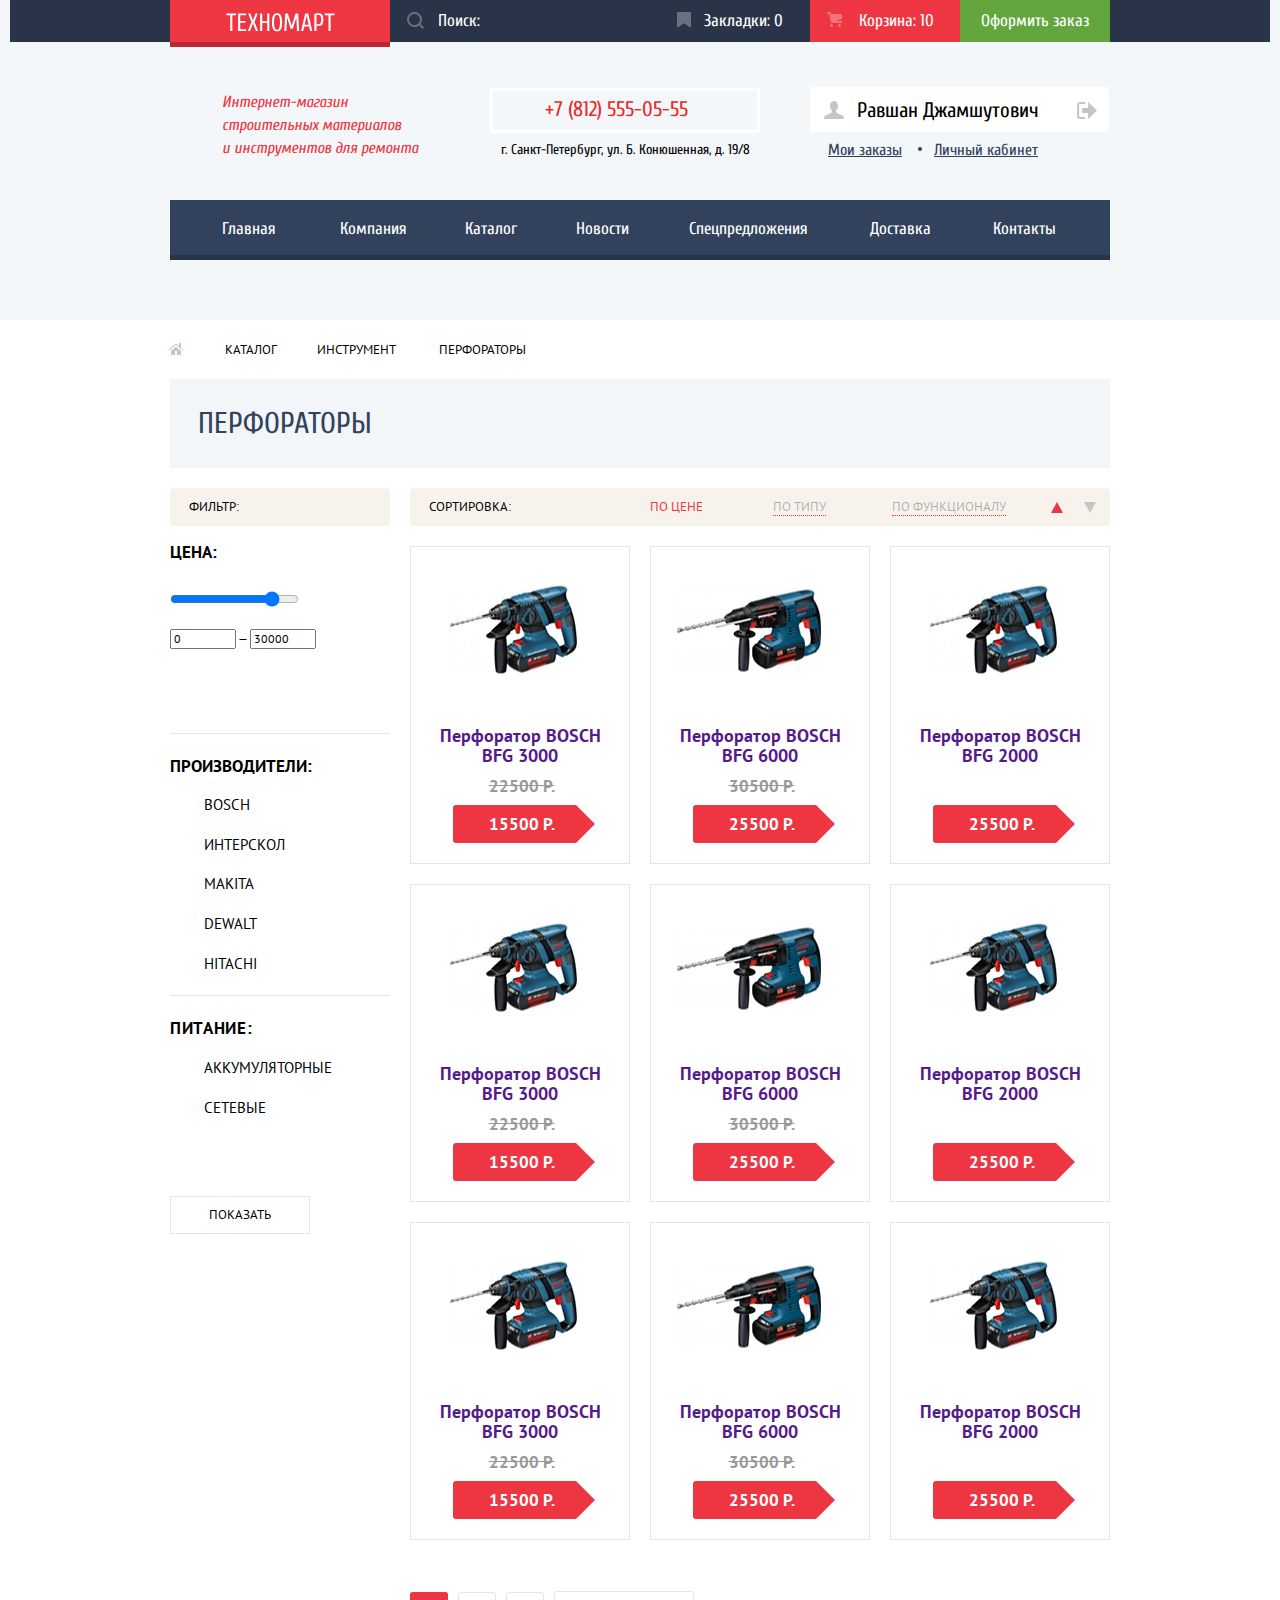
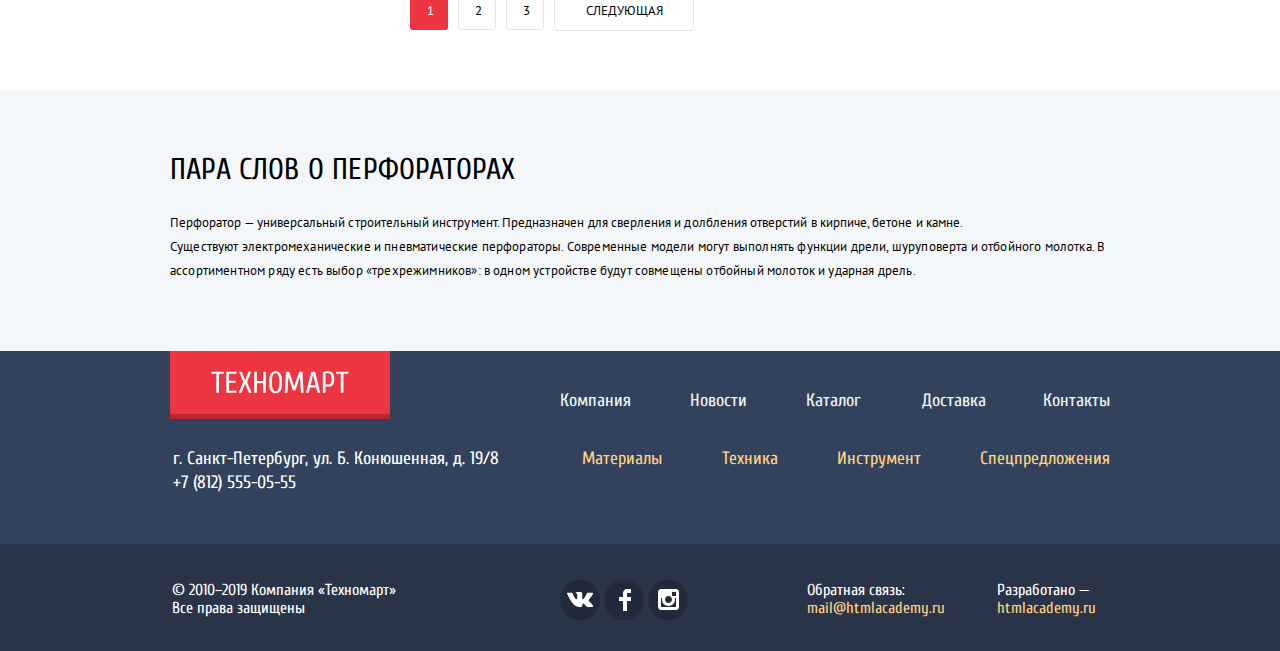
==== catalog.html @ 4f607ad4 "Оформлила большую часть каталожной страницы (без фильтра-бегунка + проблемы с svg в плане измнения ц" ====
<!DOCTYPE html>
<html lang="ru">

<head>
	<meta charset="utf-8">
	<title>Каталог — HTML Academy: Техномарт</title>
	<link href="https://fonts.googleapis.com/css?family=Cuprum:400,400i,700|PT+Sans:400,400i,700&display=swap&subset=cyrillic" rel="stylesheet">
	<link href="./css/normalize.css" rel="stylesheet">
	<link href="./css/style.css" rel="stylesheet">
</head>

<body class="catalog-page">

	<header class="main-header">
		<div class="container-header-second-menu">
			<ul class="header-second-menu">
				<li class="header-logo">
					<a href="index.html">
						<img src="./img/logo.svg" width="109" height="19" alt="Магазин «Техномарт»">
					</a>
				</li>
				<li class="search">
					<form action="https://echo.htmlacademy.ru" method="get">
						<label for="search-field">
						</label>
						<input type="text" id="search-field" placeholder="Поиск:" aria-label="Поле ввода поисковых запросов">
						<svg xmlns="http://www.w3.org/2000/svg" width="17" height="17" viewBox="0 0 17 17">
							<path fill="#ffffff" d="M17 15.586l-3.542-3.542A7.465 7.465 0 0 0 15 7.5 7.5 7.5 0 1 0 7.5 15c1.71 0 3.282-.579 4.544-1.542L15.586 17 17 15.586zM2 7.5C2 4.467 4.467 2 7.5 2 10.532 2 13 4.467 13 7.5c0 3.032-2.468 5.5-5.5 5.5A5.506 5.506 0 0 1 2 7.5z" />
						</svg>
					</form>
				</li>
				<li class="bookmark">
					<a href="">Закладки: <span>0</span>
						<svg xmlns="http://www.w3.org/2000/svg" xmlns:xlink="http://www.w3.org/1999/xlink" x="0px" y="0px" width="14px" height="16px" viewBox="0 0 14 16" enable-background="new 0 0 14 16" xml:space="preserve">
							<path fill="#ffffff" d="M14,15c0,0.55-0.368,0.741-0.818,0.426l-5.363-3.765c-0.45-0.315-1.187-0.315-1.637,0l-5.364,3.765
	C0.368,15.741,0,15.55,0,15V1c0-0.55,0.45-1,1-1h12c0.55,0,1,0.45,1,1V15z" />
						</svg>
					</a>
				</li>
				<li class="cart">
					<a href="">Корзина: <span>10</span>
						<svg xmlns="http://www.w3.org/2000/svg" width="15" height="15" viewBox="0 0 15 15">
							<circle fill="#ffffff" cx="4.5" cy="13.5" r="1.5" />
							<circle fill="#ffffff" cx="12.5" cy="13.5" r="1.5" />
							<path fill="#ffffff" d="M15 2H4.07l-.422-2H0v2h2.031l1.985 9H15V9H9.441L15 6.951z" /></svg>
					</a>
				</li>
				<li class="order">
					<a href="">Оформить заказ</a>
				</li>
			</ul>
		</div>
		<div class="container-header-info-nav">
			<div class="header-info">
				<p class="header-description">
					Интернет-магазин <br>
					строительных материалов <br>
					и инструментов для ремонта
				</p>
				<p class="header-contacts">
					<a href="tel:78125550555">+7 (812) 555-05-55</a>
					<span class="header-contacts-adress">г. Санкт-Петербург, ул. Б. Конюшенная, д. 19/8</span>
				</p>
				<div class="user-navigation authorized">
					<p class="profile">
						<a class="user-name" href="#">Равшан Джамшутович
							<svg version="1.1" id="Layer_2" xmlns="http://www.w3.org/2000/svg" xmlns:xlink="http://www.w3.org/1999/xlink" x="0px" y="0px" width="20px" height="18px" viewBox="0 0 20 18" enable-background="new 0 0 20 18" xml:space="preserve">
								<path fill="#c5c5c5" d="M17.881,14.166c-2.144-0.735-4.256-1.666-5.207-2.39c-0.657-0.501-0.77-1.618-0.517-2.415
	c1.118-0.903,1.864-2.477,1.864-4.278C14.021,2.276,12.221,0,10,0S5.979,2.276,5.979,5.083c0,1.801,0.746,3.374,1.863,4.277
	c0.253,0.798,0.141,1.915-0.517,2.416c-0.95,0.724-3.063,1.654-5.207,2.39S0,18,0,18h20C20,18,20.025,14.901,17.881,14.166z" />
							</svg>
						</a>
						<a class="link-out" href="#">
							<svg version="1.1" id="Layer_1" xmlns="http://www.w3.org/2000/svg" xmlns:xlink="http://www.w3.org/1999/xlink" x="0px" y="0px" width="21px" height="17px" viewBox="0 0 21 17" enable-background="new 0 0 21 17" xml:space="preserve">
								<g>
									<polygon fill="#c5c5c5" points="21,8.5 12.125,0 12.125,6 6.125,6 6.125,11 12.125,11 12.125,17 	" />
									<path fill="#c5c5c5" d="M3.106,13.952V3.048c0.018-0.376,0.171-1.057,1.01-1.057h5.027V0H4.116C1.938,0,1.112,1.81,1.087,3.027
		v10.946C1.112,15.189,1.938,17,4.116,17h5.027v-1.99H4.116C3.277,15.01,3.124,14.327,3.106,13.952z" />
								</g>
							</svg>
						</a>
					</p>
					<p class="user-links">
						<a class="my-orders" href="#">Мои заказы</a>
						<a class="my-profile" href="#">Личный кабинет</a>
					</p>
				</div>
			</div>
			<nav class="navigation">
				<ul class="header-menu">
					<li><a href="">Главная</a></li>
					<li><a href="">Компания</a></li>
					<li><a href="catalog.html">Каталог</a></li>
					<li><a href="">Новости</a></li>
					<li><a href="">Спецпредложения</a></li>
					<li><a href="">Доставка</a></li>
					<li><a href="">Контакты</a></li>
				</ul>
			</nav>
		</div>
	</header>

	<main class="main-flex-container">
		<div class="container-filter-catalog">

			<ul class="breadcrumbs">
				<li>
					<a href="./index.html" aria-label="Переход на главную страницу сайта">
						<svg version="1.1" id="Layer_1" xmlns="http://www.w3.org/2000/svg" xmlns:xlink="http://www.w3.org/1999/xlink" x="0px" y="0px" width="15px" height="12px" viewBox="0 0 15 12" enable-background="new 0 0 15 12" xml:space="preserve">
							<g>
								<polygon fill="#C1C6CE" points="3,8 3,12 7,12 7,8 9,8 9,12 13,12 13,8 8,3.516 	" />
								<path fill="#C1C6CE" d="M14.831,6.365L13,4.751V0h-2v2.987L8.332,0.635c-0.02-0.017-0.043-0.023-0.064-0.037
		c-0.026-0.018-0.052-0.035-0.08-0.047C8.156,0.539,8.125,0.533,8.093,0.527C8.062,0.521,8.032,0.515,8,0.515
		c-0.031,0-0.061,0.006-0.092,0.012C7.875,0.533,7.845,0.539,7.813,0.552C7.785,0.563,7.76,0.581,7.733,0.598
		c-0.021,0.014-0.045,0.02-0.064,0.037l-6.498,5.73C0.964,6.548,0.944,6.864,1.126,7.071C1.225,7.183,1.363,7.24,1.501,7.24
		c0.118,0,0.236-0.041,0.331-0.125L8,1.677l6.169,5.438C14.265,7.199,14.383,7.24,14.5,7.24c0.139,0,0.276-0.058,0.375-0.169
		C15.058,6.864,15.038,6.548,14.831,6.365z" />
							</g>
						</svg>
					</a>
				</li>
				<li>
					<a href="./catalog.html">Каталог</a>
				</li>
				<li>
					<a href="">Инструмент</a>
				</li>
				<li>
					<a href="">Перфораторы</a>
				</li>
			</ul>

			<h1>Перфораторы</h1>
			<div class="container-filter-catalog-1">
				<section class="filter">
					<h2>Фильтр:</h2>
					<form action="https://echo.htmlacademy.ru" method="post">
						<fieldset class="set-filter-1">
							<legend class="filter-title">Цена:</legend>
							<p>
								<input type="range" aria-label="С помощью ползунка задайте цену на перфораторы" min="0" max="30000" value="25000">
							</p>
							<p>
								<input type="number" aria-label="Задайте начальное значение цены в поле" min="0" max="30000" value="0">
								<span>&mdash;</span>
								<input type="number" aria-label="Задайте конечное значение цены в поле" min="0" max="30000" value="30000">
							</p>
						</fieldset>
						<fieldset class="set-filter-2">
							<legend class="filter-title">Производители:</legend>
							<ul class="filter-manufacturers-list">
								<li class="manufacturers-list-item checkbox-on">
									<input type="checkbox" id="bosch" name="Bosch" checked="">
									<label for="bosch">Bosch</label>
								</li>
								<li class="manufacturers-list-item checkbox-off">
									<input type="checkbox" id="interskol" name="Interskol">
									<label for="interskol">Интерскол</label>
								</li>
								<li class="manufacturers-list-item checkbox-on">
									<input type="checkbox" id="makita" name="Makita" checked>
									<label for="makita">Makita</label>
								</li>
								<li class="manufacturers-list-item checkbox-off">
									<input type="checkbox" id="dewalt" name="DeWalt">
									<label for="dewalt">DeWalt</label>
								</li>
								<li class="manufacturers-list-item checkbox-off">
									<input type="checkbox" id="hitachi" name="Hitachi">
									<label for="hitachi">Hitachi</label>
								</li>
							</ul>
						</fieldset>
						<fieldset class="set-filter-3">
							<legend class="filter-title">Питание:</legend>
							<ul class="filter-energy-list">
								<li class="energy-list-item radio-on">
									<input type="radio" id="akkum" name="type-energy" value="rechargeable" checked>
									<label for="akkum">Аккумуляторные</label>
								</li>
								<li class="energy-list-item radio-off">
									<input type="radio" id="network" name="type-energy" value="networking">
									<label for="network">Сетевые</label>
								</li>
							</ul>
						</fieldset>
						<button class="button filter-button" type="submit">Показать</button>
					</form>
				</section>

				<div class="container-filter-catalog-2">
					<section class="sorting">
						<h2>Сортировка:</h2>

						<ul class="sorting-list">
							<li>
								<a class="sorting-price" href="">По цене</a>
							</li>
							<li>
								<a class="sorting-type" href="">По типу</a>
							</li>
							<li>
								<a class="sorting-function" href="">По функционалу</a>
							</li>
							<li class="">
								<a class="sorting-up" href="" aria-label="Сортировка цены по возрастанию">
									<div class="triangle-up"></div>
								</a>
							</li>
							<li class="">
								<a class="sorting-down" href="" aria-label="Сортировка цены по убыванию">
									<div class="triangle-down"></div>
								</a>
							</li>
						</ul>
					</section>

					<section class="catalog">

						<h2 class="visually-hidden">Каталог перфораторов</h2>
						<ul class="product-list">
							<li class="product-list-item">
								<p class="product-image">
									<img src="./img/perforator-2.jpg" width="218" height="168" alt="Перфоратор BOSCH BFG 3000">
								</p>
								<div class="product-action">
									<a class="to-cart" href="">Купить</a>
									<a class="to-bookmarks" href="">В закладки</a>
								</div>
								<h3 class="product-title">
									<a href="">Перфоратор BOSCH BFG 3000</a>
								</h3>
								<p class="old-price">22500 Р.</p>
								<p class="price">15500 Р.</p>
							</li>

							<li class="product-list-item">
								<p class="product-image">
									<img src="./img/perforator-3.jpg" width="218" height="168" alt="Перфоратор BOSCH BFG 6000">
								</p>
								<div class="product-action">
									<a class="to-cart" href="">Купить</a>
									<a class="to-bookmarks" href="">В закладки</a>
								</div>
								<h3 class="product-title">
									<a href="">Перфоратор BOSCH BFG 6000</a>
								</h3>
								<p class="old-price">30500 Р.</p>
								<p class="price">25500 Р.</p>
							</li>

							<li class="product-list-item">
								<span class="new-sticker flag">new</span>
								<p class="product-image">
									<img src="./img/perforator-4.jpg" width="218" height="168" alt="Перфоратор BOSCH BFG 2000">
								</p>
								<div class="product-action">
									<a class="to-cart" href="">Купить</a>
									<a class="to-bookmarks" href="">В закладки</a>
								</div>
								<h3 class="product-title">
									<a href="">Перфоратор BOSCH BFG 2000</a>
								</h3>
								<p class="old-price"></p>
								<p class="price">25500 Р.</p>
							</li>

							<li class="product-list-item">
								<p class="product-image">
									<img src="./img/perforator-2.jpg" width="218" height="168" alt="Перфоратор BOSCH BFG 3000">
								</p>
								<div class="product-action">
									<a class="to-cart" href="">Купить</a>
									<a class="to-bookmarks" href="">В закладки</a>
								</div>
								<h3 class="product-title">
									<a href="">Перфоратор BOSCH BFG 3000</a>
								</h3>
								<p class="old-price">22500 Р.</p>
								<p class="price">15500 Р.</p>
							</li>

							<li class="product-list-item">
								<p class="product-image">
									<img src="./img/perforator-3.jpg" width="218" height="168" alt="Перфоратор BOSCH BFG 6000">
								</p>
								<div class="product-action">
									<a class="to-cart" href="">Купить</a>
									<a class="to-bookmarks" href="">В закладки</a>
								</div>
								<h3 class="product-title">
									<a href="">Перфоратор BOSCH BFG 6000</a>
								</h3>
								<p class="old-price">30500 Р.</p>
								<p class="price">25500 Р.</p>
							</li>

							<li class="product-list-item">
								<p class="product-image">
									<img src="./img/perforator-4.jpg" width="218" height="168" alt="Перфоратор BOSCH BFG 2000">
								</p>
								<div class="product-action">
									<a class="to-cart" href="">Купить</a>
									<a class="to-bookmarks" href="">В закладки</a>
								</div>
								<h3 class="product-title">
									<a href="">Перфоратор BOSCH BFG 2000</a>
								</h3>
								<p class="old-price"></p>
								<p class="price">25500 Р.</p>
							</li>

							<li class="product-list-item">
								<p class="product-image">
									<img src="./img/perforator-2.jpg" width="218" height="168" alt="Перфоратор BOSCH BFG 3000">
								</p>
								<div class="product-action">
									<a class="to-cart" href="">Купить</a>
									<a class="to-bookmarks" href="">В закладки</a>
								</div>
								<h3 class="product-title">
									<a href="">Перфоратор BOSCH BFG 3000</a>
								</h3>
								<p class="old-price">22500 Р.</p>
								<p class="price">15500 Р.</p>
							</li>

							<li class="product-list-item">
								<p class="product-image">
									<img src="./img/perforator-3.jpg" width="218" height="168" alt="Перфоратор BOSCH BFG 6000">
								</p>
								<div class="product-action">
									<a class="to-cart" href="">Купить</a>
									<a class="to-bookmarks" href="">В закладки</a>
								</div>
								<h3 class="product-title">
									<a href="">Перфоратор BOSCH BFG 6000</a>
								</h3>
								<p class="old-price">30500 Р.</p>
								<p class="price">25500 Р.</p>
							</li>

							<li class="product-list-item">
								<p class="product-image">
									<img src="./img/perforator-4.jpg" width="218" height="168" alt="Перфоратор BOSCH BFG 2000">
								</p>
								<div class="product-action">
									<a class="to-cart" href="">Купить</a>
									<a class="to-bookmarks" href="">В закладки</a>
								</div>
								<h3 class="product-title">
									<a href="">Перфоратор BOSCH BFG 2000</a>
								</h3>
								<p class="old-price"></p>
								<p class="price">25500 Р.</p>
							</li>

						</ul>
					</section>

					<section class="pagination">
						<h2 class="visually-hidden">Пагинация</h2>
						<ul class="page-list">
							<li class="page-number page-current">
								<a href="" aria-label="Первая страница отсортированных товаров">1</a>
							</li>
							<li class="page-number">
								<a href="" aria-label="Вторая страница отсортированных товаров">2</a>
							</li>
							<li class="page-number">
								<a href="" aria-label="Третья страница отсортированных товаров">3</a>
							</li>
							<li class="page-number page-next">
								<a href="" aria-label="Переход на последующие страницы списка отсортированных товаров">Следующая</a>
							</li>
						</ul>
					</section>
				</div>
			</div>
		</div>
		<div class="container-about-product">
			<section class="about-products">
				<h2 class="visually-hidden">Описание вида товаров</h2>
				<h3>Пара слов о перфораторах</h3>
				<p>
					Перфоратор — универсальный строительный инструмент. Предназначен для сверления и долбления отверстий в кирпиче, бетоне и камне.
				</p>
				<p class="wide-letterspacing">
				Существуют электромеханические и пневматические перфораторы. Современные модели могут выполнять функции дрели, шуруповерта и отбойного молотка. В ассортиментном ряду есть выбор «трехрежимников»: в одном устройстве будут совмещены отбойный молоток и ударная дрель.
				</p>
			</section>
		</div>
	</main>

	<footer class="main-footer">
		<div class="container-footer-logo-menu">
			<a class="footer-logo" href="">
				<img src="./img/logo.svg" width="138" height="23" alt="Магазин «Техномарт»">
			</a>
			<ul class="footer-first-menu">
				<li><a href="">Компания</a></li>
				<li><a href="">Новости</a></li>
				<li><a href="catalog.html">Каталог</a></li>
				<li><a href="">Доставка</a></li>
				<li><a href="">Контакты</a></li>
			</ul>
		</div>
		<div class="container-footer-contacts-menu">
			<p class="footer-contacts">
				г. Санкт-Петербург, ул. Б. Конюшенная, д. 19/8 <br>
				+7 (812) 555-05-55
			</p>

			<ul class="footer-second-menu">
				<li><a href="">Материалы</a></li>
				<li><a href="">Техника</a></li>
				<li><a href="">Инструмент</a></li>
				<li><a href="">Спецпредложения</a></li>
			</ul>
		</div>
		<div class="container-footer-other-info">
			<div class="footer-other-info">
				<p class="copyright">
					&copy; 2010&ndash;2019 Компания «Техномарт» <br>
					Все права защищены
				</p>
				<ul class="socail-list">
					<li class="socail-vk">
						<a href="" aria-label="Магазин «Техномарт» во Вконтакте">
							<svg version="1.1" id="Layer_1" xmlns="http://www.w3.org/2000/svg" xmlns:xlink="http://www.w3.org/1999/xlink" x="0px" y="0px" width="26px" height="15px" viewBox="0 0 26 15" enable-background="new 0 0 26 15" xml:space="preserve">
								<path fill="#FFFFFF" d="M16.138,11.51c0.956-0.309,2.18,2.04,3.483,2.939c0.978,0.681,1.727,0.534,1.727,0.534l3.473-0.05
	c0,0,1.815-0.112,0.957-1.554c-0.071-0.12-0.503-1.069-2.585-3.022c-2.177-2.043-1.882-1.712,0.739-5.244
	c1.597-2.153,2.236-3.468,2.036-4.028c-0.192-0.539-1.365-0.399-1.365-0.399L20.69,0.713c-0.381,0.001-0.704,0.119-0.851,0.515
	c-0.003,0.004-0.621,1.666-1.445,3.079c-1.741,2.989-2.436,3.148-2.724,2.961c-0.661-0.433-0.494-1.737-0.494-2.664
	c0-2.897,0.432-4.105-0.846-4.417c-0.427-0.104-0.739-0.172-1.828-0.182c-1.392-0.021-2.574,0-3.244,0.329
	c-0.445,0.223-0.786,0.712-0.579,0.74c0.26,0.035,0.843,0.16,1.155,0.586c0.401,0.552,0.389,1.789,0.389,1.789
	s0.229,3.411-0.54,3.834c-0.528,0.29-1.25-0.302-2.803-3.016C6.087,2.879,5.488,1.345,5.488,1.345S5.372,1.06,5.162,0.904
	C4.912,0.719,4.562,0.66,4.562,0.66L0.848,0.684c0,0-0.558,0.016-0.763,0.262C-0.097,1.164,0.07,1.614,0.07,1.614
	s2.909,6.881,6.203,10.347c3.02,3.182,6.452,2.971,6.452,2.971h1.555c0,0,0.469-0.054,0.709-0.312
	c0.224-0.24,0.214-0.691,0.214-0.691S15.172,11.82,16.138,11.51z" />
							</svg>

						</a>
					</li>
					<li class="socail-fb">
						<a href="" aria-label="Магазин «Техномарт» на Facebook">
							<svg version="1.1" id="Layer_2" xmlns="http://www.w3.org/2000/svg" xmlns:xlink="http://www.w3.org/1999/xlink" x="0px" y="0px" width="12px" height="22px" viewBox="0 0 12 22" enable-background="new 0 0 12 22" xml:space="preserve">
								<path fill="#FFFFFF" d="M12,4V0H8C5.791,0,4,1.791,4,4v4H0v4h4v10h4V12h4V8H8V4H12z" />
							</svg>
						</a>
					</li>
					<li class="socail-instagram">
						<a href="" aria-label="Магазин «Техномарт» в Instagram">
							<svg version="1.1" id="Layer_1" xmlns="http://www.w3.org/2000/svg" xmlns:xlink="http://www.w3.org/1999/xlink" x="0px" y="0px" width="21px" height="21px" viewBox="0 0 21 21" enable-background="new 0 0 21 21" xml:space="preserve">
								<path fill="#FFFFFF" d="M18,0H3C1.35,0,0,1.35,0,3v15c0,1.65,1.35,3,3,3h15c1.65,0,3-1.35,3-3V3C21,1.35,19.65,0,18,0z M10.5,7
	c1.93,0,3.5,1.57,3.5,3.5S12.43,14,10.5,14S7,12.43,7,10.5S8.57,7,10.5,7z M18,18H3V9h1.181C4.067,9.482,4,9.983,4,10.5
	c0,3.59,2.91,6.5,6.5,6.5s6.5-2.91,6.5-6.5c0-0.517-0.066-1.018-0.181-1.5H18V18z M18,7h-4V3h4V7z" />
							</svg>
						</a>
					</li>
				</ul>
				<p class="feedback">
					Обратная связь: <br>
					<a href="mailto:mail@htmlacademy.ru" aria-label="Адрес электронной почты магазина «Техномарт»">mail@htmlacademy.ru</a>
				</p>
				<p class="developer">
					Разработано &mdash; <br>
					<a href="https://htmlacademy.ru/intensive/htmlcss" aria-label="HTMLAcademy - разработчики сайта магазина «Техномарт»">htmlacademy.ru</a>
				</p>
			</div>
		</div>
	</footer>

	<section class="modal-to-cart">
		<h2 class="visually-hidden">Модальное окно добавления в корзину</h2>
		<p class="modal-info">Товар успешно добавлен в корзину!</p>
		<p class="button-group">
			<a class="button modal-button" href="">Оформить заказ</a>
			<a class="button modal-button сontinue-shopping" href="">Продолжить покупки</a>
		</p>
		<button class="button close-button" type="button" aria-label="Закрыть модальное окно"></button>
	</section>

</body>

</html>
---- css/style.css ----
/* Порядок групп свойств:
1. Позиционирование
2. Блочная модель
3. Типографика
4. Оформление
5. Анимация
6. Разное 
*/

html {
	box-sizing: border-box;
}

*,
*::before,
*::after {
	box-sizing: inherit;
}

body {
	min-width: 960px;
	margin: 0 auto;
	padding: 0;
	font-family: "Cuprum", "PT Sans", Arial, sans-serif;
	font-size: 17px;
	line-height: 18px;
	font-weight: 400;
	text-align: left;
	color: #000000;
	background-color: #ffffff;
}

a {
	text-decoration: none;
}

img {
	max-width: 100%
}

ul {
	list-style: none;
}

h1 {
	padding: 30px 28px 32px;
	margin: 0px;
	font-size: 30px;
	line-height: 30px;
	font-weight: 400;
	text-transform: uppercase;
	text-align: left;
	color: #32425c;
	background-color: #f2f6f8;
}

h2 {
	font-size: 30px;
	line-height: 30px;
	font-weight: 400;

	text-transform: uppercase;
	text-align: left;
}

p {
	font-size: 12px;
	line-height: 24px;
}

fieldset {
	margin: 0px;
	padding: 0px;
	border: none;
}

.visually-hidden:not(:focus):not(:active),
input[type="checkbox"].visually-hidden,
input[type="radio"].visually-hidden {
	position: absolute;

	width: 1px;
	height: 1px;
	margin: -1px;
	border: 0;
	padding: 0;

	white-space: nowrap;

	clip-path: inset(100%);
	clip: rect(0 0 0 0);
	overflow: hidden;
}

.container-filter-catalog h1 {
	height: 89px;
	margin-bottom: 20px;
}

/*Хедер*/
.header-logo,
.footer-logo {
	width: 220px;
	height: 47px;

	text-align: center;

	background-color: #ee3643;
	border-bottom: 5px solid #ba2732;
}

.header-logo:hover,
.footer-logo:hover,
.header-logo:active,
.footer-logo:active {
	background-color: #ca2c37;
}

.header-description {
	margin-bottom: 0px;
	margin-left: 52px;
	margin-top: 9px;
	font-size: 16px;
	line-height: 23px;
	font-style: italic;
	color: #ee3643;
}

.header-contacts {
	width: 270px;
	margin-bottom: 0px;
	margin-top: 8px;
	margin-left: 72px;
	font-size: 14px;
	line-height: 24px;
}

.header-contacts-adress {
	display: block;
	text-align: center;
}

.header-contacts a {
	display: block;
	height: 45px;
	margin-bottom: 5px;
	padding-top: 8px;
	padding-bottom: 8px;
	padding-right: 0px;
	padding-left: 52px;
	font-size: 21px;
	line-height: 21px;
	color: #e9292a;
	border: 3px solid #ffffff;
}

.header-contacts a::before {
	content: url("./img/icon-phone.svg");
	position: relative;
	top: 3px;
	right: 40px;
}

.navigation a {
	font-size: 17px;
	line-height: 17px;
	color: #ffffff;
}

.header-menu,
.user-navigation,
.header-second-menu {
	margin: 0;
	padding: 0;
}

.header-menu li {
	padding-top: 20px;
}

.header-menu a {
	height: 60px;
	padding-left: 30px;
	padding-right: 31px;
	padding-top: 19px;
	padding-bottom: 21px;
}

.header-menu li:first-child a {
	padding-left: 52px;
}

.header-menu li:nth-child(2) a {
	padding-left: 32px;
	padding-right: 27px;
}

.header-menu li:nth-child(4) a {
	padding-left: 28px;
	padding-right: 29px;
}

.header-menu li:last-child a {
	padding-right: 54px;
}

.header-menu a:hover {
	background-color: #293449;
}

.header-menu a:active {
	color: rgba(255, 255, 255, 0.5);
	background-color: #1d2739;
}

/*Второе меню в состоянии покоя*/

.header-second-menu a,
.header-second-menu input::placeholder {
	display: block;
	color: #ffffff;
}

.header-second-menu input::-ms-input-placeholder,
.header-second-menu input:-ms-input-placeholder {
	color: #ffffff;
}

.search form {
	position: relative;
}

.search input {
	width: 270px;
	height: 42px;
	padding-left: 48px;
	padding-top: 0px;
	font-family: inherit;
	font-size: inherit;
	background-color: #293449;
	border: none;
}

.search svg {
	position: absolute;
	top: 12px;
	left: 17px;
}

.search path,
.bookmark path,
.cart path,
.cart circle {
	opacity: 0.3;
}

.bookmark a,
.cart a,
.order a {
	position: relative;
	width: 150px;
	padding: 12px 0px 11px 44px;
}

.bookmark svg {
	position: absolute;
	width: 14px;
	height: 16px;
	top: 12px;
	left: 17px;
}

.order a {
	height: 42px;
	padding: 12px 0px 11px;
	text-align: center;
	background-color: #63a63e;
}

.cart a {
	padding-left: 49px;
}

.cart svg {
	position: absolute;
	width: 15px;
	height: 15px;
	top: 12px;
	left: 17px;
}

.catalog-page .cart a {
	height: 42px;
	background-color: #ee3643;
}

/*Второе меню при наведении*/
.header-second-menu a:hover,
.search input:hover,
.search label:hover {
	background-color: #212a3a;
}

.search input:hover + svg > path {
	opacity: 1;
}

.header-logo a:hover,
.header-logo a:active {
	background-color: #ca2c37;
}

.header-logo a {
	padding: 13px 55px 11px 56px;
}

.bookmark:hover path {
	opacity: 1;
}

.cart:hover path,
.cart:hover circle {
	opacity: 1;
}

.order a:hover {
	background-color: #5fbb2d;
}

/*Второе меню при клике*/
.header-second-menu a:active {
	color: color: rgba(255, 255, 255, 0.6);

	background-color: #161d29;
}

.bookmark:active path {
	opacity: 0.5;
}

.cart:active path,
.cart:active circle {
	opacity: 0.5;
}

.order a:active {
	color: rgba(255, 255, 255, 0.5);

	background-color: #518534;
}

/*Поле поиска при фокусе*/
.search input:focus {
	color: #000000;
	background-color: #ffffff;
	outline-color: #ffffff;
}

.search input:focus + svg > path {
	fill: #ee3643;
	opacity: 1;
}

/*Блок с кнопками авторизации и личного кабинета*/
.user-navigation a {
	display: block;
	vertical-align: top;
	height: 45px;
	font-size: 21px;
	line-height: 21px;
	color: inherit;
	background-color: #ffffff;
}

.login-link {
	position: relative;
	width: 121px;
	padding: 11px 5px 14px 48px;
	margin-right: 10px;
}

.login-link svg {
	position: absolute;
	bottom: 16px;
	left: 15px;
	width: 20px;
	height: 17px;
}

.sign-up {
	width: 150px;
	padding: 11px 24px 12px 25px;
}

.login-link:hover path,
.login-link:hover polygon {
	fill: #32425C;
}

.user-navigation a:hover {
	color: #ee3643;
}

.user-navigation a:active {
	height: 45px;
	color: rgba(0, 0, 0, 0.3);
	background-color: #ffffff;
}

.authorized .profile {
	width: 299px;
	height: 45px;
	margin: 0px;
	font-size: 21px;
	line-height: 21px;
	color: #000000;
	background-color: #ffffff;
}

.authorized a {
	display: inline-block;
	vertical-align: top;
}

.user-links {
	margin: 0px;
}

.user-links a {
	height: 15px;
	margin: 6px 11px 0px 18px;
	font-size: 16px;
	line-height: 24px;
	color: #32425c;
	background-color: transparent;
	text-decoration: underline;
	text-decoration-color: #32425c;
}

.user-links a:hover {
	background-color: transparent;
	color: #ee3643;
	text-decoration-color: #ee3643;
}

.user-links a:active {
	background-color: transparent;
	color: rgba(50, 66, 92, 0.3);
	text-decoration-color: rgba(50, 66, 92, 0.3);
}

.user-name {
	position: relative;
	padding: 13px 15px 13px 47px;
}

.user-name svg {
	position: absolute;
	top: 14px;
	left: 14px;
	width: 20px;
	height: 18px;
}

.link-out {
	position: relative;
}

.link-out svg {
	position: absolute;
	top: 15px;
	left: 17px;
	width: 21px;
	height: 17px;
}

.user-name:hover path,
.link-out:hover path,
.link-out:hover polygon {
	fill: #32425C;
}

.user-name:active {
	color: rgba(0, 0, 0, 0.3);
}

.user-name:active path,
.link-out:active path,
.link-out:active polygon {
	fill: #c5c5c5;
}

.my-profile {
	position: relative;
}

.my-profile::before {
	content: "";
	position: absolute;
	top: 9px;
	left: -16px;
	width: 4px;
	height: 4px;
	border-radius: 50%;
	background-color: #32425c;
}

/*О компании и контакты*/
.company-description h2 {
    margin-bottom: 26px;
}
.company-description p {
    margin: 0;
    margin-bottom: 24px;
	
	font-family: "PT Sans", "Arial", sans-serif;
    font-size: 13px;
    letter-spacing: 0.135px;   
}

.company-description .normal-letterspacing {
    letter-spacing: 0.05px;
    margin-bottom: 20px;
}
.company-description .no-margin-bottom {
	margin-bottom: 0px;
}

.delievery-list {
    min-height: 100px;
	margin: 0;
    margin-bottom: 37px;
    padding: 0px;    
}

.delievery-list li {
    font-size: 18px;
    line-height: 20px;
    padding-left: 36px;
    margin-bottom: 20px;
	
    background-image: url("./img/red-think-line.png");
    background-repeat: no-repeat;
    background-position: 0% 50%;
    background-size: 25px 2px;
}
.company-description .small-map {
    margin: 30px 0px 33px;
}
.company-description .about-button {
	display: block;

	width: 220px;
	height: 38px;
	padding: 11px 34px 12px 36px;

	font-size: 14px;
	line-height: 18px;
	text-align: center;
	text-transform: uppercase;

	color: #ffffff;
	background-color: #ee3643;
	border-radius: 3px;
}

.company-description .modal-button {
    display: block;
    width: 300px;
    height: 38px;
    padding: 11px 55px 11px 61px;
	
    font-size: 14px;
    line-height: 18px;
    text-align: center;
    text-transform: uppercase;
    color: #ffffff;
	
    background-color: #ee3643;
    border-radius: 3px;
}

a.button:hover {
	background-color: #ca2c37;
}

a.button:active {
	background-color: #ba2732;
}

/*Футер*/

.main-footer .container-footer-logo-menu {
	/* height: 100px; */
}

.main-footer .container-footer-contacts-menu {
	/* height: 125px; */
}

.footer-contacts {
	margin-right: 0px;
	margin-top: 28px;
	margin-left: 3px;
	margin-bottom: 49px;

	font-family: inherit;
	font-size: 18px;
	line-height: 24px;
}

.footer-first-menu li,
.footer-second-menu li {
	font-size: 18px;
	line-height: 24px;
}

.footer-first-menu a {
	color: #f1f5f7;
	padding-left: 57px;
}

.footer-first-menu a:hover,
.footer-second-menu a:hover,
.feedback a:hover,
.developer a:hover {
	text-decoration: underline;
}

.footer-first-menu a:active {
	color: rgba(241, 245, 247, 0.5);
}

.footer-second-menu a {
	color: #ffd180;
	padding-left: 59px;
}

.footer-second-menu li:nth-child(2) a {
	padding-left: 60px;
}

.footer-second-menu a:active {
	color: rgba(255, 209, 128, 0.5);
}

.socail-list {
	flex-grow: 1;

	margin: 0px;
	padding: 0px;
	margin-left: 44px;
	margin-top: 4px;

	text-align: center;
}

.socail-list li {
	display: inline-block;
	width: 40px;
	height: 40px;
	vertical-align: bottom;
	background-color: #212a3a;
	border-radius: 50%;
}

.socail-list li:hover,
.socail-list li:active {
	background-color: #ee3643;
}

.feedback,
.developer,
.copyright {
	margin: 0;
	font-family: inherit;
	font-size: 16px;
	line-height: 18px;
}

.developer {
	margin-top: 3px;
	margin-right: 14px;
	margin-left: 52px;
}

.feedback {
	margin-top: 3px;
}

.copyright {
	margin-left: 2px;
	margin-top: 2px;
}

.socail-vk {
	position: relative;
}

.socail-vk svg {
	position: absolute;
	top: 12px;
	left: 7px;
	width: 26px;
	height: 15px;
}

.socail-fb {
	position: relative;
}

.socail-fb svg {
	position: absolute;
	top: 9px;
	left: 15px;
	width: 12px;
	height: 22px;
}

.socail-instagram {
	position: relative;
}

.socail-instagram svg {
	position: absolute;
	top: 9px;
	left: 10px;
	width: 21px;
	height: 21px;
}

.feedback a,
.developer a {
	color: #ffd180;
}

.feedback a:active,
.developer a:active {
	color: #ee3643;
}

.footer-logo {
	height: 68px;
	display: inline-block;
}

.footer-logo {
	display: block;
	padding: 20px 31px;
}

.footer-first-menu li {
	margin-top: 31px;
}

.footer-first-menu li:nth-child(4) a {
	padding-left: 61px;
}

.footer-first-menu li:nth-child(3) a,
.footer-first-menu li:nth-child(2) a {
	padding-left: 59px;
}

/*Хлебные крошки*/
.breadcrumbs {
	display: flex;
	align-items: center;
	justify-content: flex-start;
	height: 59px;
	padding: 0;
	margin: 0px;
	font-family: "PT Sans", "Arial", sans-serif;
	font-size: 13px;
	line-height: 18px;
	text-transform: uppercase;
}

.breadcrumbs li {}

.breadcrumbs a {
	display: block;
	padding-left: 41px;

	color: inherit;
	background-image: url("./img/icon-right-small.svg");
	background-position: 15% 51%;
	background-repeat: no-repeat;
}

.breadcrumbs li:first-child a {
	position: relative;

	width: 14px;
	height: 12px;
	padding: 0px;

	background-image: none;
}

.breadcrumbs li:first-child svg {
	position: absolute;
	bottom: 1px;
	right: 1px;
}

.breadcrumbs li:nth-child(3) a {
	padding-left: 40px;
}

.breadcrumbs li:nth-child(4) a {
	padding-left: 43px;
}

/*Фильтры*/
.filter {
	width: 220px;

	font-family: "PT Sans", "Arial", sans-serif;
}

.filter h2,
.sorting h2 {
	height: 38px;
	padding: 10px 19px;
	margin-top: 0px;

	font-family: "PT Sans", "Arial", sans-serif;
	font-size: 13px;
	line-height: 18px;
	color: inherit;
}

.filter h2 {
	width: 220px;
	border-radius: 3px;

	background-color: #f7f3ec;
}

.filter .set-filter-1,
.filter .set-filter-2,
.filter .set-filter-3 {
	width: 220px;
	margin-bottom: 17px;
	border-bottom: 1px solid #e5e5e5;
}

.set-filter-1 {
	min-height: 197px;
}

.filter .set-filter-2 {
	min-height: 240px;
	margin-bottom: 17px;
}

.filter .set-filter-3 {
	min-height: 135px;
	margin-bottom: 35px;

	border-bottom: none;
}

.set-filter-3 .filter-title {
	letter-spacing: 0.65px;
}

.filter-title {
	margin-bottom: 12px;
	font-size: 17px;
	line-height: 30px;
	font-weight: 700;
	text-transform: uppercase;
}

.filter-manufacturers-list label,
.filter-energy-list label {
	padding-left: 34px;
	font-family: inherit;
	font-size: 15px;
	line-height: 24px;
	text-transform: uppercase;
	color: inherit;
}

.filter-manufacturers-list {
	margin: 0px;
	padding: 0px;
}

.filter-energy-list label {
	line-height: 26px;
}

.manufacturers-list-item {
	height: 23px;
	margin-bottom: 16px;
}

.filter-manufacturers-list input[type="checkbox"],
.filter-energy-list input[type="radio"] {
	display: none;
}

.manufacturers-list-item:nth-child(4) {
	margin-bottom: 17px;
}

.manufacturers-list-item:last-child {
	margin-bottom: 20px;
}

.energy-list-item:last-child {
	margin-bottom: 10px;
}

.checkbox-off {
	background-image: url("./img/checkbox-off.svg");
	background-size: 23px 23px;
	background-repeat: no-repeat;
	background-position: 0% 100%;
}

.checkbox-on {
	background-image: url("./img/checkbox-on.svg");
	background-size: 27px 23px;
	background-repeat: no-repeat;
	background-position: 0% 100%;
	margin-bottom: 17px;
}

.filter-energy-list {
	margin: 0px;
	padding: 0px;
}

.energy-list-item {
	height: 25px;
	margin-bottom: 15px;
}

.radio-on {
	background-image: url("./img/radio-on.svg");
	background-size: 25px 25px;
	background-repeat: no-repeat;
	background-position: 0% 0%;
}

.radio-off {
	background-image: url("./img/radio-off.svg");
	background-size: 25px 25px;
	background-repeat: no-repeat;
	background-position: 0% 0%;
}

/*Радио-баттон и чекбоксы при наведении и блокировке ?????*/
.energy-list-item:hover path,
.manufacturers-list-item:hover path,
.energy-list-item:hover circle {
	fill: #b5b5b5;
}

.filter-button {
	width: 140px;
	height: 38px;
	margin-top: 13px;

	font-size: 13px;
	line-height: 18px;
	text-transform: uppercase;

	color: inherit;
	background-color: #ffffff;
	border: 1px solid #e5e5e5;
}

.sorting {
	display: flex;
	justify-content: space-between;
	align-items: baseline;
	width: 700px;

	height: 38px;
	margin-bottom: 20px;

	background-color: #f7f3ec;
	border-radius: 3px;
}

.sorting h2 {
	margin-bottom: 0px;
}

.sorting-list {
	display: flex;
	justify-content: flex-start;
	width: 460px;
	margin: 0px;
	padding: 0px;
}

.sorting-list li {}

.sorting-list a {
	font-family: "PT Sans", "Arial", sans-serif;
	font-size: 13px;
	line-height: 18px;
	border-bottom: 1px dotted #ee3643;
	color: rgba(0, 0, 0, 0.3);
	text-transform: uppercase;
}

.sorting-list .sorting-price {
	border-bottom: none;
	color: #ee3643;
	margin-right: 70px;
}

.sorting-list .sorting-type {
	margin-right: 66px;
}

.sorting-list .sorting-function {
	margin-right: 45px;
}

.sorting-list .sorting-up {
	margin-right: 33px;
}

.triangle-up {
	position: relative;
	top: 5px;
	width: 0px;
	height: 0px;
	border-left: 6px solid transparent;
	border-right: 6px solid transparent;
	border-bottom: 11px solid #ee3643;
}

.triangle-down {
	position: relative;
	top: 5px;
	width: 0;
	height: 0;
	border-left: 6px solid transparent;
	border-right: 6px solid transparent;
	border-top: 11px solid #c5c5c5;
}

.sorting-list a:hover {
	border-bottom: 1px solid #ee3643;
	color: #000000;
}

.triangle-up:hover {
	border-bottom-color: #000000;
}

.triangle-down:hover {
	border-top-color: #000000;
}

.triangle-up:active {
	border-bottom-color: #ee3643;
}

.triangle-down:active {
	border-top-color: #ee3643;
}

/*Каталог перфораторов*/
.catalog {
	max-width: 700px;
}

.new-sticker {
	display: block;
	position: absolute;
	top: -1px;
	right: -1px;

	width: 60px;
	height: 60px;

	text-indent: -1000px;
	overflow: hidden;
	z-index: 20;
}

.product-list-item .flag {
	background: url("./img/new-flag.png") no-repeat 0 0;
}

.product-list li {
	position: relative;
	width: 220px;
	height: 318px;

	border: 1px solid #e5e5e5;
}

.product-list-item {
	margin-bottom: 20px;
}

.product-list-item .product-action {
	position: absolute;
	top: 0px;
	left: 0px;

	width: 218px;
	height: 168px;
	padding: 43px 0px;

	background-color: rgba(255, 255, 255, 0.9);
	z-index: 10;
}

.product-list-item .product-action {
	display: none;
}

.product-list-item:hover .product-action {
	display: block;
}

.product-list-item:hover {
	display: block;
	box-shadow: 0px 10px 25px 0 rgba(41, 52, 73, 0.5);
}

.product-image {
	width: 218px;
	height: 168px;
	margin: 0px;
}

h3.product-title {
	min-height: 40px;
	padding: 0 25px;
	margin-top: 11px;
	margin-bottom: 5px;

	font-family: "PT Sans", "Arial", sans-serif;
	font-size: 18px;
	line-height: 20px;
	text-align: center;
}

.product-list-item .price,
.product-list-item .old-price {
	font-family: "PT Sans", "Arial", sans-serif;
	font-size: 17px;
	line-height: 20px;
	font-weight: 700;
}

.product-list-item .old-price {
	min-height: 20px;
	margin: 10px 0px 0px 3px;
	color: #999999;
	text-align: center;
	text-decoration: line-through;
}

.product-list-item .price {
	position: relative;
	width: 141px;
	height: 38px;
	margin: 0;
	margin-left: 42px;
	margin-top: 9px;
	padding: 9px 0px 10px 36px;
	color: #ffffff;
	background: #ee3643;
	border-radius: 3px;
}

.product-list-item .price:after {
	content: "";

	position: absolute;
	top: 0;
	right: -20px;

	width: 0;
	height: 0;

	border: 19.1px solid white;
	border-left-color: #ee3643;
}

.product-action .to-cart,
.product-action .to-bookmarks {
	display: block;
	width: 135px;
	height: 38px;
	margin: 0 auto;
	margin-bottom: 8px;
	padding: 8px 0px;
	padding-left: 45px;
	font-family: inherit;
	font-size: 14px;
	line-height: 18px;
	color: #ffffff;
	text-transform: uppercase;
	text-decoration: none;
	background-color: #63a63e;
	border: 3px solid #63a63e;
	border-bottom-color: #367315;
	border-radius: 3px;
}

.product-action .to-cart {
	position: relative;
}

.product-action .to-cart::before {
	content: url("./img/icon-cart.svg");
	position: absolute;
	top: 8px;
	left: 11px;
	width: 15px;
	height: 15px;

	color: rgba(41, 52, 73, 0.5);
}

.product-action .to-cart:hover {
	background-color: #5fbb2d;
}

.product-action .to-cart:active {
	background-color: #518534;
}

.product-action .to-bookmarks {
	padding-left: 33px;
	color: #32425c;
	background: #ffffff;
	border-bottom-color: #63a63e;
}

.product-action .to-bookmarks:hover {
	color: #32425c;
	border: 3px solid #32425c;
}

.product-action .to-bookmarks:active {
	color: rgba(50, 66, 92, 0.3);
	border: 3px solid rgba(50, 66, 92, 0.3);
}

/*О каталожном продукте*/
.about-products {
	width: 940px;
}

.about-products h3 {
	margin: 0px;
	margin-top: 65px;
	margin-bottom: 26px;

	font-family: inherit;
	font-size: 30px;
	line-height: 30px;
	font-weight: 400;
	letter-spacing: 0.18px;
	text-transform: uppercase;
	color: inherit;
}

.about-products p {
	margin: 0px;

	font-family: "PT Sans", "Arial", sans-serif;
	font-size: 13px;
	line-height: 24px;
	letter-spacing: 0.055px;
	color: inherit;
}

.about-products .wide-letterspacing {
	letter-spacing: 0.16px;
}

/*Пагинация*/
.page-list {
	display: flex;
	height: 100px;
	flex-direction: row;
	flex-wrap: wrap;
	align-items: center;
	margin: 0;
	padding: 0;
}

.page-number a {
	width: 38px;
	height: 39px;
	padding: 9px 13px 10px 16px;
	margin-right: 10px;

	font-family: "PT Sans", "Arial", sans-serif;
	font-size: 13px;
	line-height: 18px;
	color: inherit;
	text-transform: uppercase;

	border: 1px solid #e5e5e5;
	border-radius: 3px;
}

.page-current a {
	color: #ffffff;

	background-color: #ee3643;
	border: 1px solid #ee3643;
}

.page-next a {
	padding: 10px 30px 11px 31px;
}

.page-number a:hover {
	border: 1px solid #bdc6ca;
}

.page-number a:active {
	background-color: color: #ee3643;
	border: 1px solid #ee3643;
}

/*Модальное окно добавления в корзину*/
.modal-to-cart {
	display: none;
	position: absolute;
	z-index: 10;
	top: 411px;
	left: 50%;

	width: 620px;
	height: 282px;
	margin-left: -310px;

	background-color: inherit;
	border-top: 7px solid #ee3643;
	box-shadow: 0px 50px 40px 0px rgba(41, 52, 73, 0.75);
}

.modal-info {
	margin: 0px;
	padding-top: 75px;
	padding-bottom: 68px;

	font-size: 30px;
	line-height: 30px;
	text-align: center;
}

.modal-info::before {
	content: url("./img/form-1.svg");
	width: 66px;
	height: 66px;
	padding-right: 32px;
	vertical-align: middle;
}

.button-group {
	height: 112px;
	margin: 0px;

	text-align: center;

	background-color: #f1f1f1;
}

.button-group .modal-button {
	display: inline-block;
	width: 220px;
	height: 38px;
	padding: 10px 0px;
	margin-top: 37px;
	margin-bottom: 37px;
	margin-right: 20px;

	font-size: 14px;
	line-height: 18px;
	text-align: center;
}

.button-group .сontinue-shopping {
	color: #000000;
	background-color: #ffffff;
}

.modal-to-cart .close-button,
.feedback-form .close-button,
.modal-map .close-button {
	position: absolute;
	top: 5px;
	right: 5px;
	border: none;
	background-color: #ffffff;
}

.modal-to-cart .close-button::before,
.feedback-form .close-button::before,
.modal-map .close-button::before {
	content: url("./img/icon-close.svg");
	width: 21px;
	height: 21px;
}

/*Форма обратной связи*/
.feedback-form {
	display: none;
	position: absolute;
	z-index: 10;
	width: 620px;
	height: 430px;
	top: 2520px;
	left: 50%;
	margin-left: -310px;	

	background-color: inherit;
	border-top: 7px solid #ee3643;
	box-shadow: 0px 50px 40px 0 rgba(0, 0, 0, 0.75);
}

.feedback-form p {
	margin: 0px;
	padding: 0px;
}

.feedback-form label {
	display: block;
	margin-bottom: 13px;

	font-size: 18px;
	line-height: 18px;
	color: inherit;
}

.feedback-form .input-login,
.feedback-form .input-mail {
	display: inline-block;
}

.feedback-form .input-login {
	margin-right: 15px;
}

.feedback-form input,
.feedback-form textarea {
	padding: 13px 16px;
	border: 2px solid #dee3e4;
}

.feedback-form input {
	width: 220px;
}

.message label {
	margin-top: 22px;
}

.feedback-form textarea {
	width: 460px;
	min-height: 141px;
}

.feedback-form input::placeholder,
.feedback-form textarea::placeholder {
	font-family: "PT Sans", "Arial", sans-serif;
	font-size: 13px;
	line-height: 18px;
	text-align: inherit;
	color: #a9a9a9;
}

.feedback-form div:first-child {
	padding: 55px 80px 37px;
}

.feedback-form div:nth-child(2) {
	height: 112px;
	background-color: #f4f4f4;
}

.feedback-form .button-submit {
	width: 460px;
	height: 38px;
	padding: 10px 0px;
	margin: 37px 80px;

	font-family: inherit;
	font-size: 14px;
	line-height: 18px;
	text-align: center;
	text-transform: uppercase;

	color: #ffffff;
	background-color: #ee3643;
	border-radius: 5px;
	border: none;
}

/*Карта*/
.modal-map {
	display: none;
    position: absolute;
	z-index: 10;
	top: 3589px;    
    left: 50%;
	
    width: 940px;
    height: 446px;    
    margin-left: -470px;
	
    box-shadow: 0 0 14.7px 1.3px rgba(47, 42, 43, 0.5);
}

.modal-map .close-button {
	background-color: transparent;
}



/*Сетки*/
.main-header {
	display: flex;
	flex-direction: column;
	justify-content: flex-start;
	min-width: 960px;
	height: 320px;
	padding: 0px 10px;

	background-color: #f4f7f9;
}

.container-header-second-menu {
	display: flex;
	justify-content: center;
	background-color: #293449;
}

.header-second-menu {
	display: flex;
	justify-content: space-between;
	height: 42px;

	font-size: inherit;
	color: #ffffff;

}

.container-header-info-nav {
	display: flex;
	align-self: center;
	flex-direction: column;
	justify-content: flex-start;
	width: 940px;
	height: 278px;
}

.main-header .header-info {
	display: flex;
	justify-content: flex-start;
	align-items: center;
	height: 158px;
}

.header-menu {
	display: flex;
	justify-content: space-between;
	flex-wrap: wrap;
	width: 940px;
	height: 60px;
	background-color: #32425c;
	box-shadow: inset 0px -5px 0 0 #293449;
}

.user-navigation {
	display: flex;
	align-items: center;
	justify-content: flex-end;
	padding-bottom: 20px;
	margin-left: 50px;
	width: 299px;
}

.authorized {
	display: flex;
	flex-basis: 299px;
	flex-direction: row;
	justify-content: flex-start;
	flex-wrap: wrap;
	padding: 0px;
}

.main-footer {
	display: flex;
	flex-direction: column;
	align-items: center;
	align-content: stretch;
	height: 300px;
	color: #ffffff;
	background-color: #32425c;
}

.main-footer .container-footer-logo-menu,
.main-footer .container-footer-contacts-menu {
	display: flex;
	justify-content: space-between;
	width: 940px;
}

.footer-first-menu {
	display: flex;
	justify-content: flex-end;
	flex-wrap: wrap;
	align-items: center;
	padding: 0;
	margin: 0;
}

.footer-second-menu {
	display: flex;
	padding: 0px;
	margin: 0px;
	margin-top: 28px;
}

.main-footer .container-footer-other-info {
	display: flex;
	justify-content: center;
	width: 100%;
	height: 107px;
	background-color: #293449;
}

.main-footer .footer-other-info {
	display: flex;
	justify-content: space-between;
	align-items: center;

	width: 940px;
	height: 107px;
}

.product-list {
	display: flex;
	flex-wrap: wrap;
	justify-content: space-between;

	margin: 0px;
	padding: 0px;
}

.index.main-flex-container {
	display: flex;
	flex-direction: column;
	justify-content: flex-start;
	align-items: stretch;
}

.main-flex-container {
	display: flex;
	flex-direction: column;
	justify-content: flex-start;
	align-items: stretch;
}

.container-filter-catalog {
	display: flex;
	flex-direction: column;
	justify-content: space-between;
	align-self: center;
	width: 940px;
}

.container-about-product {
	display: flex;
	justify-content: center;
	height: 261px;
	margin-top: 30px;
	background-color: #f4f7f9;
}

.container-filter-catalog-1 {
	display: flex;
	flex-direction: row;
	justify-content: space-between;
}

.container-filter-catalog-2 {
	display: flex;
	width: 700px;
	flex-direction: column;
	justify-content: space-between;
}

.company-description {
	display: flex;
	align-self: center;
	align-content: flex-start;
	justify-content: space-between;

	width: 940px;
	height: 536px;
	padding-top: 55px;
}

.features {
	display: flex;
	align-self: center;
	justify-content: row;
	flex-wrap: wrap;
}

/*Блок "Приемущества"*/
.features-list {
	margin: 0;
	padding: 0;
}

.features-list-item {
	display: inline-block;
	width: 300px;
	height: 123px;
	padding: 23px 135px 75px 26px;

	font-size: 24px;
	line-height: 30px;
	font-weight: 700;
	color: #ffffff;
}

.features-list-item a {
	display: inline-block;
	width: 135px;
	height: 38px;
	padding: 10px 0px;
	margin-top: 15px;
	vertical-align: top;

	font-size: 14px;
	line-height: 18px;
	text-align: center;
	text-transform: uppercase;

	color: #ffffff;
	background-color: rgba(0, 0, 0, 0.1);
}

.features-list-item.materials {
	background-color: #ffbf47;
}

.materials a::after {
	content: url("./img/icon-1.svg");
	width: 44px;
	height: 65px;
	position: relative;
	left: 140px;
	top: -65px;
}

.features-list-item.tool {
	background-color: #3bbce3;
}

.tool a::after {
	content: url("./img/icon-2.svg");
	width: 75px;
	height: 61px;
	position: relative;
	left: 140px;
	top: -65px;
}

.features-list-item.technique {
	background-color: #dc91d8;
}

.technique a::after {
	content: url("./img/icon-3.svg");
	width: 78px;
	height: 62px;
	position: relative;
	left: 140px;
	top: -65px;
}

.features-list-item.discount {
	background-color: #8ed78f;
}

.discount a::after {
	content: url("./img/icon-4.svg");
	width: 59px;
	height: 72px;
	position: relative;
	left: 140px;
	top: -65px;
}

.features-list-item.delievery {
	background-color: #ffc047;
}

.delievery a::after {
	content: url("./img/icon-5.svg");
	width: 78px;
	height: 63px;
	position: relative;
	left: 140px;
	top: -65px;
}

/*Слайдер*/
.slider-list {
	margin: 0;
	padding: 0;
}

.slider-list-item {
	width: 620px;
	height: 266px;
	padding: 27px 24px;
}

.slider-list p {
	margin: 0;

	font-size: 36px;
	line-height: 36px;
	font-weight: 700;

	text-transform: uppercase;
	color: #ffffff;
}

.slider-list span {
	display: block;

	font-size: 18px;
	line-height: 24px;

	color: #ffffff;
}

.main-header,
.header-second-menu,
.header-info,
.header-menu,
.user-navigation,
.company-description,
.company-description div,
.main-footer div,
.main-flex-container,
.column-container,
.product-list,
.container-header-second-menu,
.container-header-info-nav,
.container-footer-logo-menu,
.container-footer-contacts-menu,
.container-footer-other-info,
.footer-other-info,
.container-filter-catalog,
.container-about-product,
.container-filter-catalog,
.container-catalog-pagination .company-description,
.index.main-flex-container,
.features {
	/* outline: 1px solid green; */
}
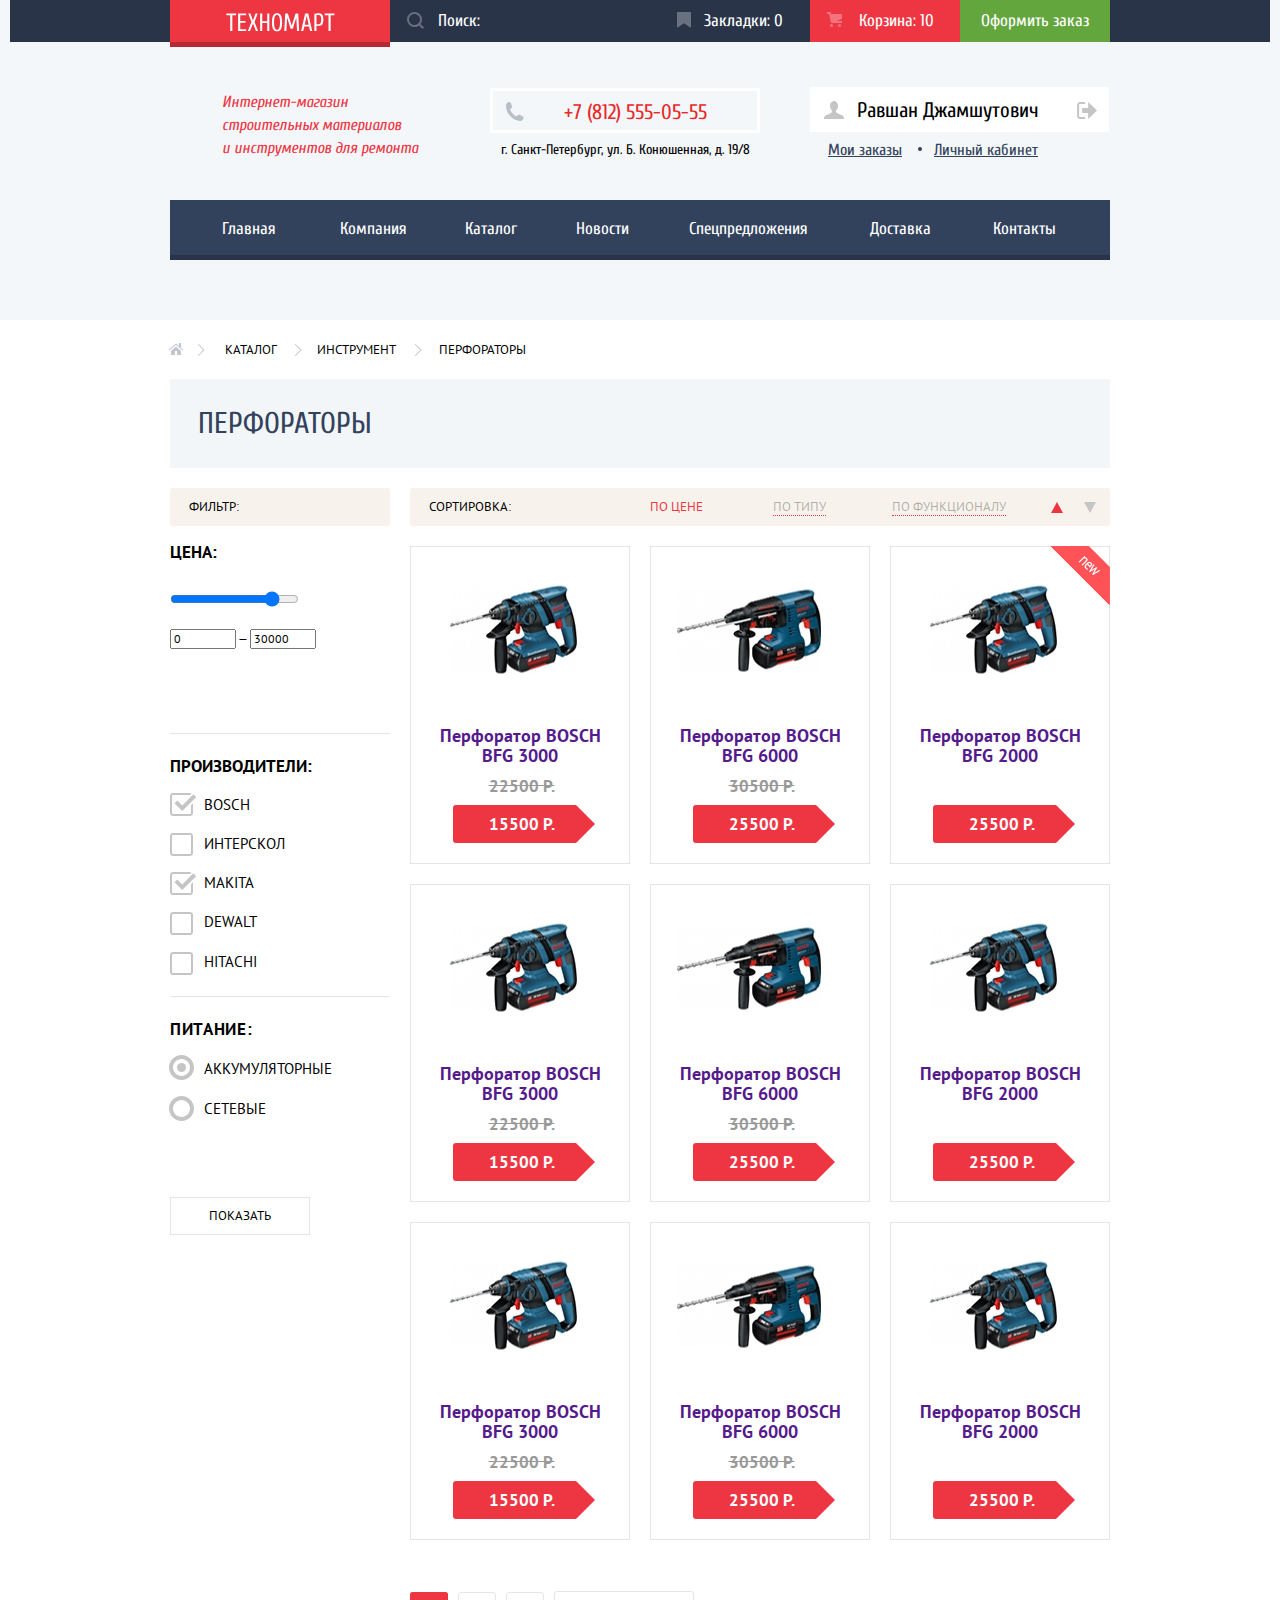
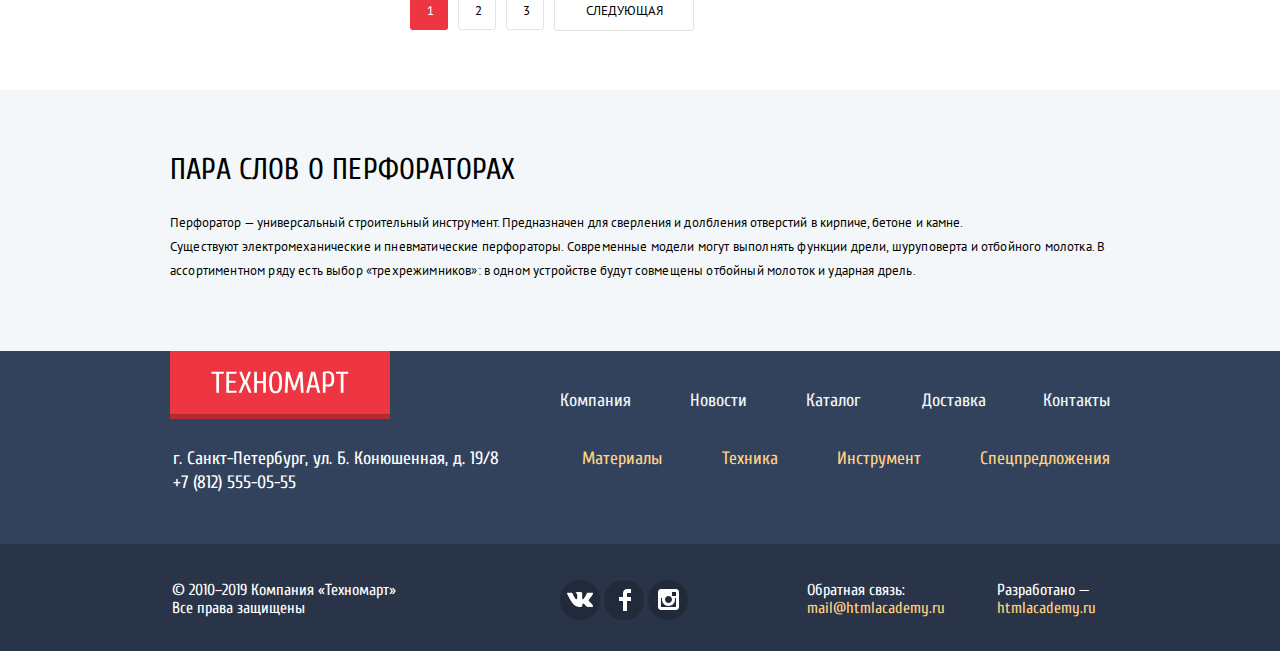
==== commit 5b4cfa63: "Исправила недочеты элементов при изменении их состояния. Вставила svg в разметку там, где надо менят" ====
--- a/catalog.html
+++ b/catalog.html
@@ -151,23 +151,43 @@
 							<ul class="filter-manufacturers-list">
 								<li class="manufacturers-list-item checkbox-on">
 									<input type="checkbox" id="bosch" name="Bosch" checked="">
-									<label for="bosch">Bosch</label>
+									<label for="bosch">Bosch
+										<svg xmlns="http://www.w3.org/2000/svg" width="27" height="23" viewBox="0 0 27 23">
+											<path fill="#c5c5c5" d="M7.285 7.486l-2.829 2.829 7.783 7.783L26.171 4.166l-2.828-2.829-11.104 11.102z" />
+											<path fill="#c5c5c5" d="M21 20c0 .542-.458 1-1 1H3c-.542 0-1-.458-1-1V3c0-.542.458-1 1-1h16.908L21.493.415A2.96 2.96 0 0 0 20 0H3C1.35 0 0 1.35 0 3v17c0 1.65 1.35 3 3 3h17c1.65 0 3-1.35 3-3v-9.829l-2 2V20z" /></svg>
+									</label>
 								</li>
 								<li class="manufacturers-list-item checkbox-off">
 									<input type="checkbox" id="interskol" name="Interskol">
-									<label for="interskol">Интерскол</label>
-								</li>
-								<li class="manufacturers-list-item checkbox-on">
+									<label for="interskol">Интерскол
+										<svg xmlns="http://www.w3.org/2000/svg" width="23" height="23" viewBox="0 0 23 23">
+											<path fill="#c5c5c5" d="M20 2c.542 0 1 .458 1 1v17c0 .542-.458 1-1 1H3c-.542 0-1-.458-1-1V3c0-.542.458-1 1-1h17m0-2H3C1.35 0 0 1.35 0 3v17c0 1.65 1.35 3 3 3h17c1.65 0 3-1.35 3-3V3c0-1.65-1.35-3-3-3z" /></svg>
+
+									</label>
+								</li>
+								<li class="manufacturers-list-item checkbox-on makita">
 									<input type="checkbox" id="makita" name="Makita" checked>
-									<label for="makita">Makita</label>
-								</li>
-								<li class="manufacturers-list-item checkbox-off">
+									<label for="makita">Makita
+										<svg xmlns="http://www.w3.org/2000/svg" width="27" height="23" viewBox="0 0 27 23">
+											<path fill="#c5c5c5" d="M7.285 7.486l-2.829 2.829 7.783 7.783L26.171 4.166l-2.828-2.829-11.104 11.102z" />
+											<path fill="#c5c5c5" d="M21 20c0 .542-.458 1-1 1H3c-.542 0-1-.458-1-1V3c0-.542.458-1 1-1h16.908L21.493.415A2.96 2.96 0 0 0 20 0H3C1.35 0 0 1.35 0 3v17c0 1.65 1.35 3 3 3h17c1.65 0 3-1.35 3-3v-9.829l-2 2V20z" /></svg>
+									</label>
+								</li>
+								<li class="manufacturers-list-item checkbox-off dewalt">
 									<input type="checkbox" id="dewalt" name="DeWalt">
-									<label for="dewalt">DeWalt</label>
-								</li>
-								<li class="manufacturers-list-item checkbox-off">
+									<label for="dewalt">DeWalt
+										<svg xmlns="http://www.w3.org/2000/svg" width="23" height="23" viewBox="0 0 23 23">
+											<path fill="#c5c5c5" d="M20 2c.542 0 1 .458 1 1v17c0 .542-.458 1-1 1H3c-.542 0-1-.458-1-1V3c0-.542.458-1 1-1h17m0-2H3C1.35 0 0 1.35 0 3v17c0 1.65 1.35 3 3 3h17c1.65 0 3-1.35 3-3V3c0-1.65-1.35-3-3-3z" /></svg>
+
+									</label>
+								</li>
+								<li class="manufacturers-list-item checkbox-off hitachi">
 									<input type="checkbox" id="hitachi" name="Hitachi">
-									<label for="hitachi">Hitachi</label>
+									<label for="hitachi">Hitachi
+										<svg xmlns="http://www.w3.org/2000/svg" width="23" height="23" viewBox="0 0 23 23">
+											<path fill="#c5c5c5" d="M20 2c.542 0 1 .458 1 1v17c0 .542-.458 1-1 1H3c-.542 0-1-.458-1-1V3c0-.542.458-1 1-1h17m0-2H3C1.35 0 0 1.35 0 3v17c0 1.65 1.35 3 3 3h17c1.65 0 3-1.35 3-3V3c0-1.65-1.35-3-3-3z" /></svg>
+
+									</label>
 								</li>
 							</ul>
 						</fieldset>
@@ -176,11 +196,22 @@
 							<ul class="filter-energy-list">
 								<li class="energy-list-item radio-on">
 									<input type="radio" id="akkum" name="type-energy" value="rechargeable" checked>
-									<label for="akkum">Аккумуляторные</label>
+									<label for="akkum">Аккумуляторные
+										<svg version="1.1" id="Layer_1" xmlns="http://www.w3.org/2000/svg" xmlns:xlink="http://www.w3.org/1999/xlink" x="0px" y="0px" width="25px" height="25px" viewBox="0 0 25 25" enable-background="new 0 0 25 25" xml:space="preserve">
+											<path fill="#c5c5c5" d="M12.5,4c4.687,0,8.5,3.813,8.5,8.5c0,4.687-3.813,8.5-8.5,8.5C7.813,21,4,17.187,4,12.5C4,7.813,7.813,4,12.5,4 M12.5,0
+	C5.597,0,0,5.597,0,12.5S5.597,25,12.5,25S25,19.403,25,12.5S19.403,0,12.5,0L12.5,0z" />
+											<circle fill="#c5c5c5" cx="12.5" cy="12.5" r="4.5" />
+										</svg>
+									</label>
 								</li>
 								<li class="energy-list-item radio-off">
 									<input type="radio" id="network" name="type-energy" value="networking">
-									<label for="network">Сетевые</label>
+									<label for="network">Сетевые
+										<svg version="1.1" id="Layer_1" xmlns="http://www.w3.org/2000/svg" xmlns:xlink="http://www.w3.org/1999/xlink" x="0px" y="0px" width="25px" height="25px" viewBox="0 0 25 25" enable-background="new 0 0 25 25" xml:space="preserve">
+											<path fill="#c5c5c5" d="M12.5,4c4.687,0,8.5,3.813,8.5,8.5c0,4.687-3.813,8.5-8.5,8.5C7.813,21,4,17.187,4,12.5C4,7.813,7.813,4,12.5,4 M12.5,0
+	C5.597,0,0,5.597,0,12.5S5.597,25,12.5,25S25,19.403,25,12.5S19.403,0,12.5,0L12.5,0z" />
+										</svg>
+									</label>
 								</li>
 							</ul>
 						</fieldset>
@@ -386,7 +417,7 @@
 					Перфоратор — универсальный строительный инструмент. Предназначен для сверления и долбления отверстий в кирпиче, бетоне и камне.
 				</p>
 				<p class="wide-letterspacing">
-				Существуют электромеханические и пневматические перфораторы. Современные модели могут выполнять функции дрели, шуруповерта и отбойного молотка. В ассортиментном ряду есть выбор «трехрежимников»: в одном устройстве будут совмещены отбойный молоток и ударная дрель.
+					Существуют электромеханические и пневматические перфораторы. Современные модели могут выполнять функции дрели, шуруповерта и отбойного молотка. В ассортиментном ряду есть выбор «трехрежимников»: в одном устройстве будут совмещены отбойный молоток и ударная дрель.
 				</p>
 			</section>
 		</div>
--- a/css/style.css
+++ b/css/style.css
@@ -98,22 +98,26 @@
 }
 
 /*Хедер*/
-.header-logo,
+.header-second-menu .header-logo,
 .footer-logo {
 	width: 220px;
 	height: 47px;
+	padding: 13px 55px 11px 56px;
 
 	text-align: center;
 
 	background-color: #ee3643;
-	border-bottom: 5px solid #ba2732;
-}
-
-.header-logo:hover,
-.footer-logo:hover,
-.header-logo:active,
+	box-shadow: inset 0px -5px 0 0 rgba(0, 0, 0, 0.24);
+}
+
+.header-second-menu .header-logo:hover,
+.footer-logo:hover {
+	background-color: #ca2c37;
+}
+
+.header-second-menu .header-logo:active,
 .footer-logo:active {
-	background-color: #ca2c37;
+	background-color: #ba2732;
 }
 
 .header-description {
@@ -144,7 +148,7 @@
 	display: block;
 	height: 45px;
 	margin-bottom: 5px;
-	padding-top: 8px;
+	padding-top: 9px;
 	padding-bottom: 8px;
 	padding-right: 0px;
 	padding-left: 52px;
@@ -155,9 +159,9 @@
 }
 
 .header-contacts a::before {
-	content: url("./img/icon-phone.svg");
-	position: relative;
-	top: 3px;
+	content: url("/img/icon-phone.svg");
+	position: relative;
+	top: 2px;
 	right: 40px;
 }
 
@@ -305,15 +309,6 @@
 	opacity: 1;
 }
 
-.header-logo a:hover,
-.header-logo a:active {
-	background-color: #ca2c37;
-}
-
-.header-logo a {
-	padding: 13px 55px 11px 56px;
-}
-
 .bookmark:hover path {
 	opacity: 1;
 }
@@ -397,6 +392,11 @@
 	fill: #32425C;
 }
 
+.login-link:active path,
+.login-link:active polygon {
+	fill: #c5c5c5;
+}
+
 .user-navigation a:hover {
 	color: #ee3643;
 }
@@ -411,6 +411,7 @@
 	width: 299px;
 	height: 45px;
 	margin: 0px;
+	margin-top: 22px;
 	font-size: 21px;
 	line-height: 21px;
 	color: #000000;
@@ -424,6 +425,7 @@
 
 .user-links {
 	margin: 0px;
+	height: 45px;
 }
 
 .user-links a {
@@ -507,46 +509,50 @@
 
 /*О компании и контакты*/
 .company-description h2 {
-    margin-bottom: 26px;
-}
+	margin-bottom: 26px;
+}
+
 .company-description p {
-    margin: 0;
-    margin-bottom: 24px;
-	
+	margin: 0;
+	margin-bottom: 24px;
+
 	font-family: "PT Sans", "Arial", sans-serif;
-    font-size: 13px;
-    letter-spacing: 0.135px;   
+	font-size: 13px;
+	letter-spacing: 0.135px;
 }
 
 .company-description .normal-letterspacing {
-    letter-spacing: 0.05px;
-    margin-bottom: 20px;
-}
+	letter-spacing: 0.05px;
+	margin-bottom: 20px;
+}
+
 .company-description .no-margin-bottom {
 	margin-bottom: 0px;
 }
 
 .delievery-list {
-    min-height: 100px;
+	min-height: 100px;
 	margin: 0;
-    margin-bottom: 37px;
-    padding: 0px;    
+	margin-bottom: 37px;
+	padding: 0px;
 }
 
 .delievery-list li {
-    font-size: 18px;
-    line-height: 20px;
-    padding-left: 36px;
-    margin-bottom: 20px;
-	
-    background-image: url("./img/red-think-line.png");
-    background-repeat: no-repeat;
-    background-position: 0% 50%;
-    background-size: 25px 2px;
-}
+	font-size: 18px;
+	line-height: 20px;
+	padding-left: 36px;
+	margin-bottom: 20px;
+
+	background-image: url("/img/red-think-line.png");
+	background-repeat: no-repeat;
+	background-position: 0% 50%;
+	background-size: 25px 2px;
+}
+
 .company-description .small-map {
-    margin: 30px 0px 33px;
-}
+	margin: 30px 0px 33px;
+}
+
 .company-description .about-button {
 	display: block;
 
@@ -565,19 +571,19 @@
 }
 
 .company-description .modal-button {
-    display: block;
-    width: 300px;
-    height: 38px;
-    padding: 11px 55px 11px 61px;
-	
-    font-size: 14px;
-    line-height: 18px;
-    text-align: center;
-    text-transform: uppercase;
-    color: #ffffff;
-	
-    background-color: #ee3643;
-    border-radius: 3px;
+	display: block;
+	width: 300px;
+	height: 38px;
+	padding: 11px 55px 11px 61px;
+
+	font-size: 14px;
+	line-height: 18px;
+	text-align: center;
+	text-transform: uppercase;
+	color: #ffffff;
+
+	background-color: #ee3643;
+	border-radius: 3px;
 }
 
 a.button:hover {
@@ -629,6 +635,7 @@
 
 .footer-first-menu a:active {
 	color: rgba(241, 245, 247, 0.5);
+	text-decoration: none;
 }
 
 .footer-second-menu a {
@@ -642,6 +649,7 @@
 
 .footer-second-menu a:active {
 	color: rgba(255, 209, 128, 0.5);
+	text-decoration: none;
 }
 
 .socail-list {
@@ -737,6 +745,7 @@
 .feedback a:active,
 .developer a:active {
 	color: #ee3643;
+	text-decoration: none;
 }
 
 .footer-logo {
@@ -783,7 +792,7 @@
 	padding-left: 41px;
 
 	color: inherit;
-	background-image: url("./img/icon-right-small.svg");
+	background-image: url("/img/icon-right-small.svg");
 	background-position: 15% 51%;
 	background-repeat: no-repeat;
 }
@@ -908,28 +917,51 @@
 }
 
 .manufacturers-list-item:last-child {
-	margin-bottom: 20px;
+	margin-bottom: 23px;
 }
 
 .energy-list-item:last-child {
 	margin-bottom: 10px;
 }
-
-.checkbox-off {
-	background-image: url("./img/checkbox-off.svg");
-	background-size: 23px 23px;
-	background-repeat: no-repeat;
-	background-position: 0% 100%;
-}
-
-.checkbox-on {
-	background-image: url("./img/checkbox-on.svg");
-	background-size: 27px 23px;
-	background-repeat: no-repeat;
-	background-position: 0% 100%;
-	margin-bottom: 17px;
-}
-
+.checkbox-on label,
+.checkbox-off label {
+	position: relative;
+}
+.checkbox-on svg {
+	position: absolute;
+	top: -2px;
+	left: 0px;
+	width: 27px;
+	height: 23px;
+}
+.makita svg {	
+	top: -1px;
+	left: 0px;	
+}
+.checkbox-off  svg {
+	position: absolute;
+	top: -1px;
+	left: 0px;
+	width: 23px;
+	height: 23px;
+}
+.dewalt svg,
+.hitachi svg {	
+	top: 0px;
+	left: 0px;	
+}
+.checkbox-off label:hover path {
+	fill: #b5b5b5;
+}
+.checkbox-off input:disabled path {
+	fill: (181, 181, 181, 0.3);
+}
+.checkbox-on label:hover path {
+	fill: #b5b5b5;
+}
+.checkbox-on input:disabled path {
+	fill: (181, 181, 181, 0.3);
+}
 .filter-energy-list {
 	margin: 0px;
 	padding: 0px;
@@ -939,28 +971,43 @@
 	height: 25px;
 	margin-bottom: 15px;
 }
-
-.radio-on {
-	background-image: url("./img/radio-on.svg");
-	background-size: 25px 25px;
-	background-repeat: no-repeat;
-	background-position: 0% 0%;
-}
-
-.radio-off {
-	background-image: url("./img/radio-off.svg");
-	background-size: 25px 25px;
-	background-repeat: no-repeat;
-	background-position: 0% 0%;
-}
-
-/*Радио-баттон и чекбоксы при наведении и блокировке ?????*/
-.energy-list-item:hover path,
-.manufacturers-list-item:hover path,
-.energy-list-item:hover circle {
+.radio-on label,
+.radio-off label {
+	position: relative;
+}
+
+.radio-on svg {
+	position: absolute;
+	top: -4px;
+	left: -1px;
+	
+	width: 25px;
+	height: 25px;	
+}
+.radio-on label:hover path,
+.radio-on label:hover circle {
+	fill: (181, 181, 181, 0.3);
+}
+.radio-on input:disabled path,
+.radio-on input:disabled circle {
+	fill: red;
+}
+.radio-off svg {
+	position: absolute;
+	top: -3px;
+	left: -1px;
+	
+	width: 25px;
+	height: 25px;
+}
+.radio-off label:hover path,
+.radio-off label:hover circle {
 	fill: #b5b5b5;
 }
-
+.radio-off input:disabled path,
+.radio-off input:disabled circle {
+	fill: (181, 181, 181, 0.3);
+}
 .filter-button {
 	width: 140px;
 	height: 38px;
@@ -1090,7 +1137,7 @@
 }
 
 .product-list-item .flag {
-	background: url("./img/new-flag.png") no-repeat 0 0;
+	background: url("/img/new-flag.png") no-repeat 0 0;
 }
 
 .product-list li {
@@ -1208,39 +1255,51 @@
 	text-transform: uppercase;
 	text-decoration: none;
 	background-color: #63a63e;
-	border: 3px solid #63a63e;
-	border-bottom-color: #367315;
+	box-shadow: inset 0px -3px 0 0 #367315;
 	border-radius: 3px;
 }
 
 .product-action .to-cart {
 	position: relative;
+
+	padding-left: 48px;
+	padding-top: 11px;
 }
 
 .product-action .to-cart::before {
-	content: url("./img/icon-cart.svg");
-	position: absolute;
-	top: 8px;
-	left: 11px;
-	width: 15px;
-	height: 15px;
-
-	color: rgba(41, 52, 73, 0.5);
+	content: url(/img/icon-cart.svg);
+
+	position: absolute;
+	top: 11px;
+	left: 14px;
+
+	opacity: 0.3;
 }
 
 .product-action .to-cart:hover {
 	background-color: #5fbb2d;
+	box-shadow: inset 0px -3px 0 0 #367315;
 }
 
 .product-action .to-cart:active {
 	background-color: #518534;
+	box-shadow: none;
+}
+
+.product-action .to-cart:hover::before {
+	opacity: 1;
+}
+
+.product-action .to-cart:active::before {
+	opacity: 1;
 }
 
 .product-action .to-bookmarks {
 	padding-left: 33px;
 	color: #32425c;
 	background: #ffffff;
-	border-bottom-color: #63a63e;
+	border: solid 3px #63a63e;
+	box-shadow: none;
 }
 
 .product-action .to-bookmarks:hover {
@@ -1361,7 +1420,7 @@
 }
 
 .modal-info::before {
-	content: url("./img/form-1.svg");
+	content: url("/img/form-1.svg");
 	width: 66px;
 	height: 66px;
 	padding-right: 32px;
@@ -1409,7 +1468,7 @@
 .modal-to-cart .close-button::before,
 .feedback-form .close-button::before,
 .modal-map .close-button::before {
-	content: url("./img/icon-close.svg");
+	content: url("/img/icon-close.svg");
 	width: 21px;
 	height: 21px;
 }
@@ -1423,7 +1482,7 @@
 	height: 430px;
 	top: 2520px;
 	left: 50%;
-	margin-left: -310px;	
+	margin-left: -310px;
 
 	background-color: inherit;
 	border-top: 7px solid #ee3643;
@@ -1511,16 +1570,16 @@
 /*Карта*/
 .modal-map {
 	display: none;
-    position: absolute;
+	position: absolute;
 	z-index: 10;
-	top: 3589px;    
-    left: 50%;
-	
-    width: 940px;
-    height: 446px;    
-    margin-left: -470px;
-	
-    box-shadow: 0 0 14.7px 1.3px rgba(47, 42, 43, 0.5);
+	top: 3589px;
+	left: 50%;
+
+	width: 940px;
+	height: 446px;
+	margin-left: -470px;
+
+	box-shadow: 0 0 14.7px 1.3px rgba(47, 42, 43, 0.5);
 }
 
 .modal-map .close-button {
@@ -1761,7 +1820,7 @@
 }
 
 .materials a::after {
-	content: url("./img/icon-1.svg");
+	content: url("/img/icon-1.svg");
 	width: 44px;
 	height: 65px;
 	position: relative;
@@ -1774,7 +1833,7 @@
 }
 
 .tool a::after {
-	content: url("./img/icon-2.svg");
+	content: url("/img/icon-2.svg");
 	width: 75px;
 	height: 61px;
 	position: relative;
@@ -1787,7 +1846,7 @@
 }
 
 .technique a::after {
-	content: url("./img/icon-3.svg");
+	content: url("/img/icon-3.svg");
 	width: 78px;
 	height: 62px;
 	position: relative;
@@ -1800,7 +1859,7 @@
 }
 
 .discount a::after {
-	content: url("./img/icon-4.svg");
+	content: url("/img/icon-4.svg");
 	width: 59px;
 	height: 72px;
 	position: relative;
@@ -1813,7 +1872,7 @@
 }
 
 .delievery a::after {
-	content: url("./img/icon-5.svg");
+	content: url("/img/icon-5.svg");
 	width: 78px;
 	height: 63px;
 	position: relative;
@@ -1852,29 +1911,3 @@
 
 	color: #ffffff;
 }
-
-.main-header,
-.header-second-menu,
-.header-info,
-.header-menu,
-.user-navigation,
-.company-description,
-.company-description div,
-.main-footer div,
-.main-flex-container,
-.column-container,
-.product-list,
-.container-header-second-menu,
-.container-header-info-nav,
-.container-footer-logo-menu,
-.container-footer-contacts-menu,
-.container-footer-other-info,
-.footer-other-info,
-.container-filter-catalog,
-.container-about-product,
-.container-filter-catalog,
-.container-catalog-pagination .company-description,
-.index.main-flex-container,
-.features {
-	/* outline: 1px solid green; */
-}
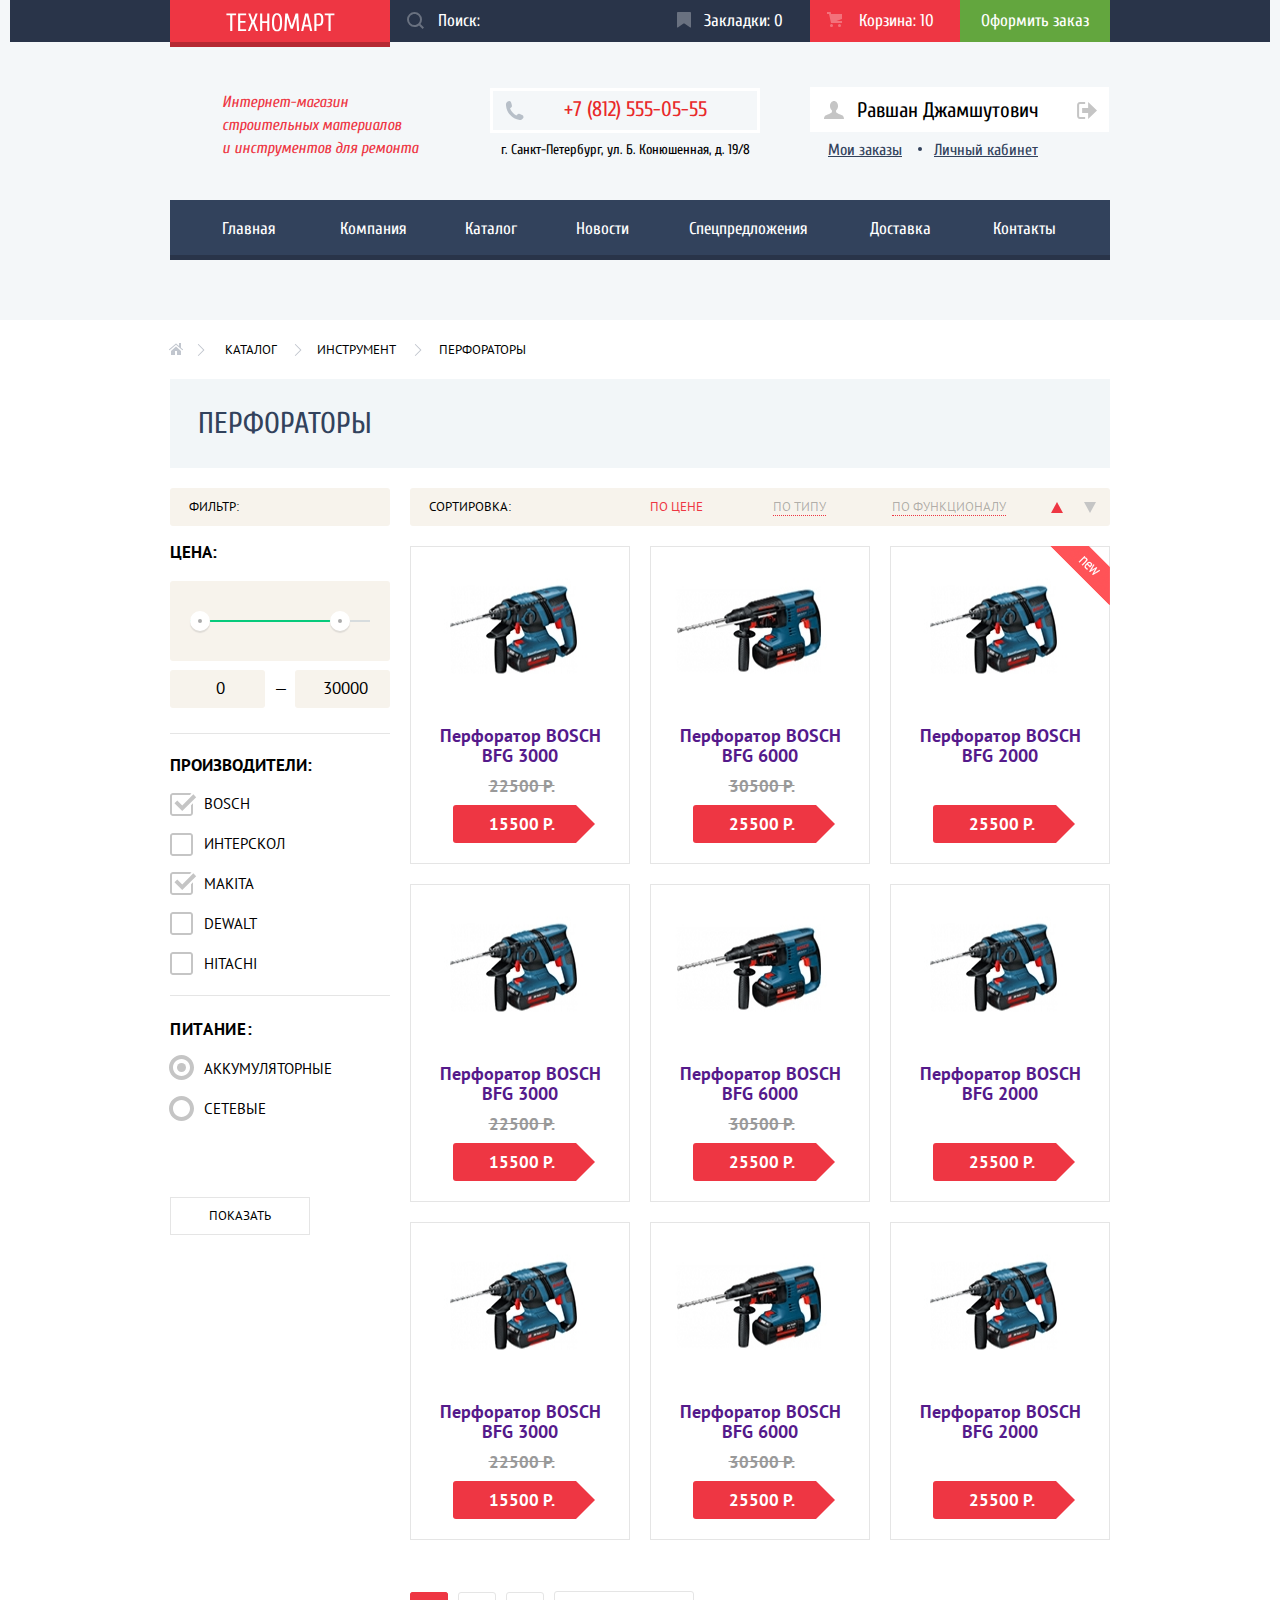
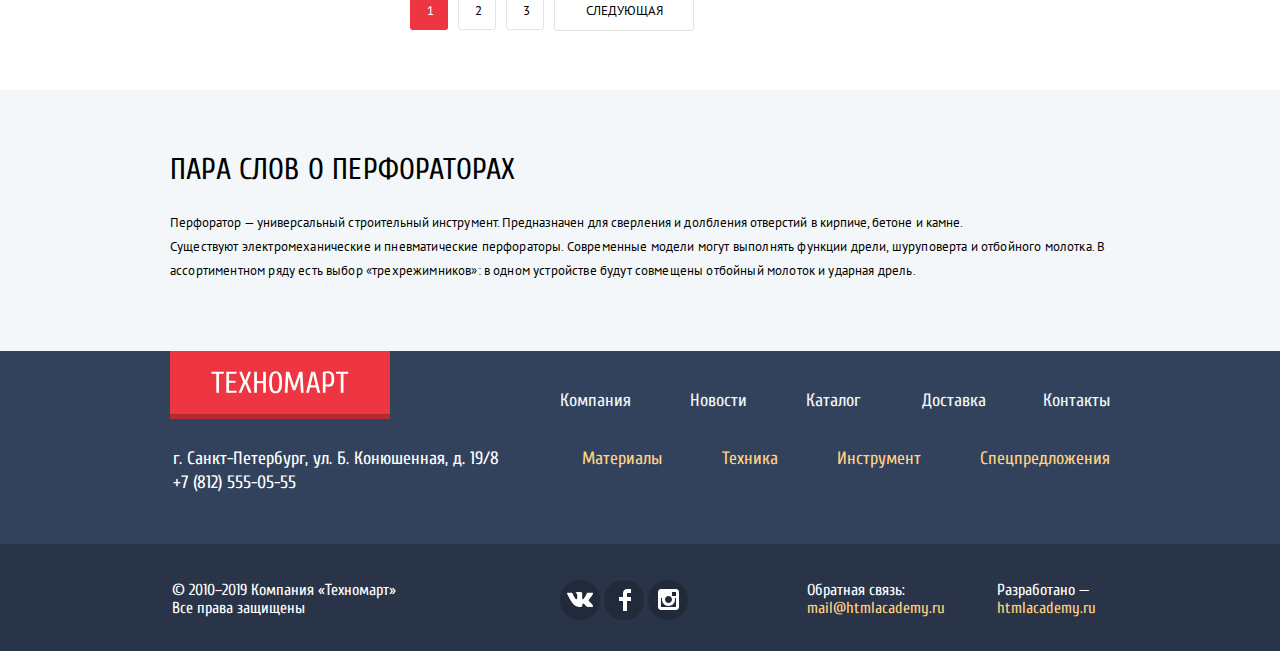
==== commit ca37613d: "Фильтр с ползунками" ====
--- a/catalog.html
+++ b/catalog.html
@@ -134,17 +134,23 @@
 			<div class="container-filter-catalog-1">
 				<section class="filter">
 					<h2>Фильтр:</h2>
-					<form action="https://echo.htmlacademy.ru" method="post">
+					<form action="https://echo.htmlacademy.ru" method="get">
 						<fieldset class="set-filter-1">
 							<legend class="filter-title">Цена:</legend>
-							<p>
-								<input type="range" aria-label="С помощью ползунка задайте цену на перфораторы" min="0" max="30000" value="25000">
-							</p>
-							<p>
-								<input type="number" aria-label="Задайте начальное значение цены в поле" min="0" max="30000" value="0">
-								<span>&mdash;</span>
-								<input type="number" aria-label="Задайте конечное значение цены в поле" min="0" max="30000" value="30000">
-							</p>
+							<div class="range-filter">
+								<div class="range-controls">
+									<div class="scale">
+										<div class="bar"></div>
+									</div>
+									<div class="toggle toggle-min"></div>
+									<div class="toggle toggle-max"></div>
+								</div>
+								<div class="price-controls">
+									<input type="text" aria-label="Задайте начальное значение цены в поле" value="0">
+									<span>&mdash;</span>
+									<input type="text" aria-label="Задайте конечное значение цены в поле" value="30000">
+								</div>
+							</div>
 						</fieldset>
 						<fieldset class="set-filter-2">
 							<legend class="filter-title">Производители:</legend>
--- a/css/style.css
+++ b/css/style.css
@@ -148,23 +148,18 @@
 	display: block;
 	height: 45px;
 	margin-bottom: 5px;
-	padding-top: 9px;
+	padding-top: 8px;
 	padding-bottom: 8px;
 	padding-right: 0px;
-	padding-left: 52px;
+	padding-left: 71px;
 	font-size: 21px;
 	line-height: 21px;
 	color: #e9292a;
+	background-image: url("../img/icon-phone.svg");
+	background-repeat: no-repeat;
+	background-position: 12px 10px;
 	border: 3px solid #ffffff;
 }
-
-.header-contacts a::before {
-	content: url("/img/icon-phone.svg");
-	position: relative;
-	top: 2px;
-	right: 40px;
-}
-
 .navigation a {
 	font-size: 17px;
 	line-height: 17px;
@@ -255,7 +250,7 @@
 .bookmark path,
 .cart path,
 .cart circle {
-	opacity: 0.3;
+	fill-opacity: 0.3;
 }
 
 .bookmark a,
@@ -299,23 +294,23 @@
 }
 
 /*Второе меню при наведении*/
-.header-second-menu a:hover,
+.bookmark a:hover,
 .search input:hover,
 .search label:hover {
 	background-color: #212a3a;
 }
 
 .search input:hover + svg > path {
-	opacity: 1;
+	fill-opacity: 1;
 }
 
 .bookmark:hover path {
-	opacity: 1;
+	fill-opacity: 1;
 }
 
 .cart:hover path,
 .cart:hover circle {
-	opacity: 1;
+	fill-opacity: 1;
 }
 
 .order a:hover {
@@ -323,19 +318,19 @@
 }
 
 /*Второе меню при клике*/
-.header-second-menu a:active {
+.bookmark a:active {
 	color: color: rgba(255, 255, 255, 0.6);
 
 	background-color: #161d29;
 }
 
 .bookmark:active path {
-	opacity: 0.5;
+	fill-opacity: 0.5;
 }
 
 .cart:active path,
 .cart:active circle {
-	opacity: 0.5;
+	fill-opacity: 0.5;
 }
 
 .order a:active {
@@ -543,7 +538,7 @@
 	padding-left: 36px;
 	margin-bottom: 20px;
 
-	background-image: url("/img/red-think-line.png");
+	background-image: url("../img/red-think-line.png");
 	background-repeat: no-repeat;
 	background-position: 0% 50%;
 	background-size: 25px 2px;
@@ -792,7 +787,7 @@
 	padding-left: 41px;
 
 	color: inherit;
-	background-image: url("/img/icon-right-small.svg");
+	background-image: url("../img/icon-right-small.svg");
 	background-position: 15% 51%;
 	background-repeat: no-repeat;
 }
@@ -851,7 +846,7 @@
 .filter .set-filter-2,
 .filter .set-filter-3 {
 	width: 220px;
-	margin-bottom: 17px;
+	margin-bottom: 16px;
 	border-bottom: 1px solid #e5e5e5;
 }
 
@@ -861,7 +856,7 @@
 
 .filter .set-filter-2 {
 	min-height: 240px;
-	margin-bottom: 17px;
+	margin-bottom: 18px;
 }
 
 .filter .set-filter-3 {
@@ -904,7 +899,7 @@
 
 .manufacturers-list-item {
 	height: 23px;
-	margin-bottom: 16px;
+	margin-bottom: 17px;
 }
 
 .filter-manufacturers-list input[type="checkbox"],
@@ -917,51 +912,61 @@
 }
 
 .manufacturers-list-item:last-child {
-	margin-bottom: 23px;
+	margin-bottom: 20px;
 }
 
 .energy-list-item:last-child {
 	margin-bottom: 10px;
 }
+
 .checkbox-on label,
 .checkbox-off label {
 	position: relative;
 }
+
 .checkbox-on svg {
 	position: absolute;
-	top: -2px;
+	top: -1px;
 	left: 0px;
 	width: 27px;
 	height: 23px;
 }
-.makita svg {	
-	top: -1px;
-	left: 0px;	
-}
-.checkbox-off  svg {
+
+.makita svg {
+	top: -2px;
+	left: 0px;
+}
+
+.checkbox-off svg {
 	position: absolute;
 	top: -1px;
 	left: 0px;
 	width: 23px;
 	height: 23px;
 }
+
 .dewalt svg,
-.hitachi svg {	
-	top: 0px;
-	left: 0px;	
-}
+.hitachi svg {
+	top: -2px;
+	left: 0px;
+}
+
 .checkbox-off label:hover path {
 	fill: #b5b5b5;
 }
+
 .checkbox-off input:disabled path {
 	fill: (181, 181, 181, 0.3);
 }
+
 .checkbox-on label:hover path {
 	fill: #b5b5b5;
 }
+
 .checkbox-on input:disabled path {
 	fill: (181, 181, 181, 0.3);
 }
+
 .filter-energy-list {
 	margin: 0px;
 	padding: 0px;
@@ -971,6 +976,7 @@
 	height: 25px;
 	margin-bottom: 15px;
 }
+
 .radio-on label,
 .radio-off label {
 	position: relative;
@@ -980,34 +986,40 @@
 	position: absolute;
 	top: -4px;
 	left: -1px;
-	
+
 	width: 25px;
-	height: 25px;	
-}
+	height: 25px;
+}
+
 .radio-on label:hover path,
 .radio-on label:hover circle {
 	fill: (181, 181, 181, 0.3);
 }
+
 .radio-on input:disabled path,
 .radio-on input:disabled circle {
 	fill: red;
 }
+
 .radio-off svg {
 	position: absolute;
 	top: -3px;
 	left: -1px;
-	
+
 	width: 25px;
 	height: 25px;
 }
+
 .radio-off label:hover path,
 .radio-off label:hover circle {
 	fill: #b5b5b5;
 }
+
 .radio-off input:disabled path,
 .radio-off input:disabled circle {
 	fill: (181, 181, 181, 0.3);
 }
+
 .filter-button {
 	width: 140px;
 	height: 38px;
@@ -1137,7 +1149,7 @@
 }
 
 .product-list-item .flag {
-	background: url("/img/new-flag.png") no-repeat 0 0;
+	background: url("../img/new-flag.png") no-repeat 0 0;
 }
 
 .product-list li {
@@ -1420,7 +1432,7 @@
 }
 
 .modal-info::before {
-	content: url("/img/form-1.svg");
+	content: url("../img/form-1.svg");
 	width: 66px;
 	height: 66px;
 	padding-right: 32px;
@@ -1468,7 +1480,7 @@
 .modal-to-cart .close-button::before,
 .feedback-form .close-button::before,
 .modal-map .close-button::before {
-	content: url("/img/icon-close.svg");
+	content: url("../img/icon-close.svg");
 	width: 21px;
 	height: 21px;
 }
@@ -1566,6 +1578,14 @@
 	border-radius: 5px;
 	border: none;
 }
+.feedback-form input:hover,
+.feedback-form textarea:hover {
+	border: 2px solid #b5b5b5;
+}
+.feedback-form input:focus,
+.feedback-form textarea:focus {
+	border: 2px solid #ee3643;
+}
 
 /*Карта*/
 .modal-map {
@@ -1585,8 +1605,6 @@
 .modal-map .close-button {
 	background-color: transparent;
 }
-
-
 
 /*Сетки*/
 .main-header {
@@ -1723,7 +1741,7 @@
 	display: flex;
 	flex-direction: column;
 	justify-content: flex-start;
-	align-items: stretch;
+	align-items: center;
 }
 
 .main-flex-container {
@@ -1773,24 +1791,24 @@
 	padding-top: 55px;
 }
 
-.features {
-	display: flex;
-	align-self: center;
-	justify-content: row;
-	flex-wrap: wrap;
-}
-
 /*Блок "Приемущества"*/
 .features-list {
-	margin: 0;
+	display: flex;
+	align-self: flex-start;
+	justify-content: space-between;
+	flex-wrap: wrap;
+
+	width: 940px;
+	margin: 0px;
+	margin-top: 59px;
 	padding: 0;
 }
 
 .features-list-item {
-	display: inline-block;
 	width: 300px;
 	height: 123px;
-	padding: 23px 135px 75px 26px;
+	padding: 21px 135px 75px 22px;
+	margin-bottom: 20px;
 
 	font-size: 24px;
 	line-height: 30px;
@@ -1803,7 +1821,8 @@
 	width: 135px;
 	height: 38px;
 	padding: 10px 0px;
-	margin-top: 15px;
+	margin-top: 12px;
+	margin-left: 3px;
 	vertical-align: top;
 
 	font-size: 14px;
@@ -1816,98 +1835,612 @@
 }
 
 .features-list-item.materials {
+	order: 1;
+
 	background-color: #ffbf47;
-}
-
-.materials a::after {
-	content: url("/img/icon-1.svg");
-	width: 44px;
-	height: 65px;
+	background-image: url("../img/icon-1.svg"), url("../img/new-flag.png");
+	background-repeat: no-repeat, no-repeat;
+	background-size: 44px 65px, 60px 59px;
+	background-position: 83.3% 54%, 100% 0%;
+}
+
+.features-list-item.tool {
+	order: 2;
+
+	background-color: #3bbce3;
+	background-image: url("../img/icon-2.svg");
+	background-repeat: no-repeat;
+	background-size: 75px 61px;
+	background-position: 87.7% 54%;
+}
+
+.features-list-item.technique {
+	order: 3;
+
+	background-color: #dc91d8;
+	background-image: url("../img/icon-3.svg");
+	background-repeat: no-repeat;
+	background-size: 78px 62px;
+	background-position: 86% 51%;
+}
+
+.features-list-item.discount {
+	order: 5;
+
+	background-color: #8ed78f;
+	background-image: url("../img/icon-4.svg");
+	background-repeat: no-repeat;
+	background-size: 59px 72px;
+	background-position: 81.5% 51%;
+}
+
+.features-list-item.delievery {
+	order: 6;
+
+	margin-left: 640px;
+	margin-top: -123px;
+	margin-bottom: -20px;
+
+	background-color: #ffc047;
+	background-image: url("../img/icon-5.svg");
+	background-repeat: no-repeat;
+	background-size: 78px 63px;
+	background-position: 86% 53%;
+}
+
+.technique a,
+.discount a,
+.delievery a {
+	margin-left: 1px;
+}
+
+.features-list-item a:hover {
+	background-color: rgba(0, 0, 0, 0.3);
+}
+
+.features-list-item a:active {
+	background-color: rgba(0, 0, 0, 0.5);
+}
+
+/*Слайдер*/
+.slider-section {
+	order: 4;
 	position: relative;
-	left: 140px;
-	top: -65px;
-}
-
-.features-list-item.tool {
-	background-color: #3bbce3;
-}
-
-.tool a::after {
-	content: url("/img/icon-2.svg");
-	width: 75px;
-	height: 61px;
+
+	width: 620px;
+	height: 266px;
+}
+
+.slider-list {
+	display: block;
 	position: relative;
-	left: 140px;
-	top: -65px;
-}
-
-.features-list-item.technique {
-	background-color: #dc91d8;
-}
-
-.technique a::after {
-	content: url("/img/icon-3.svg");
-	width: 78px;
-	height: 62px;
-	position: relative;
-	left: 140px;
-	top: -65px;
-}
-
-.features-list-item.discount {
-	background-color: #8ed78f;
-}
-
-.discount a::after {
-	content: url("/img/icon-4.svg");
-	width: 59px;
-	height: 72px;
-	position: relative;
-	left: 140px;
-	top: -65px;
-}
-
-.features-list-item.delievery {
-	background-color: #ffc047;
-}
-
-.delievery a::after {
-	content: url("/img/icon-5.svg");
-	width: 78px;
-	height: 63px;
-	position: relative;
-	left: 140px;
-	top: -65px;
-}
-
-/*Слайдер*/
-.slider-list {
+
 	margin: 0;
 	padding: 0;
 }
 
-.slider-list-item {
+.slide {
+	display: block;
+
 	width: 620px;
 	height: 266px;
-	padding: 27px 24px;
-}
-
-.slider-list p {
+	padding: 23px 0px 22px 25px;
 	margin: 0;
 
+	background-repeat: no-repeat;
+	background-size: 620px 266px;
+	background-position: 0% 50%;
+}
+
+.index-1 {
+	background-image: url("../img/slider1.jpg");
+}
+
+.index-2 {
+	position: absolute;
+	z-index: -1;
+	top: 0px;
+	left: 0px;
+
+	background-image: url("../img/slider2.jpg");
+}
+
+.slide p {
+	margin: 0px;
+	margin-bottom: 121px;
 	font-size: 36px;
 	line-height: 36px;
 	font-weight: 700;
-
 	text-transform: uppercase;
 	color: #ffffff;
 }
 
-.slider-list span {
+.slide span {
 	display: block;
-
+	padding-top: 2px;
+	padding-left: 1px;
 	font-size: 18px;
 	line-height: 24px;
-
+	font-weight: 400;
+	text-transform: none;
+}
+
+.slider-link {
+	display: block;
+	width: 195px;
+	height: 38px;
+	margin: 0px;
+	padding: 11px 25px 11px 50px;
+	font-size: 14px;
 	color: #ffffff;
-}
+	text-transform: uppercase;
+	background-color: #ee3643;
+	border-radius: 3px;
+}
+
+.slider-section .slider-button {
+	position: absolute;
+	top: 115px;
+
+	display: block;
+
+	width: 22px;
+	height: 40px;
+	margin: 0px;
+	padding: 0px;
+
+	background-color: transparent;
+	border: none;
+}
+
+.slider-section .prev {
+	left: 25px;
+
+	background-image: url("../img/icon-left.svg");
+
+}
+
+.slider-section .next {
+	right: 20px;
+
+	background-image: url("../img/icon-right.svg");
+
+}
+
+.slider-paginatiion {
+	position: absolute;
+	bottom: 40px;
+	left: 295px;
+
+	width: 150px;
+	height: 10px;
+}
+
+.slider-dots {
+	position: relative;
+
+	display: inline-block;
+	width: 10px;
+	height: 10px;
+	margin-right: 6px;
+	padding: 0px;
+
+	background-color: #ffffff;
+	border-radius: 5px;
+	border: none;
+}
+
+.slide-current::after {
+	content: "";
+
+	position: absolute;
+	top: 2px;
+	left: 2px;
+
+	display: block;
+	width: 6px;
+	height: 6px;
+
+	background-color: #ee3643;
+	border-radius: 5px;
+}
+
+.slider-link:hover,
+.popular-product .all-popular-product:hover,
+.popular-manufacturer .all-manufacturers-link:hover,
+.service-credit .request-button:hover {
+	background-color: #ca2c37;
+}
+
+.slider-link:active,
+.popular-product .all-popular-product:active,
+.popular-manufacturer .all-manufacturers-link:active,
+.service-credit .request-button:active {
+	background-color: #ba2732;
+}
+
+/*Популярные продукты*/
+.popular-product {
+	position: relative;
+
+	width: 940px;
+	height: 428px;
+	margin-top: 53px;
+}
+
+.popular-product h2,
+.popular-manufacturer h2 {
+	width: 940px;
+	height: 89px;
+	margin: 0px;
+	margin-bottom: 20px;
+
+	padding: 29px 0px 0px 28px;
+	background-color: #f9f5f0;
+}
+
+.popular-product .all-popular-product,
+.popular-manufacturer .all-manufacturers-link {
+	position: absolute;
+	top: 25px;
+	right: 24px;
+
+	width: 253px;
+	height: 38px;
+	padding-top: 11px;
+	margin: 0px;
+
+	font-size: 14px;
+	line-height: 18px;
+	text-transform: uppercase;
+	text-align: center;
+	color: #ffffff;
+
+	background-color: #ee3643;
+	border-radius: 3px;
+}
+
+/*Популярные производители*/
+.popular-manufacturer {
+	position: relative;
+
+	width: 940px;
+	height: 504px;
+	margin-top: 21px;
+}
+
+.popular-manufacturer .all-manufacturers-link {
+	top: 24px;
+
+	padding-top: 10px;
+}
+
+.popular-manufacturer .manufacturer-list {
+	display: flex;
+	flex-direction: row;
+	flex-wrap: wrap;
+	justify-content: space-between;
+	align-content: space-between;
+	height: 310px;
+	margin: 0px;
+	padding: 0px;
+}
+
+.manufacturer-list-item a {
+	display: block;
+	width: 220px;
+	height: 145px;
+	margin: 0px;
+	border: 1px solid #eaeaea;
+}
+
+.manufacturer-list-item img {
+	display: block;
+	margin: 0px auto;
+}
+
+.bosch img {
+	margin-top: 51px;
+}
+
+.makita img {
+	margin-top: 48px;
+}
+
+.dewalt img {
+	margin-top: 46px;
+}
+
+.interskol img {
+	margin-top: 19px;
+	margin-left: 8px;
+}
+
+.hitachi img {
+	margin-top: 56px;
+	margin-left: 27px;
+}
+
+.lg img {
+	margin-top: 33px;
+	margin-left: 47px;
+}
+
+.aeg img {
+	margin-top: 21px;
+	margin-left: 34px;
+}
+
+.metabo img {
+	margin-top: 32px;
+	margin-left: 9px;
+}
+
+.manufacturer-list-item a:hover {
+	box-shadow: 0px 10px 25px 0 rgba(41, 52, 73, 0.5);
+}
+
+.manufacturer-list-item a:active {
+	box-shadow: 0px 4px 10px 0 rgba(41, 52, 73, 0.5);
+}
+
+.manufacturer-list-item a:active img {
+	opacity: 0.3;
+}
+
+/*Сервисные услуги*/
+.services {
+	display: flex;
+	justify-content: space-around;
+	flex-direction: row;
+	flex-wrap: nowrap;
+	align-self: stretch;
+	align-items: stretch;
+	background-color: #f4f7f9;
+}
+
+.services-container {
+	display: flex;
+	flex-direction: column;
+	width: 940px;
+	height: 522px;
+}
+
+.services-list-item:nth-child(3),
+.services-list-item:nth-child(4) {
+	display: none;
+}
+
+.services-container h2 {
+	margin-top: 65px;
+	margin-bottom: 11px;
+}
+
+.services-container p {
+	width: 398px;
+	height: 37px;
+
+	font-family: "PT Sans", "Arial", sans-serif;
+	font-size: 13px;
+	color: inherit;
+	letter-spacing: 0.04px;
+}
+
+.services-description-container {
+	display: flex;
+	flex-direction: row;
+	justify-content: flex-start;
+	align-items: stretch;
+
+	height: 358px;
+}
+
+.services .services-list {
+    display: flex;
+	
+    margin: 0px;
+    margin-top: 28px;
+    padding: 0px;
+}
+
+.services-list-buttons {
+	position: relative;
+	width: 240px;
+	height: 279px;
+	padding-top: 42px;
+}
+.services-list-buttons::after {
+	content: url("../img/shadow.png");
+	position: absolute;
+	bottom: 0%;
+	right: 0%;
+}
+
+.services-list-buttons button {
+	display: block;
+	width: 240px;
+	height: 61px;
+	padding: 0px 0px 8px 22px;
+
+	font-family: inherit;
+	font-size: 21px;
+	line-height: 30px;
+	font-weight: 700;
+	color: #ffffff;
+	text-align: left;
+
+	background-color: #32425c;
+	box-shadow: 0px 1px 0 0 #293449, inset 0px 1px 0 0 #405069;
+	border: none;
+}
+
+.services-list-buttons button:focus {
+	color: #32425c;
+
+	background-color: #ffffff;
+	box-shadow: 0px 1px 0 0 #ffffff, inset 0px 1px 0 0 #ffffff;
+
+}
+.services-list-item {
+	width: 700px;
+	height: 330px;
+	padding-left: 81px;
+}
+.services-list-item .services-title {
+	margin-top: 38px;
+	margin-bottom: 26px;
+	font-family: inherit;
+	font-size: 36px;
+	font-weight: 400;
+	line-height: 36px;
+	color: #32425c;
+	text-align: left;
+	text-transform: uppercase;
+}
+.services-list-item .services-description {
+	width: 100%;
+	height: auto;
+	overflow: hidden;
+	margin: 0px;
+}
+.services-list .service-delievery {
+	background-image: url("../img/delievery.png");
+	background-repeat: no-repeat;
+	background-size: 468px 261px;
+	background-position: 99.5% 92%;
+}
+.services-list .service-credit,
+.services-list .service-garantie {
+	position: relative;
+}
+.services-list .service-credit::after {
+	content: url("../img/credit.png");
+	position: absolute;
+	width: 465px;
+	height: 285px;
+	bottom: 2px;
+    right: -10px;
+}
+.service-credit .request-button {
+	display: block;
+	width: 195px;
+	height: 38px;
+	margin-left: -1px;
+	padding-top: 11px;
+	font-size: 14px;
+	line-height: 18px;
+	color: #ffffff;
+	text-align: center;
+	text-transform: uppercase;
+	background-color: #ff5357;
+	border-radius: 3px;
+}
+.service-credit .services-description {
+	margin-bottom: 25px;
+}
+.services-list .service-garantie::after {
+    content: url(http://127.0.0.1:50029/img/garantie.png);
+    position: absolute;
+    width: 389px;
+    height: 289px;
+    bottom: 0px;
+    right: -8px;
+}
+/* Фильтр с ползунками*/
+.set-filter-1 .range-filter {
+	width: 220px;
+	height: 127px;	
+}
+.set-filter-1 .filter-title {
+	margin-bottom: 14px;
+}
+.range-controls {
+	position: relative;
+	
+	width: 220px;
+	height: 80px;	
+	margin-bottom: 9px;
+	padding-top: 39px;
+	padding-left: 20px;
+	padding-right: 20px;
+	
+	background-color: #f7f3ec;
+	border-radius: 3px;
+}
+.range-controls .scale {	
+	height: 2px;
+	
+	background: #d7dcde;
+}
+.range-controls .bar {
+	width: 150px;
+	height: 2px;
+	
+	background: #07ca7c;
+}
+.range-controls .toggle {
+	position: absolute;
+	top: 30px;	
+	
+	box-sizing: content-box;
+	width: 4px;
+	height: 4px;	
+	padding: 0px;
+	margin: 0px;
+	
+	background-color: #ababab;
+	box-shadow: 0 2px 1px 0 #dfdcd7;
+	border: 8px solid #ffffff;
+	border-radius: 50%;
+	cursor: pointer;
+}
+.range-controls .toggle-min {
+	left: 20px;
+}
+.range-controls .toggle-max {
+	left: 160px;
+}
+.price-controls {
+	font-size: 0px;
+}
+.price-controls input {
+	width: 95px;
+	height: 38px;
+	
+	padding: 5px 9px 6px 14px;
+	
+	font-size: 17px;
+	line-height: 18px;
+	text-align: center;
+	
+	background-color: #f7f3ec;
+	border-radius: 3px;
+	border: none;
+}
+.price-controls span {
+    display: inline-block;
+    margin: 0px 7px 0px 9px;
+    font-size: 17px;
+}
+
+
+
+
+
+
+
+
+
+
+
+
+
+
+
+
+
+
+
+
+
+
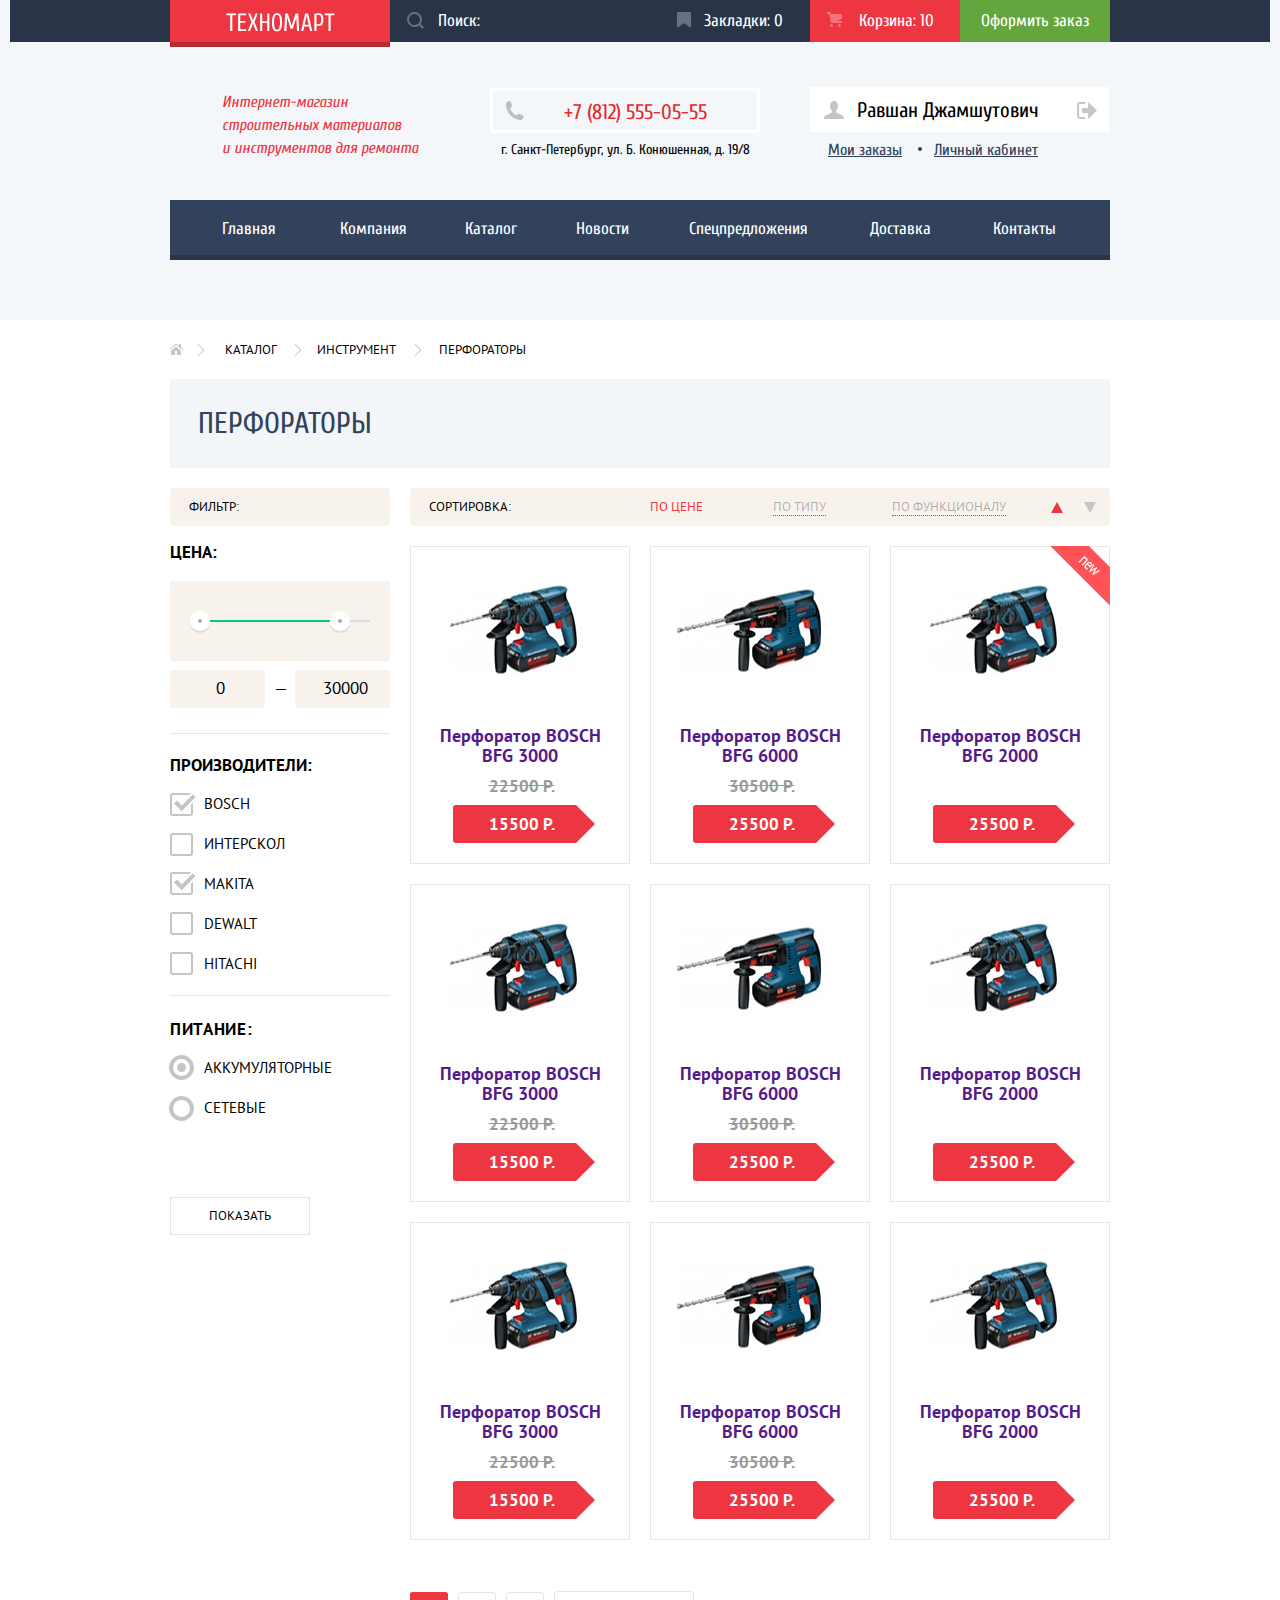
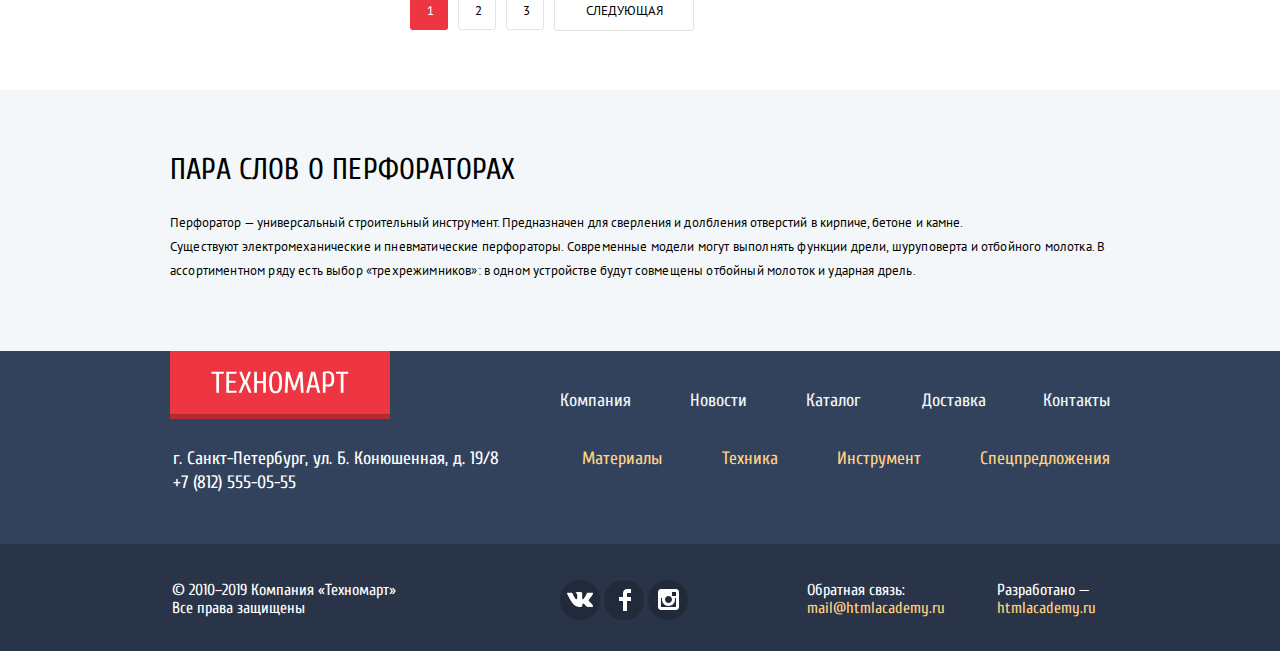
==== commit 20d27958: "Переделала интерактивные элементы фильтра. Заменила некоторые инлайновые svg на background-image. Фо" ====
--- a/catalog.html
+++ b/catalog.html
@@ -88,7 +88,7 @@
 			</div>
 			<nav class="navigation">
 				<ul class="header-menu">
-					<li><a href="">Главная</a></li>
+					<li><a href="index.html">Главная</a></li>
 					<li><a href="">Компания</a></li>
 					<li><a href="catalog.html">Каталог</a></li>
 					<li><a href="">Новости</a></li>
@@ -105,19 +105,7 @@
 
 			<ul class="breadcrumbs">
 				<li>
-					<a href="./index.html" aria-label="Переход на главную страницу сайта">
-						<svg version="1.1" id="Layer_1" xmlns="http://www.w3.org/2000/svg" xmlns:xlink="http://www.w3.org/1999/xlink" x="0px" y="0px" width="15px" height="12px" viewBox="0 0 15 12" enable-background="new 0 0 15 12" xml:space="preserve">
-							<g>
-								<polygon fill="#C1C6CE" points="3,8 3,12 7,12 7,8 9,8 9,12 13,12 13,8 8,3.516 	" />
-								<path fill="#C1C6CE" d="M14.831,6.365L13,4.751V0h-2v2.987L8.332,0.635c-0.02-0.017-0.043-0.023-0.064-0.037
-		c-0.026-0.018-0.052-0.035-0.08-0.047C8.156,0.539,8.125,0.533,8.093,0.527C8.062,0.521,8.032,0.515,8,0.515
-		c-0.031,0-0.061,0.006-0.092,0.012C7.875,0.533,7.845,0.539,7.813,0.552C7.785,0.563,7.76,0.581,7.733,0.598
-		c-0.021,0.014-0.045,0.02-0.064,0.037l-6.498,5.73C0.964,6.548,0.944,6.864,1.126,7.071C1.225,7.183,1.363,7.24,1.501,7.24
-		c0.118,0,0.236-0.041,0.331-0.125L8,1.677l6.169,5.438C14.265,7.199,14.383,7.24,14.5,7.24c0.139,0,0.276-0.058,0.375-0.169
-		C15.058,6.864,15.038,6.548,14.831,6.365z" />
-							</g>
-						</svg>
-					</a>
+					<a href="./index.html" aria-label="Переход на главную страницу сайта"></a>
 				</li>
 				<li>
 					<a href="./catalog.html">Каталог</a>
@@ -155,44 +143,34 @@
 						<fieldset class="set-filter-2">
 							<legend class="filter-title">Производители:</legend>
 							<ul class="filter-manufacturers-list">
-								<li class="manufacturers-list-item checkbox-on">
-									<input type="checkbox" id="bosch" name="Bosch" checked="">
+								<li class="manufacturers-list-item">
 									<label for="bosch">Bosch
-										<svg xmlns="http://www.w3.org/2000/svg" width="27" height="23" viewBox="0 0 27 23">
-											<path fill="#c5c5c5" d="M7.285 7.486l-2.829 2.829 7.783 7.783L26.171 4.166l-2.828-2.829-11.104 11.102z" />
-											<path fill="#c5c5c5" d="M21 20c0 .542-.458 1-1 1H3c-.542 0-1-.458-1-1V3c0-.542.458-1 1-1h16.908L21.493.415A2.96 2.96 0 0 0 20 0H3C1.35 0 0 1.35 0 3v17c0 1.65 1.35 3 3 3h17c1.65 0 3-1.35 3-3v-9.829l-2 2V20z" /></svg>
-									</label>
-								</li>
-								<li class="manufacturers-list-item checkbox-off">
-									<input type="checkbox" id="interskol" name="Interskol">
+										<input type="checkbox" id="bosch" name="Bosch" checked class="visually-hidden">
+										<span class="checkbox-indicator"></span>
+									</label>
+								</li>
+								<li class="manufacturers-list-item">
 									<label for="interskol">Интерскол
-										<svg xmlns="http://www.w3.org/2000/svg" width="23" height="23" viewBox="0 0 23 23">
-											<path fill="#c5c5c5" d="M20 2c.542 0 1 .458 1 1v17c0 .542-.458 1-1 1H3c-.542 0-1-.458-1-1V3c0-.542.458-1 1-1h17m0-2H3C1.35 0 0 1.35 0 3v17c0 1.65 1.35 3 3 3h17c1.65 0 3-1.35 3-3V3c0-1.65-1.35-3-3-3z" /></svg>
-
-									</label>
-								</li>
-								<li class="manufacturers-list-item checkbox-on makita">
-									<input type="checkbox" id="makita" name="Makita" checked>
+										<input type="checkbox" id="interskol" name="Interskol" class="visually-hidden">
+										<span class="checkbox-indicator"></span>
+									</label>
+								</li>
+								<li class="manufacturers-list-item makita">
 									<label for="makita">Makita
-										<svg xmlns="http://www.w3.org/2000/svg" width="27" height="23" viewBox="0 0 27 23">
-											<path fill="#c5c5c5" d="M7.285 7.486l-2.829 2.829 7.783 7.783L26.171 4.166l-2.828-2.829-11.104 11.102z" />
-											<path fill="#c5c5c5" d="M21 20c0 .542-.458 1-1 1H3c-.542 0-1-.458-1-1V3c0-.542.458-1 1-1h16.908L21.493.415A2.96 2.96 0 0 0 20 0H3C1.35 0 0 1.35 0 3v17c0 1.65 1.35 3 3 3h17c1.65 0 3-1.35 3-3v-9.829l-2 2V20z" /></svg>
-									</label>
-								</li>
-								<li class="manufacturers-list-item checkbox-off dewalt">
-									<input type="checkbox" id="dewalt" name="DeWalt">
+										<input type="checkbox" id="makita" name="Makita" checked class="visually-hidden">
+										<span class="checkbox-indicator"></span>
+									</label>
+								</li>
+								<li class="manufacturers-list-item dewalt">
 									<label for="dewalt">DeWalt
-										<svg xmlns="http://www.w3.org/2000/svg" width="23" height="23" viewBox="0 0 23 23">
-											<path fill="#c5c5c5" d="M20 2c.542 0 1 .458 1 1v17c0 .542-.458 1-1 1H3c-.542 0-1-.458-1-1V3c0-.542.458-1 1-1h17m0-2H3C1.35 0 0 1.35 0 3v17c0 1.65 1.35 3 3 3h17c1.65 0 3-1.35 3-3V3c0-1.65-1.35-3-3-3z" /></svg>
-
-									</label>
-								</li>
-								<li class="manufacturers-list-item checkbox-off hitachi">
-									<input type="checkbox" id="hitachi" name="Hitachi">
+										<input type="checkbox" id="dewalt" name="DeWalt" class="visually-hidden">
+										<span class="checkbox-indicator"></span>
+									</label>
+								</li>
+								<li class="manufacturers-list-item hitachi">
 									<label for="hitachi">Hitachi
-										<svg xmlns="http://www.w3.org/2000/svg" width="23" height="23" viewBox="0 0 23 23">
-											<path fill="#c5c5c5" d="M20 2c.542 0 1 .458 1 1v17c0 .542-.458 1-1 1H3c-.542 0-1-.458-1-1V3c0-.542.458-1 1-1h17m0-2H3C1.35 0 0 1.35 0 3v17c0 1.65 1.35 3 3 3h17c1.65 0 3-1.35 3-3V3c0-1.65-1.35-3-3-3z" /></svg>
-
+										<input type="checkbox" id="hitachi" name="Hitachi" class="visually-hidden">
+										<span class="checkbox-indicator"></span>
 									</label>
 								</li>
 							</ul>
@@ -200,23 +178,16 @@
 						<fieldset class="set-filter-3">
 							<legend class="filter-title">Питание:</legend>
 							<ul class="filter-energy-list">
-								<li class="energy-list-item radio-on">
-									<input type="radio" id="akkum" name="type-energy" value="rechargeable" checked>
+								<li class="energy-list-item">
 									<label for="akkum">Аккумуляторные
-										<svg version="1.1" id="Layer_1" xmlns="http://www.w3.org/2000/svg" xmlns:xlink="http://www.w3.org/1999/xlink" x="0px" y="0px" width="25px" height="25px" viewBox="0 0 25 25" enable-background="new 0 0 25 25" xml:space="preserve">
-											<path fill="#c5c5c5" d="M12.5,4c4.687,0,8.5,3.813,8.5,8.5c0,4.687-3.813,8.5-8.5,8.5C7.813,21,4,17.187,4,12.5C4,7.813,7.813,4,12.5,4 M12.5,0
-	C5.597,0,0,5.597,0,12.5S5.597,25,12.5,25S25,19.403,25,12.5S19.403,0,12.5,0L12.5,0z" />
-											<circle fill="#c5c5c5" cx="12.5" cy="12.5" r="4.5" />
-										</svg>
-									</label>
-								</li>
-								<li class="energy-list-item radio-off">
-									<input type="radio" id="network" name="type-energy" value="networking">
+										<input type="radio" id="akkum" name="type-energy" value="rechargeable" checked class="visually-hidden">
+										<span class="radio-indicator"></span>
+									</label>
+								</li>
+								<li class="energy-list-item energy-network">
 									<label for="network">Сетевые
-										<svg version="1.1" id="Layer_1" xmlns="http://www.w3.org/2000/svg" xmlns:xlink="http://www.w3.org/1999/xlink" x="0px" y="0px" width="25px" height="25px" viewBox="0 0 25 25" enable-background="new 0 0 25 25" xml:space="preserve">
-											<path fill="#c5c5c5" d="M12.5,4c4.687,0,8.5,3.813,8.5,8.5c0,4.687-3.813,8.5-8.5,8.5C7.813,21,4,17.187,4,12.5C4,7.813,7.813,4,12.5,4 M12.5,0
-	C5.597,0,0,5.597,0,12.5S5.597,25,12.5,25S25,19.403,25,12.5S19.403,0,12.5,0L12.5,0z" />
-										</svg>
+										<input type="radio" id="network" name="type-energy" value="networking" class="visually-hidden">
+										<span class="radio-indicator"></span>
 									</label>
 								</li>
 							</ul>
--- a/css/style.css
+++ b/css/style.css
@@ -148,7 +148,7 @@
 	display: block;
 	height: 45px;
 	margin-bottom: 5px;
-	padding-top: 8px;
+	padding-top: 11px;
 	padding-bottom: 8px;
 	padding-right: 0px;
 	padding-left: 71px;
@@ -160,6 +160,7 @@
 	background-position: 12px 10px;
 	border: 3px solid #ffffff;
 }
+
 .navigation a {
 	font-size: 17px;
 	line-height: 17px;
@@ -504,6 +505,7 @@
 
 /*О компании и контакты*/
 .company-description h2 {
+	margin-top: 23px;
 	margin-bottom: 26px;
 }
 
@@ -785,28 +787,23 @@
 .breadcrumbs a {
 	display: block;
 	padding-left: 41px;
-
 	color: inherit;
 	background-image: url("../img/icon-right-small.svg");
-	background-position: 15% 51%;
+	background-position: 15% 50%;
 	background-repeat: no-repeat;
 }
 
 .breadcrumbs li:first-child a {
 	position: relative;
-
 	width: 14px;
 	height: 12px;
 	padding: 0px;
-
-	background-image: none;
-}
-
-.breadcrumbs li:first-child svg {
-	position: absolute;
-	bottom: 1px;
-	right: 1px;
-}
+	background-image: url("../img/icon-home.svg");
+	background-repeat: no-repeat;
+	background-size: 15px 12px;
+	background-position: -2px -1px;
+}
+
 
 .breadcrumbs li:nth-child(3) a {
 	padding-left: 40px;
@@ -893,20 +890,13 @@
 	padding: 0px;
 }
 
-.filter-energy-list label {
-	line-height: 26px;
-}
+.filter-energy-list label {}
 
 .manufacturers-list-item {
 	height: 23px;
 	margin-bottom: 17px;
 }
 
-.filter-manufacturers-list input[type="checkbox"],
-.filter-energy-list input[type="radio"] {
-	display: none;
-}
-
 .manufacturers-list-item:nth-child(4) {
 	margin-bottom: 17px;
 }
@@ -917,54 +907,6 @@
 
 .energy-list-item:last-child {
 	margin-bottom: 10px;
-}
-
-.checkbox-on label,
-.checkbox-off label {
-	position: relative;
-}
-
-.checkbox-on svg {
-	position: absolute;
-	top: -1px;
-	left: 0px;
-	width: 27px;
-	height: 23px;
-}
-
-.makita svg {
-	top: -2px;
-	left: 0px;
-}
-
-.checkbox-off svg {
-	position: absolute;
-	top: -1px;
-	left: 0px;
-	width: 23px;
-	height: 23px;
-}
-
-.dewalt svg,
-.hitachi svg {
-	top: -2px;
-	left: 0px;
-}
-
-.checkbox-off label:hover path {
-	fill: #b5b5b5;
-}
-
-.checkbox-off input:disabled path {
-	fill: (181, 181, 181, 0.3);
-}
-
-.checkbox-on label:hover path {
-	fill: #b5b5b5;
-}
-
-.checkbox-on input:disabled path {
-	fill: (181, 181, 181, 0.3);
 }
 
 .filter-energy-list {
@@ -975,49 +917,6 @@
 .energy-list-item {
 	height: 25px;
 	margin-bottom: 15px;
-}
-
-.radio-on label,
-.radio-off label {
-	position: relative;
-}
-
-.radio-on svg {
-	position: absolute;
-	top: -4px;
-	left: -1px;
-
-	width: 25px;
-	height: 25px;
-}
-
-.radio-on label:hover path,
-.radio-on label:hover circle {
-	fill: (181, 181, 181, 0.3);
-}
-
-.radio-on input:disabled path,
-.radio-on input:disabled circle {
-	fill: red;
-}
-
-.radio-off svg {
-	position: absolute;
-	top: -3px;
-	left: -1px;
-
-	width: 25px;
-	height: 25px;
-}
-
-.radio-off label:hover path,
-.radio-off label:hover circle {
-	fill: #b5b5b5;
-}
-
-.radio-off input:disabled path,
-.radio-off input:disabled circle {
-	fill: (181, 181, 181, 0.3);
 }
 
 .filter-button {
@@ -1407,7 +1306,7 @@
 /*Модальное окно добавления в корзину*/
 .modal-to-cart {
 	display: none;
-	position: absolute;
+	position: fixed;
 	z-index: 10;
 	top: 411px;
 	left: 50%;
@@ -1471,8 +1370,8 @@
 .feedback-form .close-button,
 .modal-map .close-button {
 	position: absolute;
-	top: 5px;
-	right: 5px;
+	top: 8px;
+	right: 3px;
 	border: none;
 	background-color: #ffffff;
 }
@@ -1488,17 +1387,16 @@
 /*Форма обратной связи*/
 .feedback-form {
 	display: none;
-	position: absolute;
+	position: fixed;
 	z-index: 10;
 	width: 620px;
 	height: 430px;
-	top: 2520px;
+	top: 305px;
 	left: 50%;
 	margin-left: -310px;
-
 	background-color: inherit;
 	border-top: 7px solid #ee3643;
-	box-shadow: 0px 50px 40px 0 rgba(0, 0, 0, 0.75);
+	box-shadow: 0px 20px 40px 0 rgba(0, 0, 0, 0.75);
 }
 
 .feedback-form p {
@@ -1508,8 +1406,7 @@
 
 .feedback-form label {
 	display: block;
-	margin-bottom: 13px;
-
+	margin-bottom: 10px;
 	font-size: 18px;
 	line-height: 18px;
 	color: inherit;
@@ -1526,7 +1423,7 @@
 
 .feedback-form input,
 .feedback-form textarea {
-	padding: 13px 16px;
+	padding: 10px 13px;
 	border: 2px solid #dee3e4;
 }
 
@@ -1535,12 +1432,13 @@
 }
 
 .message label {
-	margin-top: 22px;
+	margin-top: 21px;
 }
 
 .feedback-form textarea {
 	width: 460px;
-	min-height: 141px;
+	min-height: 114px;
+	padding-top: 8px;
 }
 
 .feedback-form input::placeholder,
@@ -1553,7 +1451,8 @@
 }
 
 .feedback-form div:first-child {
-	padding: 55px 80px 37px;
+	height: 311px;
+	padding: 46px 71px 37px 81px;
 }
 
 .feedback-form div:nth-child(2) {
@@ -1566,39 +1465,38 @@
 	height: 38px;
 	padding: 10px 0px;
 	margin: 37px 80px;
-
 	font-family: inherit;
 	font-size: 14px;
 	line-height: 18px;
 	text-align: center;
 	text-transform: uppercase;
-
 	color: #ffffff;
 	background-color: #ee3643;
-	border-radius: 5px;
+	border-radius: 4px;
 	border: none;
 }
+
 .feedback-form input:hover,
 .feedback-form textarea:hover {
 	border: 2px solid #b5b5b5;
 }
+
 .feedback-form input:focus,
 .feedback-form textarea:focus {
 	border: 2px solid #ee3643;
+	outline: none;
 }
 
 /*Карта*/
 .modal-map {
 	display: none;
-	position: absolute;
+	position: fixed;
 	z-index: 10;
-	top: 3589px;
+	top: 133px;
 	left: 50%;
-
 	width: 940px;
 	height: 446px;
 	margin-left: -470px;
-
 	box-shadow: 0 0 14.7px 1.3px rgba(47, 42, 43, 0.5);
 }
 
@@ -1785,9 +1683,8 @@
 	align-self: center;
 	align-content: flex-start;
 	justify-content: space-between;
-
 	width: 940px;
-	height: 536px;
+	height: 535px;
 	padding-top: 55px;
 }
 
@@ -2236,11 +2133,11 @@
 }
 
 .services .services-list {
-    display: flex;
-	
-    margin: 0px;
-    margin-top: 28px;
-    padding: 0px;
+	display: flex;
+
+	margin: 0px;
+	margin-top: 28px;
+	padding: 0px;
 }
 
 .services-list-buttons {
@@ -2249,6 +2146,7 @@
 	height: 279px;
 	padding-top: 42px;
 }
+
 .services-list-buttons::after {
 	content: url("../img/shadow.png");
 	position: absolute;
@@ -2274,18 +2172,27 @@
 	border: none;
 }
 
-.services-list-buttons button:focus {
+.services-list-buttons button:hover {
+	color: #ffffff;
+
+	background-color: #293449;
+	box-shadow: 0px 1px 0 0 #293449, inset 0px 1px 0 0 #405069;
+}
+
+.services-list-buttons button:active {
 	color: #32425c;
 
 	background-color: #ffffff;
 	box-shadow: 0px 1px 0 0 #ffffff, inset 0px 1px 0 0 #ffffff;
 
 }
+
 .services-list-item {
 	width: 700px;
 	height: 330px;
 	padding-left: 81px;
 }
+
 .services-list-item .services-title {
 	margin-top: 38px;
 	margin-bottom: 26px;
@@ -2297,30 +2204,35 @@
 	text-align: left;
 	text-transform: uppercase;
 }
+
 .services-list-item .services-description {
 	width: 100%;
 	height: auto;
 	overflow: hidden;
 	margin: 0px;
 }
+
 .services-list .service-delievery {
 	background-image: url("../img/delievery.png");
 	background-repeat: no-repeat;
 	background-size: 468px 261px;
 	background-position: 99.5% 92%;
 }
+
 .services-list .service-credit,
 .services-list .service-garantie {
 	position: relative;
 }
+
 .services-list .service-credit::after {
 	content: url("../img/credit.png");
 	position: absolute;
 	width: 465px;
 	height: 285px;
 	bottom: 2px;
-    right: -10px;
-}
+	right: -10px;
+}
+
 .service-credit .request-button {
 	display: block;
 	width: 195px;
@@ -2335,112 +2247,212 @@
 	background-color: #ff5357;
 	border-radius: 3px;
 }
+
 .service-credit .services-description {
 	margin-bottom: 25px;
 }
+
 .services-list .service-garantie::after {
-    content: url(http://127.0.0.1:50029/img/garantie.png);
-    position: absolute;
-    width: 389px;
-    height: 289px;
-    bottom: 0px;
-    right: -8px;
-}
+	content: url(http://127.0.0.1:50029/img/garantie.png);
+	position: absolute;
+	width: 389px;
+	height: 289px;
+	bottom: 0px;
+	right: -8px;
+}
+
 /* Фильтр с ползунками*/
 .set-filter-1 .range-filter {
 	width: 220px;
-	height: 127px;	
-}
+	height: 127px;
+}
+
 .set-filter-1 .filter-title {
 	margin-bottom: 14px;
 }
+
 .range-controls {
 	position: relative;
-	
+
 	width: 220px;
-	height: 80px;	
+	height: 80px;
 	margin-bottom: 9px;
 	padding-top: 39px;
 	padding-left: 20px;
 	padding-right: 20px;
-	
+
 	background-color: #f7f3ec;
 	border-radius: 3px;
 }
-.range-controls .scale {	
+
+.range-controls .scale {
 	height: 2px;
-	
+
 	background: #d7dcde;
 }
+
 .range-controls .bar {
 	width: 150px;
 	height: 2px;
-	
+
 	background: #07ca7c;
 }
+
 .range-controls .toggle {
 	position: absolute;
-	top: 30px;	
-	
+	top: 30px;
+
 	box-sizing: content-box;
 	width: 4px;
-	height: 4px;	
+	height: 4px;
 	padding: 0px;
 	margin: 0px;
-	
+
 	background-color: #ababab;
 	box-shadow: 0 2px 1px 0 #dfdcd7;
 	border: 8px solid #ffffff;
 	border-radius: 50%;
 	cursor: pointer;
 }
+
 .range-controls .toggle-min {
 	left: 20px;
 }
+
 .range-controls .toggle-max {
 	left: 160px;
 }
+
 .price-controls {
 	font-size: 0px;
 }
+
 .price-controls input {
 	width: 95px;
 	height: 38px;
-	
+
 	padding: 5px 9px 6px 14px;
-	
+
 	font-size: 17px;
 	line-height: 18px;
 	text-align: center;
-	
+
 	background-color: #f7f3ec;
 	border-radius: 3px;
 	border: none;
 }
+
 .price-controls span {
-    display: inline-block;
-    margin: 0px 7px 0px 9px;
-    font-size: 17px;
-}
-
-
-
-
-
-
-
-
-
-
-
-
-
-
-
-
-
-
-
-
-
-
+	display: inline-block;
+	margin: 0px 7px 0px 9px;
+	font-size: 17px;
+}
+
+/*Стилизация интерактивных элементов фильтра на каталожной странице*/
+.manufacturers-list-item label,
+.energy-list-item label {
+	position: relative;
+}
+
+.manufacturers-list-item input[type="checkbox"] + .checkbox-indicator {
+	position: absolute;
+	top: -1px;
+	left: 0px;
+
+	width: 23px;
+	height: 23px;
+
+	border: 2px solid #c5c5c5;
+	border-radius: 3px;
+}
+
+.manufacturers-list-item input[type="checkbox"]:checked + .checkbox-indicator::before {
+	box-sizing: content-box;
+	content: "";
+	position: absolute;
+	top: -4px;
+	left: 12px;
+	width: 4px;
+	height: 20px;
+	transform: rotate(44.5deg);
+	background-color: #c5c5c5;
+	border-right: 2px solid #ffffff;
+	border-left: 2px solid #ffffff;
+	border-top: 2px solid #ffffff;
+}
+
+.manufacturers-list-item input[type="checkbox"]:checked + .checkbox-indicator::after {
+	box-sizing: content-box;
+	content: "";
+	position: absolute;
+	top: 6px;
+	left: 4px;
+	width: 4px;
+	height: 7px;
+	transform: rotate(-44.5deg);
+	background-color: #c5c5c5;
+}
+
+.makita input[type="checkbox"] + .checkbox-indicator,
+.dewalt input[type="checkbox"] + .checkbox-indicator,
+.hitachi input[type="checkbox"] + .checkbox-indicator {
+	top: -2px;
+}
+
+.energy-list-item input[type="radio"] + .radio-indicator {
+	position: absolute;
+	top: -2.5px;
+	left: -1px;
+	width: 25px;
+	height: 25px;
+	border: 4px solid #c5c5c5;
+	border-radius: 50%;
+}
+
+.energy-list-item input[type="radio"]:checked + .radio-indicator::after {
+	content: "";
+	position: absolute;
+	top: 4px;
+	left: 4px;
+
+	width: 9px;
+	height: 9px;
+
+	background-color: #c5c5c5;
+	border-radius: 50%;
+}
+
+.energy-network input[type="radio"] + .radio-indicator {
+	top: -1.5px;
+}
+
+.manufacturers-list-item label:hover input[type="checkbox"] + .checkbox-indicator,
+.energy-list-item label:hover input[type="radio"] + .radio-indicator {
+	border-color: #b5b5b5;
+}
+
+.manufacturers-list-item label:hover input[type="checkbox"]:checked + .checkbox-indicator::before,
+.manufacturers-list-item label:hover input[type="checkbox"]:checked + .checkbox-indicator::after,
+.energy-list-item label:hover input[type="radio"]:checked + .radio-indicator::after {
+	background-color: #b5b5b5;
+}
+
+.manufacturers-list-item input[type="checkbox"]:disabled + .checkbox-indicator,
+.energy-list-item input[type="radio"]:disabled + .radio-indicator {
+	opacity: 0.4;
+}
+
+.manufacturers-list-item input[type="checkbox"]:disabled + .checkbox-indicator::before,
+.manufacturers-list-item input[type="checkbox"]:disabled + .checkbox-indicator::after,
+.energy-list-item input[type="radio"]:disabled + .radio-indicator::after {
+	opacity: 0.4;
+}
+/*Классы для скриптов*/
+.services-list-buttons-active {
+	color: #32425c;
+	background-color: #ffffff;
+}
+
+.feedback-form-show {
+	display: block;
+}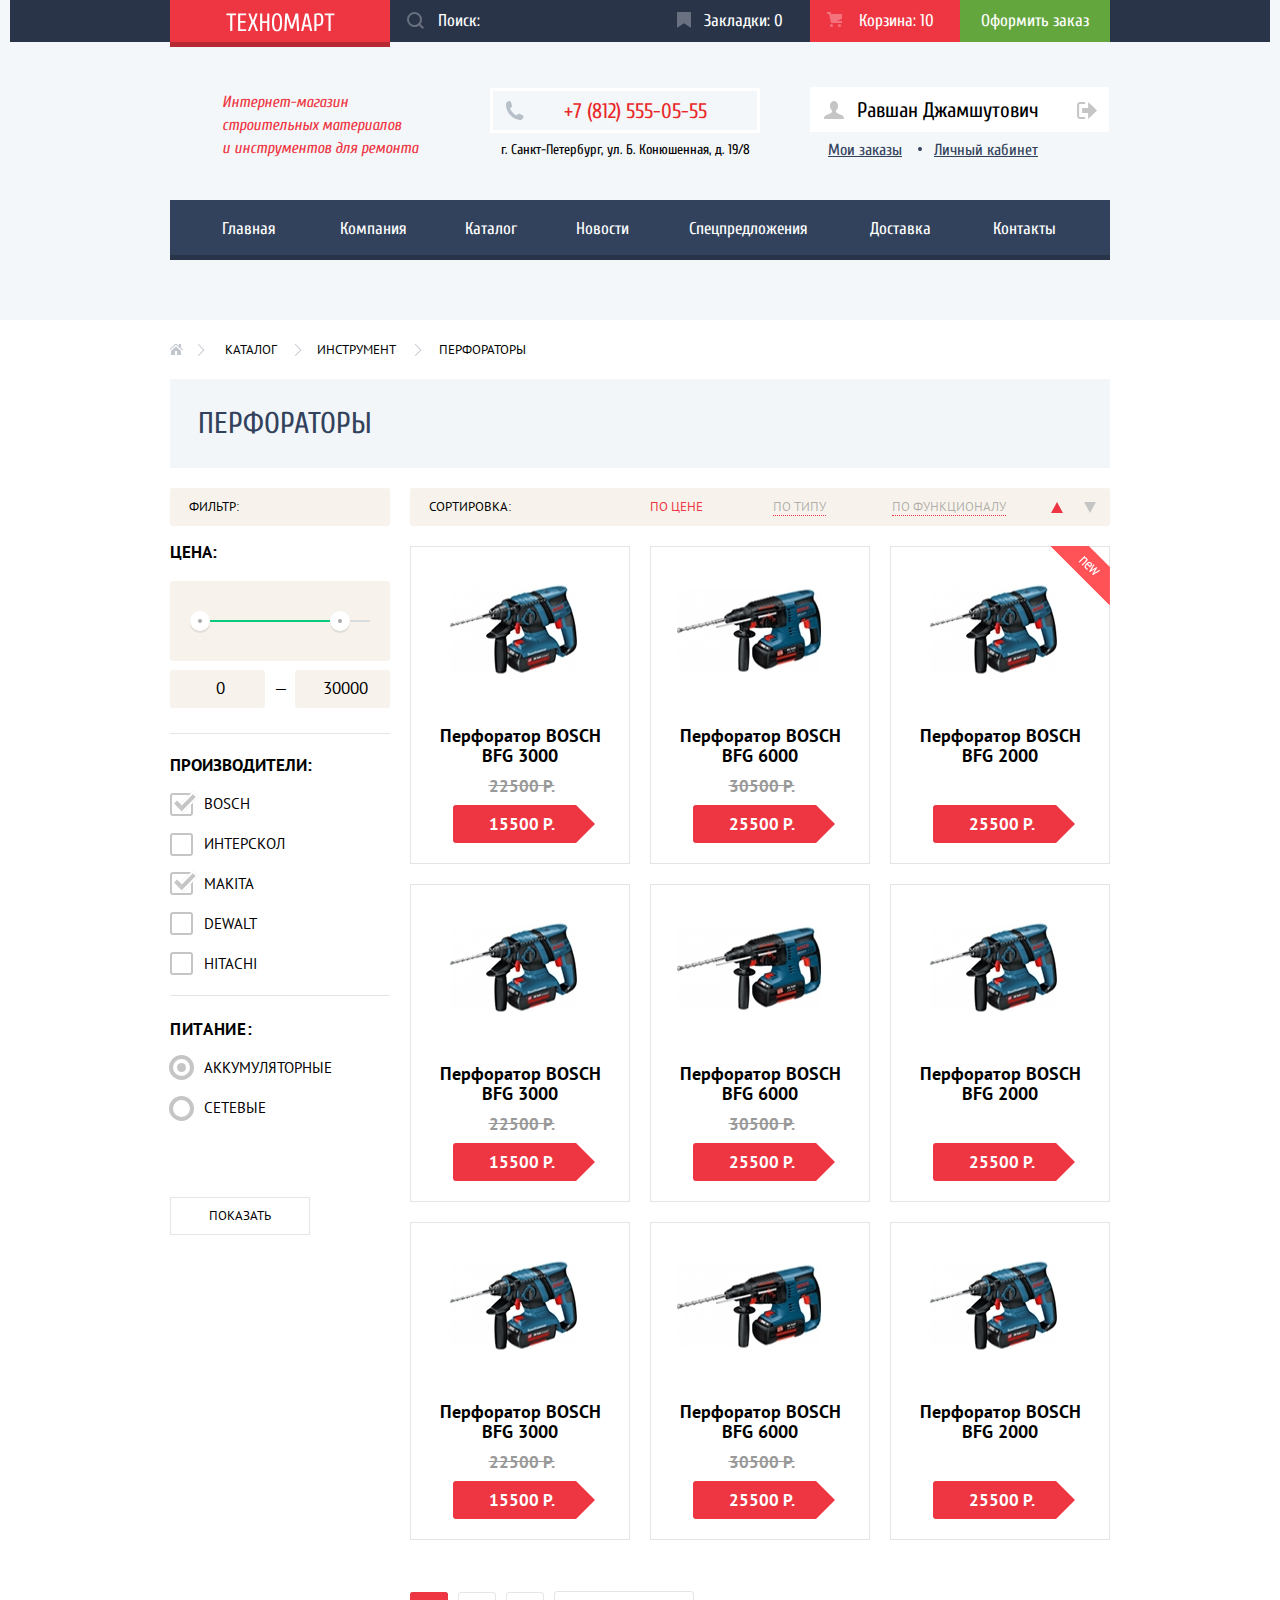
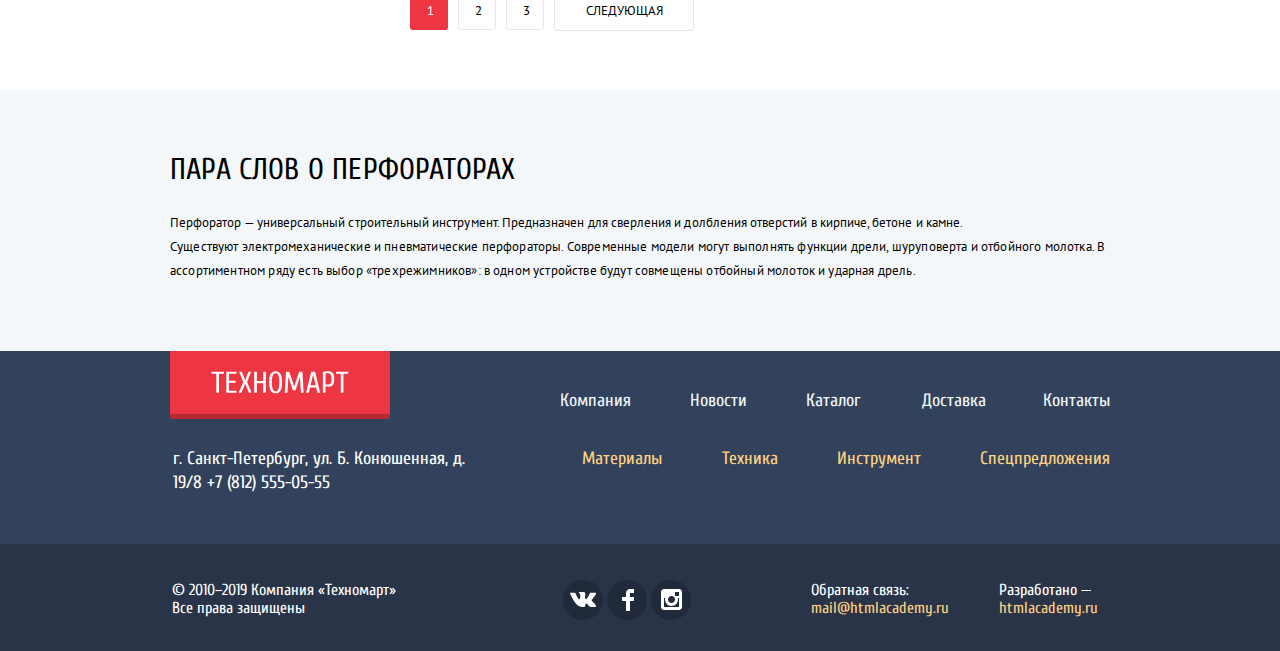
==== commit 5f7ee7a0: "Внесла изменения, чтобы исправить ошибки после первой проверки" ====
--- a/catalog.html
+++ b/catalog.html
@@ -4,9 +4,9 @@
 <head>
 	<meta charset="utf-8">
 	<title>Каталог — HTML Academy: Техномарт</title>
-	<link href="https://fonts.googleapis.com/css?family=Cuprum:400,400i,700|PT+Sans:400,400i,700&display=swap&subset=cyrillic" rel="stylesheet">
+	<link href="https://fonts.googleapis.com/css?family=Cuprum:400,400i,700%7CPT+Sans:400,400i,700&display=swap&subset=cyrillic" rel="stylesheet">
 	<link href="./css/normalize.css" rel="stylesheet">
-	<link href="./css/style.css" rel="stylesheet">
+	<link href="./css/style-min.css" rel="stylesheet">	
 </head>
 
 <body class="catalog-page">
@@ -37,7 +37,7 @@
 						</svg>
 					</a>
 				</li>
-				<li class="cart">
+				<li class="cart not-empty">
 					<a href="">Корзина: <span>10</span>
 						<svg xmlns="http://www.w3.org/2000/svg" width="15" height="15" viewBox="0 0 15 15">
 							<circle fill="#ffffff" cx="4.5" cy="13.5" r="1.5" />
@@ -53,9 +53,9 @@
 		<div class="container-header-info-nav">
 			<div class="header-info">
 				<p class="header-description">
-					Интернет-магазин <br>
-					строительных материалов <br>
-					и инструментов для ремонта
+					Интернет-магазин 
+					строительных материалов 
+					и&nbsp;инструментов для ремонта
 				</p>
 				<p class="header-contacts">
 					<a href="tel:78125550555">+7 (812) 555-05-55</a>
@@ -64,14 +64,14 @@
 				<div class="user-navigation authorized">
 					<p class="profile">
 						<a class="user-name" href="#">Равшан Джамшутович
-							<svg version="1.1" id="Layer_2" xmlns="http://www.w3.org/2000/svg" xmlns:xlink="http://www.w3.org/1999/xlink" x="0px" y="0px" width="20px" height="18px" viewBox="0 0 20 18" enable-background="new 0 0 20 18" xml:space="preserve">
+							<svg xmlns="http://www.w3.org/2000/svg" xmlns:xlink="http://www.w3.org/1999/xlink" x="0px" y="0px" width="20px" height="18px" viewBox="0 0 20 18" enable-background="new 0 0 20 18" xml:space="preserve">
 								<path fill="#c5c5c5" d="M17.881,14.166c-2.144-0.735-4.256-1.666-5.207-2.39c-0.657-0.501-0.77-1.618-0.517-2.415
 	c1.118-0.903,1.864-2.477,1.864-4.278C14.021,2.276,12.221,0,10,0S5.979,2.276,5.979,5.083c0,1.801,0.746,3.374,1.863,4.277
 	c0.253,0.798,0.141,1.915-0.517,2.416c-0.95,0.724-3.063,1.654-5.207,2.39S0,18,0,18h20C20,18,20.025,14.901,17.881,14.166z" />
 							</svg>
 						</a>
 						<a class="link-out" href="#">
-							<svg version="1.1" id="Layer_1" xmlns="http://www.w3.org/2000/svg" xmlns:xlink="http://www.w3.org/1999/xlink" x="0px" y="0px" width="21px" height="17px" viewBox="0 0 21 17" enable-background="new 0 0 21 17" xml:space="preserve">
+							<svg xmlns="http://www.w3.org/2000/svg" xmlns:xlink="http://www.w3.org/1999/xlink" x="0px" y="0px" width="21px" height="17px" viewBox="0 0 21 17" enable-background="new 0 0 21 17" xml:space="preserve">
 								<g>
 									<polygon fill="#c5c5c5" points="21,8.5 12.125,0 12.125,6 6.125,6 6.125,11 12.125,11 12.125,17 	" />
 									<path fill="#c5c5c5" d="M3.106,13.952V3.048c0.018-0.376,0.171-1.057,1.01-1.057h5.027V0H4.116C1.938,0,1.112,1.81,1.087,3.027
@@ -402,7 +402,7 @@
 
 	<footer class="main-footer">
 		<div class="container-footer-logo-menu">
-			<a class="footer-logo" href="">
+			<a class="footer-logo" href="index.html">
 				<img src="./img/logo.svg" width="138" height="23" alt="Магазин «Техномарт»">
 			</a>
 			<ul class="footer-first-menu">
@@ -415,7 +415,7 @@
 		</div>
 		<div class="container-footer-contacts-menu">
 			<p class="footer-contacts">
-				г. Санкт-Петербург, ул. Б. Конюшенная, д. 19/8 <br>
+				г. Санкт-Петербург, ул. Б. Конюшенная, д. 19/8 
 				+7 (812) 555-05-55
 			</p>
 
@@ -429,13 +429,13 @@
 		<div class="container-footer-other-info">
 			<div class="footer-other-info">
 				<p class="copyright">
-					&copy; 2010&ndash;2019 Компания «Техномарт» <br>
+					&copy; 2010&ndash;2019 Компания «Техномарт» 
 					Все права защищены
 				</p>
 				<ul class="socail-list">
 					<li class="socail-vk">
 						<a href="" aria-label="Магазин «Техномарт» во Вконтакте">
-							<svg version="1.1" id="Layer_1" xmlns="http://www.w3.org/2000/svg" xmlns:xlink="http://www.w3.org/1999/xlink" x="0px" y="0px" width="26px" height="15px" viewBox="0 0 26 15" enable-background="new 0 0 26 15" xml:space="preserve">
+							<svg xmlns="http://www.w3.org/2000/svg" xmlns:xlink="http://www.w3.org/1999/xlink" x="0px" y="0px" width="26px" height="15px" viewBox="0 0 26 15" enable-background="new 0 0 26 15" xml:space="preserve">
 								<path fill="#FFFFFF" d="M16.138,11.51c0.956-0.309,2.18,2.04,3.483,2.939c0.978,0.681,1.727,0.534,1.727,0.534l3.473-0.05
 	c0,0,1.815-0.112,0.957-1.554c-0.071-0.12-0.503-1.069-2.585-3.022c-2.177-2.043-1.882-1.712,0.739-5.244
 	c1.597-2.153,2.236-3.468,2.036-4.028c-0.192-0.539-1.365-0.399-1.365-0.399L20.69,0.713c-0.381,0.001-0.704,0.119-0.851,0.515
@@ -452,14 +452,14 @@
 					</li>
 					<li class="socail-fb">
 						<a href="" aria-label="Магазин «Техномарт» на Facebook">
-							<svg version="1.1" id="Layer_2" xmlns="http://www.w3.org/2000/svg" xmlns:xlink="http://www.w3.org/1999/xlink" x="0px" y="0px" width="12px" height="22px" viewBox="0 0 12 22" enable-background="new 0 0 12 22" xml:space="preserve">
+							<svg xmlns="http://www.w3.org/2000/svg" xmlns:xlink="http://www.w3.org/1999/xlink" x="0px" y="0px" width="12px" height="22px" viewBox="0 0 12 22" enable-background="new 0 0 12 22" xml:space="preserve">
 								<path fill="#FFFFFF" d="M12,4V0H8C5.791,0,4,1.791,4,4v4H0v4h4v10h4V12h4V8H8V4H12z" />
 							</svg>
 						</a>
 					</li>
 					<li class="socail-instagram">
 						<a href="" aria-label="Магазин «Техномарт» в Instagram">
-							<svg version="1.1" id="Layer_1" xmlns="http://www.w3.org/2000/svg" xmlns:xlink="http://www.w3.org/1999/xlink" x="0px" y="0px" width="21px" height="21px" viewBox="0 0 21 21" enable-background="new 0 0 21 21" xml:space="preserve">
+							<svg xmlns="http://www.w3.org/2000/svg" xmlns:xlink="http://www.w3.org/1999/xlink" x="0px" y="0px" width="21px" height="21px" viewBox="0 0 21 21" enable-background="new 0 0 21 21" xml:space="preserve">
 								<path fill="#FFFFFF" d="M18,0H3C1.35,0,0,1.35,0,3v15c0,1.65,1.35,3,3,3h15c1.65,0,3-1.35,3-3V3C21,1.35,19.65,0,18,0z M10.5,7
 	c1.93,0,3.5,1.57,3.5,3.5S12.43,14,10.5,14S7,12.43,7,10.5S8.57,7,10.5,7z M18,18H3V9h1.181C4.067,9.482,4,9.983,4,10.5
 	c0,3.59,2.91,6.5,6.5,6.5s6.5-2.91,6.5-6.5c0-0.517-0.066-1.018-0.181-1.5H18V18z M18,7h-4V3h4V7z" />
@@ -468,27 +468,60 @@
 					</li>
 				</ul>
 				<p class="feedback">
-					Обратная связь: <br>
+					Обратная связь: 
 					<a href="mailto:mail@htmlacademy.ru" aria-label="Адрес электронной почты магазина «Техномарт»">mail@htmlacademy.ru</a>
 				</p>
 				<p class="developer">
-					Разработано &mdash; <br>
+					Разработано &mdash; 
 					<a href="https://htmlacademy.ru/intensive/htmlcss" aria-label="HTMLAcademy - разработчики сайта магазина «Техномарт»">htmlacademy.ru</a>
 				</p>
 			</div>
 		</div>
 	</footer>
 
+	<section class="modal-map">
+		<h2 class="visually-hidden">Карта</h2>
+		<iframe src="https://yandex.ru/map-widget/v1/-/CGswM24d" width="940" height="446">			
+		</iframe>
+		<p>
+			<img class="map" src="./img/map.jpg" width="940" height="446" alt="Адрес интернет-магазина «Техномарт»: город Санкт-Петергург, улица Большая Конюшенная, 19">
+		</p>
+		<button class="close-button" type="button" aria-label="Закрыть форму обратной связи"></button>
+	</section>
+
+	<section class="feedback-form">
+		<h2 class="visually-hidden">Форма обратной связи</h2>
+		<form action="https://echo.htmlacademy.ru" method="post">
+			<div>
+				<p class="input-login">
+					<label for="field-for-name">Ваше имя:</label>
+					<input id="field-for-name" type="text" name="name" placeholder="Имя Фамилия">
+				</p>
+				<p class="input-mail">
+					<label for="field-for-mail">Ваш e-mail:</label>
+					<input id="field-for-mail" type="email" name="mail" placeholder="email@example.com">
+				</p>
+				<p class="message">
+					<label for="field-for-message">Текст письма:</label>
+					<textarea id="field-for-message" name="message" placeholder="В свободной форме"></textarea>
+				</p>
+			</div>
+			<div>
+				<button class="button-submit" type="submit">Отправить</button>
+			</div>
+		</form>
+		<button class="close-button" type="button" aria-label="Закрыть форму обратной связи"></button>
+	</section>
+	
 	<section class="modal-to-cart">
 		<h2 class="visually-hidden">Модальное окно добавления в корзину</h2>
-		<p class="modal-info">Товар успешно добавлен в корзину!</p>
+		<p class="modal-info">Товар добавлен в корзину!</p>
 		<p class="button-group">
-			<a class="button modal-button" href="">Оформить заказ</a>
+			<a class="button modal-button to-order" href="">Оформить заказ</a>
 			<a class="button modal-button сontinue-shopping" href="">Продолжить покупки</a>
 		</p>
 		<button class="button close-button" type="button" aria-label="Закрыть модальное окно"></button>
 	</section>
-
+	<script src="./js/catalog-scripts-min.js"></script>
 </body>
-
 </html>
--- a/css/style-min.css
+++ b/css/style-min.css
@@ -0,0 +1,6 @@
+
+Result
+Source map
+Restructure
+Beautify
+@-webkit-keyframes bounce{0%{-webkit-transform:translateY(671px);transform:translateY(671px)}70%{-webkit-transform:translateY(-50px);transform:translateY(-50px)}90%{-webkit-transform:translateY(10px);transform:translateY(10px)}to{-webkit-transform:translateY(0);transform:translateY(0)}}@keyframes bounce{0%{-webkit-transform:translateY(671px);transform:translateY(671px)}70%{-webkit-transform:translateY(-50px);transform:translateY(-50px)}90%{-webkit-transform:translateY(10px);transform:translateY(10px)}to{-webkit-transform:translateY(0);transform:translateY(0)}}@-webkit-keyframes shake{0%,to{-webkit-transform:translateX(0);transform:translateX(0)}10%,30%,50%,70%,90%{-webkit-transform:translateX(-20px);transform:translateX(-20px)}20%,40%,60%,80%{-webkit-transform:translateX(20px);transform:translateX(20px)}}@keyframes shake{0%,to{-webkit-transform:translateX(0);transform:translateX(0)}10%,30%,50%,70%,90%{-webkit-transform:translateX(-20px);transform:translateX(-20px)}20%,40%,60%,80%{-webkit-transform:translateX(20px);transform:translateX(20px)}}html{-webkit-box-sizing:border-box;box-sizing:border-box}*,::after,::before{-webkit-box-sizing:inherit;box-sizing:inherit}body,h1,h2{font-weight:400;text-align:left}body{min-width:960px;margin:0 auto;padding:0;font-family:"Cuprum","PT Sans",Arial,sans-serif;font-size:17px;line-height:18px;color:#000;background-color:#fff}a{text-decoration:none}img{max-width:100%}ul{list-style:none}h1{padding:30px 28px 32px;margin:0;color:#32425c;background-color:#f2f6f8}h1,h2{font-size:30px;line-height:30px;text-transform:uppercase}p{font-size:12px;line-height:24px}fieldset{margin:0;padding:0;border:0}.visually-hidden:not(:focus):not(:active),input[type=checkbox].visually-hidden,input[type=radio].visually-hidden{position:absolute;width:1px;height:1px;margin:-1px;border:0;padding:0;white-space:nowrap;-webkit-clip-path:inset(100%);clip-path:inset(100%);clip:rect(0 0 0 0);overflow:hidden}.container-filter-catalog h1{height:89px;margin-bottom:20px}.header-second-menu .header-logo{height:47px;padding:13px 55px 11px 56px}.footer-logo,.header-second-menu .header-logo{width:220px;text-align:center;background-color:#ee3643;-webkit-box-shadow:inset 0 -5px 0 0 rgba(0,0,0,.24);box-shadow:inset 0 -5px 0 0 rgba(0,0,0,.24)}.footer-logo:hover,.header-second-menu .header-logo:hover{background-color:#ca2c37}.footer-logo:active,.header-second-menu .header-logo:active{background-color:#ba2732}.header-description{max-width:197px;margin-bottom:0;margin-left:52px;margin-top:9px;font-size:16px;line-height:23px;font-style:italic;color:#ee3643}.header-contacts{width:270px;margin-bottom:0;margin-top:8px;margin-left:71px;font-size:14px;line-height:24px}.header-contacts-adress{display:block;text-align:center}.header-contacts a{display:block;height:45px;margin-bottom:5px;padding:10px 0 8px 71px;font-size:21px;line-height:21px;color:#e9292a;background-image:url(../img/icon-phone.svg);background-repeat:no-repeat;background-position:12px 10px;border:3px solid #fff}.navigation a{font-size:17px;line-height:17px;color:#fff}.header-menu{margin:0;padding:0}.user-navigation{padding:0}.header-second-menu{margin:0;padding:0}.header-menu li{padding-top:20px}.header-menu a{height:60px;padding:19px 31px 21px 30px}.header-menu li:first-child a{padding-left:52px}.header-menu li:nth-child(2) a{padding-left:32px;padding-right:27px}.header-menu li:nth-child(4) a{padding-left:28px;padding-right:29px}.header-menu li:last-child a{padding-right:54px}.header-menu a:hover{background-color:#293449}.header-menu a:active{color:rgba(255,255,255,.5);background-color:#1d2739}.header-second-menu a,.header-second-menu input::-webkit-input-placeholder{display:block;color:#fff}.header-second-menu a,.header-second-menu input::-moz-placeholder{display:block;color:#fff}.header-second-menu a{display:block;color:#fff}.header-second-menu input:-ms-input-placeholder,.header-second-menu input::-ms-input-placeholder{display:block}.header-second-menu a,.header-second-menu input::placeholder{display:block;color:#fff}.header-second-menu input:-ms-input-placeholder,.header-second-menu input::-ms-input-placeholder{color:#fff}.search form{position:relative}.search input{width:270px;height:42px;padding-left:48px;padding-top:0;font-family:inherit;font-size:inherit;background-color:#293449;border:0}.bookmark svg,.cart svg,.search svg{position:absolute;top:12px;left:17px}.bookmark path,.cart circle,.cart path,.search path{fill-opacity:.3}.bookmark a,.cart a,.order a{height:42px;position:relative;width:150px;padding:12px 0 11px 44px}.order a{padding:12px 0 11px;text-align:center;background-color:#63a63e}.bookmark svg,.cart svg{width:14px;height:16px}.cart a{padding-left:49px}.cart svg{width:15px;height:15px}.not-empty a,.socail-list li:active,.socail-list li:hover{background-color:#ee3643}.bookmark a:hover,.search input:hover,.search label:hover{background-color:#212a3a}.bookmark:hover path,.cart:hover circle,.cart:hover path,.search input:hover+svg>path{fill-opacity:1}.order a:hover{background-color:#5fbb2d}.bookmark a:active,.cart a:active{color:rgba(255,255,255,.6);background-color:#161d29}.bookmark:active path,.cart:active circle,.cart:active path{fill-opacity:.5}.order a:active{color:rgba(255,255,255,.5);background-color:#518534}.search input:focus{color:#000;background-color:#fff;outline-color:#fff}.search input:focus+svg>path{fill:#ee3643;opacity:1}.authorized .profile,.user-navigation a{height:45px;font-size:21px;line-height:21px;background-color:#fff}.user-navigation a{display:block;vertical-align:top;color:inherit}.login-link{position:relative;width:121px;padding:11px 5px 14px 48px;margin-right:10px}.login-link svg{position:absolute;bottom:16px;left:15px;width:20px;height:17px}.sign-up{width:150px;padding:11px 24px 12px 25px}.login-link:hover path,.login-link:hover polygon{fill:#32425c}.login-link:active path,.login-link:active polygon{fill:#c5c5c5}.user-navigation a:hover{color:#ee3643}.user-navigation a:active{height:45px;color:rgba(0,0,0,.3);background-color:#fff}.authorized .profile{width:299px;margin:22px 0 0;color:#000}.authorized a{display:inline-block;vertical-align:top}.user-links{margin:0;height:45px}.user-links a{height:15px;margin:6px 11px 0 18px;font-size:16px;line-height:24px;color:#32425c;background-color:transparent;text-decoration:underline;-webkit-text-decoration-color:#32425c;text-decoration-color:#32425c}.user-links a:hover{background-color:transparent;color:#ee3643;-webkit-text-decoration-color:#ee3643;text-decoration-color:#ee3643}.user-links a:active{background-color:transparent;color:rgba(50,66,92,.3);-webkit-text-decoration-color:rgba(50,66,92,.3);text-decoration-color:rgba(50,66,92,.3)}.user-name{padding:13px 15px 13px 47px}.link-out svg,.user-name svg{position:absolute;top:14px;left:14px;width:20px;height:18px}.link-out,.my-profile,.user-name{position:relative}.link-out svg{top:15px;left:17px;width:21px;height:17px}.link-out:hover path,.link-out:hover polygon,.user-name:hover path{fill:#32425c}.user-name:active{color:rgba(0,0,0,.3)}.link-out:active path,.link-out:active polygon,.user-name:active path{fill:#c5c5c5}.my-profile::before{content:"";position:absolute;top:9px;left:-16px;width:4px;height:4px;border-radius:50%;background-color:#32425c}.company-description h2{margin-top:23px;margin-bottom:26px}.company-description p{max-width:521px;margin:0 0 24px;font-family:"PT Sans","Arial",sans-serif;font-size:13px;letter-spacing:.135px}.company-description .normal-letterspacing{max-width:388px;letter-spacing:.05px;margin-bottom:20px}.company-description .no-margin-bottom{max-width:180px;margin-bottom:0}.delivery-list{min-height:100px;margin:0 0 37px;padding:0}.delivery-list li{font-size:18px;line-height:20px;padding-left:36px;margin-bottom:20px;background-image:url(../img/red-think-line.png);background-repeat:no-repeat;background-position:0 50%;background-size:25px 2px}.company-description .small-map{margin:30px 0 33px}.company-description .about-button,.company-description .modal-button{display:block;width:220px;height:38px;padding:11px 34px 12px 36px;font-size:14px;line-height:18px;text-align:center;text-transform:uppercase;color:#fff;background-color:#ee3643;border-radius:3px}.company-description .modal-button{width:300px;padding:11px 55px 11px 61px}.сontinue-shopping:hover,a.button:hover{background-color:#ca2c37}.modal-button:active,a.button:active{background-color:#ba2732}.footer-contacts{max-width:323px;margin:28px 0 49px 3px;font-family:inherit}.footer-contacts,.footer-first-menu li,.footer-second-menu li{font-size:18px;line-height:24px}.footer-first-menu a{color:#f1f5f7;padding-left:57px}.developer a:hover,.feedback a:hover,.footer-first-menu a:hover,.footer-second-menu a:hover{text-decoration:underline}.footer-first-menu a:active{color:rgba(241,245,247,.5);text-decoration:none}.footer-second-menu a{color:#ffd180;padding-left:59px}.footer-second-menu li:nth-child(2) a{padding-left:60px}.footer-second-menu a:active{color:rgba(255,209,128,.5);text-decoration:none}.socail-list{-webkit-box-flex:1;-ms-flex-positive:1;flex-grow:1;padding:0;margin:4px 0 0 44px;text-align:center}.socail-list li{display:inline-block;width:40px;height:40px;vertical-align:bottom;background-color:#212a3a;border-radius:50%}.copyright,.developer,.feedback{margin:0;font-family:inherit;font-size:16px;line-height:18px}.developer{max-width:97px;margin-top:3px;margin-right:14px;margin-left:52px}.feedback{max-width:136px;margin-top:3px}.copyright{max-width:227px;margin-left:2px;margin-top:2px}.socail-fb,.socail-instagram,.socail-vk{position:relative}.socail-vk svg{position:absolute;top:12px;left:7px;width:26px;height:15px}.socail-fb svg,.socail-instagram svg{position:absolute;top:9px;left:15px;width:12px;height:22px}.socail-instagram svg{left:10px;width:21px;height:21px}.developer a,.feedback a{color:#ffd180}.developer a:active,.feedback a:active{color:#ee3643;text-decoration:none}.footer-logo{display:block;height:68px;padding:20px 31px}.footer-first-menu li{margin-top:31px}.footer-first-menu li:nth-child(4) a{padding-left:61px}.footer-first-menu li:nth-child(2) a,.footer-first-menu li:nth-child(3) a{padding-left:59px}.breadcrumbs{display:-webkit-box;display:-ms-flexbox;display:flex;-webkit-box-align:center;-ms-flex-align:center;align-items:center;-webkit-box-pack:start;-ms-flex-pack:start;justify-content:flex-start;-ms-flex-wrap:wrap;flex-wrap:wrap;height:59px;padding:0;margin:0;font-family:"PT Sans","Arial",sans-serif;font-size:13px;line-height:18px;text-transform:uppercase}.breadcrumbs a{display:block;padding-left:41px;color:inherit;background-image:url(../img/icon-right-small.svg);background-position:15% 50%;background-repeat:no-repeat}.breadcrumbs li:first-child a{position:relative;width:14px;height:12px;padding:0;background-image:url(../img/icon-home.svg);background-repeat:no-repeat;background-size:15px 12px;background-position:-2px -1px}.breadcrumbs li:nth-child(3) a{padding-left:40px}.breadcrumbs li:nth-child(4) a{padding-left:43px}.filter,.filter h2,.sorting h2{font-family:"PT Sans","Arial",sans-serif}.filter{width:220px}.filter h2,.sorting h2{height:38px;padding:10px 19px;margin-top:0;font-size:13px;line-height:18px;color:inherit}.filter h2{width:220px;border-radius:3px;background-color:#f7f3ec}.filter .set-filter-1{margin-bottom:16px}.filter .set-filter-1,.filter .set-filter-2{width:220px;border-bottom:1px solid #e5e5e5}.filter .set-filter-3{width:220px}.set-filter-1{min-height:197px}.filter .set-filter-2{min-height:240px;margin-bottom:18px}.filter .set-filter-3{min-height:135px;margin-bottom:35px;border-bottom:none}.set-filter-3 .filter-title{letter-spacing:.65px}.filter-title{margin-bottom:12px;font-size:17px;line-height:30px;font-weight:700;text-transform:uppercase}.filter-energy-list label,.filter-manufacturers-list label{padding-left:34px;font-family:inherit;font-size:15px;line-height:24px;text-transform:uppercase;color:inherit}.filter-manufacturers-list{margin:0;padding:0}.manufacturers-list-item{height:23px;margin-bottom:17px}.manufacturers-list-item:nth-child(4){margin-bottom:17px}.manufacturers-list-item:last-child{margin-bottom:20px}.energy-list-item:last-child{margin-bottom:10px}.filter-energy-list{margin:0;padding:0}.energy-list-item{height:25px;margin-bottom:15px}.filter-button{width:140px;height:38px;margin-top:13px;font-size:13px;line-height:18px;text-transform:uppercase;color:inherit;background-color:#fff;border:1px solid #e5e5e5}.sorting,.sorting-list{display:-webkit-box;display:-ms-flexbox;display:flex}.sorting{-webkit-box-pack:justify;-ms-flex-pack:justify;justify-content:space-between;-webkit-box-align:baseline;-ms-flex-align:baseline;align-items:baseline;width:700px;height:38px;margin-bottom:20px;background-color:#f7f3ec;border-radius:3px}.sorting h2{margin-bottom:0}.sorting-list{-webkit-box-pack:start;-ms-flex-pack:start;justify-content:flex-start;width:460px;margin:0;padding:0}.about-products p,.page-number a,.sorting-list a,h3.product-title{font-family:"PT Sans","Arial",sans-serif;font-size:13px}.sorting-list a{line-height:18px;border-bottom:1px dotted #ee3643;color:rgba(0,0,0,.3);text-transform:uppercase}.sorting-list .sorting-price{border-bottom:none;color:#ee3643;margin-right:70px}.sorting-list .sorting-type{margin-right:66px}.sorting-list .sorting-function{margin-right:45px}.sorting-list .sorting-up{margin-right:33px}.triangle-down,.triangle-up{position:relative;top:5px;width:0;height:0;border-left:6px solid transparent;border-right:6px solid transparent}.triangle-up{border-bottom:11px solid #ee3643}.triangle-down{border-top:11px solid #c5c5c5}.sorting-list a:hover{border-bottom:1px solid #ee3643;color:#000}.triangle-up:hover{border-bottom-color:#000}.triangle-down:hover{border-top-color:#000}.triangle-up:active{border-bottom-color:#ee3643}.triangle-down:active{border-top-color:#ee3643}.catalog{max-width:700px}.new-sticker{display:block;position:absolute;top:-1px;right:-1px;width:60px;height:60px;text-indent:-1000px;overflow:hidden;z-index:20}.product-list-item .flag{background:url(../img/new-flag.png) no-repeat 0 0}.product-list li{position:relative;width:220px;height:318px;border:1px solid #e5e5e5}.product-list-item{margin-bottom:20px}.product-list-item .product-action{position:absolute;top:0;left:0;width:218px;height:168px;padding:43px 0;background-color:rgba(255,255,255,.9);z-index:10;display:none}.product-list-item:hover .product-action{display:block}.product-list-item:hover{display:block;-webkit-box-shadow:0 10px 25px 0 rgba(41,52,73,.5);box-shadow:0 10px 25px 0 rgba(41,52,73,.5)}.product-image{width:218px;height:168px;margin:0}h3.product-title{min-height:40px;padding:0 25px;margin-top:11px;margin-bottom:5px;font-size:18px;line-height:20px;text-align:center}.product-list-item .old-price,.product-list-item .price{font-family:"PT Sans","Arial",sans-serif;font-size:17px;line-height:20px;font-weight:700}.product-list-item .old-price{min-height:20px;margin:10px 0 0 3px;color:#999;text-align:center;text-decoration:line-through}.product-list-item .price{position:relative;width:141px;height:38px;margin:9px 0 0 42px;padding:9px 0 10px 36px;color:#fff;background:#ee3643;border-radius:3px}.product-list-item .price:after{content:"";position:absolute;top:0;right:-20px;width:0;height:0;border:19.1px solid #fff;border-left-color:#ee3643}.product-action .to-cart{color:#fff;-webkit-box-shadow:inset 0 -3px 0 0 #367315;box-shadow:inset 0 -3px 0 0 #367315}.product-action .to-bookmarks,.product-action .to-cart{display:block;width:135px;height:38px;margin:0 auto 8px;padding:8px 0 8px 45px;font-family:inherit;font-size:14px;line-height:18px;text-transform:uppercase;text-decoration:none;background-color:#63a63e;border-radius:3px}.product-action .to-cart{position:relative;padding-left:48px;padding-top:11px}.product-action .to-cart::before{content:url(../img/icon-cart.svg);position:absolute;top:11px;left:14px;opacity:.3}.product-action .to-cart:hover{background-color:#5fbb2d;-webkit-box-shadow:inset 0 -3px 0 0 #367315;box-shadow:inset 0 -3px 0 0 #367315}.product-action .to-cart:active{background-color:#518534;-webkit-box-shadow:none;box-shadow:none}.product-action .to-cart:active::before,.product-action .to-cart:hover::before{opacity:1}.product-action .to-bookmarks{padding-left:33px;color:#32425c;background:#fff;border:solid 3px #63a63e;-webkit-box-shadow:none;box-shadow:none}.product-action .to-bookmarks:hover{color:#32425c;border:3px solid #32425c}.product-action .to-bookmarks:active{color:rgba(50,66,92,.3);border:3px solid rgba(50,66,92,.3)}.about-products{width:940px}.about-products h3{margin:65px 0 26px;font-family:inherit;font-size:30px;line-height:30px;font-weight:400;letter-spacing:.18px;text-transform:uppercase;color:inherit}.about-products p,.page-number a{color:inherit}.about-products p{margin:0;line-height:24px;letter-spacing:.055px}.about-products .wide-letterspacing{letter-spacing:.16px}.page-list{display:-webkit-box;display:-ms-flexbox;display:flex;height:100px;-webkit-box-orient:horizontal;-webkit-box-direction:normal;-ms-flex-direction:row;flex-direction:row;-ms-flex-wrap:wrap;flex-wrap:wrap;-webkit-box-align:center;-ms-flex-align:center;align-items:center;margin:0;padding:0}.page-number a{width:38px;height:39px;padding:9px 13px 10px 16px;margin-right:10px;line-height:18px;text-transform:uppercase;border:1px solid #e5e5e5;border-radius:3px}.page-current a{color:#fff;background-color:#ee3643;border:1px solid #ee3643}.page-next a{padding:10px 30px 11px 31px}.page-number a:hover{border:1px solid #bdc6ca}.page-number a:active{background-color:#ee3643;border:1px solid #ee3643}.modal-to-cart{display:none;position:fixed;z-index:10;top:411px;left:50%;width:620px;height:282px;margin-left:-310px;background-color:inherit;border-top:7px solid #ee3643;-webkit-box-shadow:0 50px 40px 0 rgba(41,52,73,.75);box-shadow:0 50px 40px 0 rgba(41,52,73,.75)}.modal-info{height:163px;margin:0;padding-top:46px;padding-bottom:60px;padding-left:83px;font-size:30px;line-height:30px}.modal-info::before{content:url(../img/form-1.svg);position:relative;top:2px;left:-2px;width:66px;height:66px;padding-right:31px;vertical-align:middle}.button-group{height:112px;margin:0;text-align:center;background-color:#f1f1f1}.button-group .modal-button{display:inline-block;width:220px;height:38px;padding:11px 0;margin-top:37px;margin-bottom:37px;margin-right:1px;vertical-align:top;font-size:14px;line-height:18px;text-align:center;text-transform:uppercase;color:#fff;background-color:#ee3643;border-radius:3px}.button-group .сontinue-shopping{margin-left:15px;color:#000;background-color:#fff}.feedback-form .close-button,.modal-to-cart .close-button{background-color:#fff}.feedback-form .close-button,.modal-map .close-button,.modal-to-cart .close-button{position:absolute;top:8px;right:3px;border:0;cursor:pointer}.feedback-form .close-button::before,.modal-map .close-button::before,.modal-to-cart .close-button::before{content:url(../img/icon-close.svg);width:21px;height:21px}.feedback-form{display:none;position:fixed;z-index:10;width:620px;height:430px;top:305px;left:50%;margin-left:-310px;background-color:inherit;border-top:7px solid #ee3643;-webkit-box-shadow:0 20px 40px 0 rgba(0,0,0,.75);box-shadow:0 20px 40px 0 rgba(0,0,0,.75)}.feedback-form p{margin:0;padding:0}.feedback-form label{display:block;margin-bottom:10px;font-size:18px;line-height:18px;color:inherit}.feedback-form .input-login,.feedback-form .input-mail{display:inline-block;vertical-align:top}.feedback-form .input-login{margin-right:15px}.feedback-form input,.feedback-form textarea{padding:10px 13px;border:2px solid #dee3e4}.feedback-form input{width:220px}.message label{margin-top:21px}.feedback-form textarea{width:460px;min-height:114px;padding-top:8px}.feedback-form input::-webkit-input-placeholder,.feedback-form textarea::-webkit-input-placeholder{font-family:"PT Sans","Arial",sans-serif;font-size:13px;line-height:18px;text-align:inherit;color:#a9a9a9}.feedback-form input::-moz-placeholder,.feedback-form textarea::-moz-placeholder{font-family:"PT Sans","Arial",sans-serif;font-size:13px;line-height:18px;text-align:inherit;color:#a9a9a9}.feedback-form input:-ms-input-placeholder,.feedback-form input::-ms-input-placeholder,.feedback-form textarea:-ms-input-placeholder,.feedback-form textarea::-ms-input-placeholder{font-family:"PT Sans","Arial",sans-serif;font-size:13px;line-height:18px;text-align:inherit;color:#a9a9a9}.feedback-form input::placeholder,.feedback-form textarea::placeholder{font-family:"PT Sans","Arial",sans-serif;font-size:13px;line-height:18px;text-align:inherit;color:#a9a9a9}.feedback-form div:first-child{height:311px;padding:46px 71px 37px 81px}.feedback-form div:nth-child(2){height:112px;background-color:#f4f4f4}.feedback-form .button-submit{width:460px;height:38px;padding:10px 0;margin:37px 80px;font-family:inherit;font-size:14px;line-height:18px;text-align:center;text-transform:uppercase;color:#fff;background-color:#ee3643;border-radius:4px;border:0}.feedback-form input:hover,.feedback-form textarea:hover{border:2px solid #b5b5b5}.feedback-form input:focus,.feedback-form textarea:focus{border:2px solid #ee3643;outline:0}.modal-map{display:none;position:fixed;z-index:10;top:133px;left:50%;width:940px;height:446px;margin-left:-470px;-webkit-box-shadow:0 0 14.7px 1.3px rgba(47,42,43,.5);box-shadow:0 0 14.7px 1.3px rgba(47,42,43,.5)}.modal-map .close-button{background-color:transparent;z-index:3}.modal-map iframe{position:relative;top:0;left:0;z-index:2;border:0}.modal-map p{position:absolute;top:0;left:0;z-index:1;margin:0}.main-header{-webkit-box-orient:vertical;-webkit-box-direction:normal;-ms-flex-direction:column;flex-direction:column;-webkit-box-pack:start;-ms-flex-pack:start;justify-content:flex-start;min-width:960px;height:320px;padding:0 10px;background-color:#f4f7f9}.container-header-second-menu,.header-second-menu,.main-header{display:-webkit-box;display:-ms-flexbox;display:flex}.container-header-second-menu{-webkit-box-pack:center;-ms-flex-pack:center;justify-content:center;background-color:#293449}.header-second-menu{-webkit-box-pack:justify;-ms-flex-pack:justify;justify-content:space-between;height:42px;font-size:inherit;color:#fff}.container-header-info-nav,.main-header .header-info{-webkit-box-pack:start;-ms-flex-pack:start;justify-content:flex-start}.container-header-info-nav{display:-webkit-box;display:-ms-flexbox;display:flex;-ms-flex-item-align:center;align-self:center;-webkit-box-orient:vertical;-webkit-box-direction:normal;-ms-flex-direction:column;flex-direction:column;width:940px;height:278px}.main-header .header-info{-webkit-box-align:center;-ms-flex-align:center;align-items:center;height:158px}.header-menu{-webkit-box-pack:justify;-ms-flex-pack:justify;justify-content:space-between;-ms-flex-wrap:wrap;flex-wrap:wrap;width:940px;height:60px;background-color:#32425c;-webkit-box-shadow:inset 0 -5px 0 0 #293449;box-shadow:inset 0 -5px 0 0 #293449}.authorized,.header-menu,.main-footer,.main-header .header-info,.user-navigation{display:-webkit-box;display:-ms-flexbox;display:flex}.user-navigation{-webkit-box-align:center;-ms-flex-align:center;align-items:center;-webkit-box-pack:end;-ms-flex-pack:end;justify-content:flex-end;padding-bottom:20px;margin:0 0 0 50px;width:299px}.authorized,.main-footer{-webkit-box-direction:normal}.authorized{-ms-flex-preferred-size:299px;flex-basis:299px;-webkit-box-orient:horizontal;-ms-flex-direction:row;flex-direction:row;-webkit-box-pack:start;-ms-flex-pack:start;justify-content:flex-start;-ms-flex-wrap:wrap;flex-wrap:wrap;padding:0}.main-footer{-webkit-box-orient:vertical;-ms-flex-direction:column;flex-direction:column;-webkit-box-align:center;-ms-flex-align:center;align-items:center;-ms-flex-line-pack:stretch;align-content:stretch;height:300px;color:#fff;background-color:#32425c}.main-footer .container-footer-contacts-menu,.main-footer .container-footer-logo-menu,.main-footer .container-footer-other-info{display:-webkit-box;display:-ms-flexbox;display:flex;-webkit-box-pack:justify;-ms-flex-pack:justify;justify-content:space-between;width:940px}.footer-first-menu,.footer-second-menu{display:-webkit-box;display:-ms-flexbox;display:flex;-ms-flex-wrap:wrap;flex-wrap:wrap;padding:0}.footer-first-menu{-webkit-box-pack:end;-ms-flex-pack:end;justify-content:flex-end;-webkit-box-align:center;-ms-flex-align:center;align-items:center;margin:0}.footer-second-menu{margin:28px 0 0}.main-footer .container-footer-other-info{-webkit-box-pack:center;-ms-flex-pack:center;justify-content:center;width:100%;height:107px;background-color:#293449}.main-footer .footer-other-info,.product-list{display:-webkit-box;display:-ms-flexbox;display:flex;-webkit-box-pack:justify;-ms-flex-pack:justify;justify-content:space-between}.main-footer .footer-other-info{-webkit-box-align:center;-ms-flex-align:center;align-items:center;width:940px;height:107px}.product-list{-ms-flex-wrap:wrap;flex-wrap:wrap;margin:0;padding:0}.index.main-flex-container,.main-flex-container{-webkit-box-orient:vertical;-webkit-box-direction:normal;-ms-flex-direction:column;flex-direction:column;-webkit-box-pack:start;-ms-flex-pack:start;justify-content:flex-start;-webkit-box-align:center;-ms-flex-align:center;align-items:center}.main-flex-container{-webkit-box-align:stretch;-ms-flex-align:stretch;align-items:stretch}.container-about-product,.container-filter-catalog,.index.main-flex-container,.main-flex-container{display:-webkit-box;display:-ms-flexbox;display:flex}.container-filter-catalog{-webkit-box-orient:vertical;-webkit-box-direction:normal;-ms-flex-direction:column;flex-direction:column;-webkit-box-pack:justify;-ms-flex-pack:justify;justify-content:space-between;-ms-flex-item-align:center;align-self:center;width:940px}.container-about-product{-webkit-box-pack:center;-ms-flex-pack:center;justify-content:center;height:261px;margin-top:30px;background-color:#f4f7f9}.container-filter-catalog-1{-webkit-box-orient:horizontal;-webkit-box-direction:normal;-ms-flex-direction:row;flex-direction:row}.company-description,.container-filter-catalog-1,.container-filter-catalog-2,.features-list{display:-webkit-box;display:-ms-flexbox;display:flex;-webkit-box-pack:justify;-ms-flex-pack:justify;justify-content:space-between}.container-filter-catalog-2{width:700px;-webkit-box-orient:vertical;-webkit-box-direction:normal;-ms-flex-direction:column;flex-direction:column}.company-description,.features-list{width:940px}.company-description{-ms-flex-item-align:center;align-self:center;-ms-flex-line-pack:start;align-content:flex-start;height:535px;padding-top:55px}.features-list{-ms-flex-item-align:start;align-self:flex-start;-ms-flex-wrap:wrap;flex-wrap:wrap;margin:59px 0 0;padding:0}.features-list-item{width:300px;height:123px;padding:21px 135px 75px 22px;margin-bottom:20px;font-size:24px;line-height:30px;font-weight:700;color:#fff}.features-list-item a{display:inline-block;width:135px;height:38px;padding:10px 0;margin-top:12px;margin-left:3px;vertical-align:top;font-size:14px;line-height:18px;text-align:center;text-transform:uppercase;color:#fff;background-color:rgba(0,0,0,.1)}.features-list-item.materials{-webkit-box-ordinal-group:2;-ms-flex-order:1;order:1;background-color:#ffbf47;background-image:url(../img/icon-1.svg),url(../img/new-flag.png);background-repeat:no-repeat,no-repeat;background-size:44px 65px,60px 59px;background-position:83.3% 54%,100% 0}.features-list-item.tool{-webkit-box-ordinal-group:3;-ms-flex-order:2;order:2;background-color:#3bbce3;background-image:url(../img/icon-2.svg);background-repeat:no-repeat;background-size:75px 61px;background-position:87.7% 54%}.features-list-item.technique{-webkit-box-ordinal-group:4;-ms-flex-order:3;order:3;background-color:#dc91d8;background-image:url(../img/icon-3.svg);background-repeat:no-repeat;background-size:78px 62px;background-position:86% 51%}.features-list-item.discount{-webkit-box-ordinal-group:6;-ms-flex-order:5;order:5;background-color:#8ed78f;background-image:url(../img/icon-4.svg);background-repeat:no-repeat;background-size:59px 72px;background-position:81.5% 51%}.features-list-item.delivery{-webkit-box-ordinal-group:7;-ms-flex-order:6;order:6;margin-left:640px;margin-top:-123px;margin-bottom:-20px;background-color:#ffc047;background-image:url(../img/icon-5.svg);background-repeat:no-repeat;background-size:78px 63px;background-position:86% 53%}.delivery a,.discount a,.technique a{margin-left:1px}.features-list-item a:hover{background-color:rgba(0,0,0,.3)}.features-list-item a:active{background-color:rgba(0,0,0,.5)}.slider-section{-webkit-box-ordinal-group:5;-ms-flex-order:4;order:4;position:relative;width:620px;height:266px}.slider-list,.slider-section .slider-button{display:block;position:relative;margin:0;padding:0}.slide{display:block;width:620px;height:266px;padding:23px 0 22px 25px;margin:0;background-repeat:no-repeat;background-size:620px 266px;background-position:0 50%}.index-1{background-image:url(../img/slider1.jpg)}.index-2{position:absolute;z-index:-1;top:0;left:0;background-image:url(../img/slider2.jpg)}.slide p,.slider-link{color:#fff;text-transform:uppercase}.slide p{margin:0 0 121px;font-size:36px;line-height:36px;font-weight:700}.slide span{display:block;padding-top:2px;padding-left:1px;font-size:18px;line-height:24px;font-weight:400;text-transform:none}.slider-link{display:block;width:195px;height:38px;margin:0;padding:11px 25px 11px 50px;font-size:14px;background-color:#ee3643;border-radius:3px}.slider-section .slider-button{position:absolute;top:115px;width:22px;height:40px;background-color:transparent;border:0}.slider-section .prev{left:25px;background-image:url(../img/icon-left.svg)}.slider-section .next{right:20px;background-image:url(../img/icon-right.svg)}.slider-paginatiion{position:absolute;bottom:40px;left:295px;width:150px;height:10px}.slider-dots{position:relative;display:inline-block;width:10px;height:10px;margin-right:6px;padding:0;vertical-align:baseline;background-color:#fff;border-radius:5px;border:0}.slide-current::after{content:"";position:absolute;top:2px;left:2px;display:block;width:6px;height:6px;background-color:#ee3643;border-radius:5px}.button-submit:hover,.popular-manufacturer .all-manufacturers-link:hover,.popular-product .all-popular-product:hover,.service-credit .request-button:hover,.slider-link:hover{background-color:#ca2c37}.button-submit:active,.popular-manufacturer .all-manufacturers-link:active,.popular-product .all-popular-product:active,.service-credit .request-button:active,.slider-link:active{background-color:#ba2732}.popular-product{position:relative;width:940px;min-height:428px;margin-top:53px}.popular-manufacturer h2,.popular-product h2{width:940px;height:89px;margin:0 0 20px;padding:29px 0 0 28px;background-color:#f9f5f0}.popular-manufacturer .all-manufacturers-link,.popular-product .all-popular-product{position:absolute;top:25px;right:24px;width:253px;height:38px;padding-top:11px;margin:0;font-size:14px;line-height:18px;text-transform:uppercase;text-align:center;color:#fff;background-color:#ee3643;border-radius:3px}.popular-manufacturer .all-manufacturers-link{top:24px;padding-top:10px}.popular-manufacturer{position:relative;width:940px;height:504px;margin-top:21px}.popular-manufacturer .manufacturer-list{-webkit-box-orient:horizontal;-ms-flex-direction:row;flex-direction:row;-ms-flex-wrap:wrap;flex-wrap:wrap;-webkit-box-pack:justify;-ms-flex-pack:justify;justify-content:space-between;-ms-flex-line-pack:justify;align-content:space-between;min-height:310px;margin:0;padding:0}.manufacturer-list-item a{display:block;width:220px;height:145px;margin:0;border:1px solid #eaeaea}.manufacturer-list-item img{display:block;margin:0 auto}.bosch img{margin-top:51px}.makita img{margin-top:48px}.dewalt img{margin-top:46px}.interskol img{margin-top:19px;margin-left:8px}.hitachi img{margin-top:56px;margin-left:27px}.lg img{margin-top:33px;margin-left:47px}.aeg img{margin-top:21px;margin-left:34px}.metabo img{margin-top:32px;margin-left:9px}.manufacturer-list-item a:hover{-webkit-box-shadow:0 10px 25px 0 rgba(41,52,73,.5);box-shadow:0 10px 25px 0 rgba(41,52,73,.5)}.manufacturer-list-item a:active{-webkit-box-shadow:0 4px 10px 0 rgba(41,52,73,.5);box-shadow:0 4px 10px 0 rgba(41,52,73,.5)}.manufacturer-list-item a:active img{opacity:.3}.popular-manufacturer .manufacturer-list,.services,.services-container{display:-webkit-box;display:-ms-flexbox;display:flex;-webkit-box-direction:normal}.services{-ms-flex-pack:distribute;justify-content:space-around;-webkit-box-orient:horizontal;-ms-flex-direction:row;flex-direction:row;-ms-flex-wrap:nowrap;flex-wrap:nowrap;-ms-flex-item-align:stretch;align-self:stretch;-webkit-box-align:stretch;-ms-flex-align:stretch;align-items:stretch;background-color:#f4f7f9}.services-container{-webkit-box-orient:vertical;-ms-flex-direction:column;flex-direction:column;width:940px;height:522px}.services-list-item:nth-child(3),.services-list-item:nth-child(4){display:none}.services-container h2{margin-top:65px;margin-bottom:11px}.services-container p{width:398px;height:37px;font-family:"PT Sans","Arial",sans-serif;font-size:13px;color:inherit;letter-spacing:.04px}.services-description-container{display:-webkit-box;display:-ms-flexbox;display:flex;-webkit-box-orient:horizontal;-webkit-box-direction:normal;-ms-flex-direction:row;flex-direction:row;-webkit-box-pack:start;-ms-flex-pack:start;justify-content:flex-start;-webkit-box-align:stretch;-ms-flex-align:stretch;align-items:stretch;height:358px}.services .services-list{display:-webkit-box;display:-ms-flexbox;display:flex;margin:28px 0 0;padding:0}.services-list-buttons{position:relative;width:240px;height:279px;padding-top:42px}.services-list-buttons::after{content:url(../img/shadow.png);position:absolute;bottom:0;right:0}.services-list-buttons button,.services-list-buttons button:hover{color:#fff;-webkit-box-shadow:0 1px 0 0 #293449,inset 0 1px 0 0 #405069;box-shadow:0 1px 0 0 #293449,inset 0 1px 0 0 #405069}.services-list-buttons button{display:block;width:240px;height:61px;padding:3px 0 8px 22px;font-family:inherit;font-size:21px;line-height:30px;font-weight:700;text-align:left;background-color:#32425c;border:0}.services-list-buttons button:hover{background-color:#293449}.services-list-buttons button:active{color:#32425c;background-color:#fff;-webkit-box-shadow:0 1px 0 0 #fff,inset 0 1px 0 0 #fff;box-shadow:0 1px 0 0 #fff,inset 0 1px 0 0 #fff}.services-list-item{width:700px;height:330px;padding-left:81px}.services-list-item .services-title{margin-top:38px;margin-bottom:26px;font-family:inherit;font-size:36px;font-weight:400;line-height:36px;color:#32425c;text-align:left;text-transform:uppercase}.services-list-item .services-description{width:100%;height:auto;overflow:hidden;margin:0}.services-list .service-delivery{background-image:url(../img/delivery.png);background-repeat:no-repeat;background-size:468px 261px;background-position:99.5% 92%}.energy-list-item label,.manufacturers-list-item label,.range-controls,.services-list .service-credit,.services-list .service-guarantee{position:relative}.services-list .service-credit::after{content:url(../img/credit.png);position:absolute;width:465px;height:285px;bottom:2px;right:-10px}.service-credit .request-button{display:block;width:195px;height:38px;margin-left:-1px;padding-top:11px;font-size:14px;line-height:18px;color:#fff;text-align:center;text-transform:uppercase;background-color:#ff5357;border-radius:3px}.service-credit .services-description{margin-bottom:25px}.services-list .service-guarantee::after{content:url(../img/guarantee.png);position:absolute;width:389px;height:289px;bottom:0;right:-8px}.set-filter-1 .range-filter{width:220px;height:127px}.set-filter-1 .filter-title{margin-bottom:14px}.range-controls{width:220px;height:80px;margin-bottom:9px;padding-top:39px;padding-left:20px;padding-right:20px;background-color:#f7f3ec;border-radius:3px}.range-controls .scale{height:2px;background:#d7dcde}.range-controls .bar{width:150px;height:2px;background:#07ca7c}.range-controls .toggle{position:absolute;top:30px;-webkit-box-sizing:content-box;box-sizing:content-box;width:4px;height:4px;padding:0;margin:0;background-color:#ababab;-webkit-box-shadow:0 2px 1px 0 #dfdcd7;box-shadow:0 2px 1px 0 #dfdcd7;border:8px solid #fff;border-radius:50%;cursor:pointer}.range-controls .toggle-min{left:20px}.range-controls .toggle-max{left:160px}.price-controls{font-size:0}.price-controls input{width:95px;height:38px;padding:5px 9px 6px 14px;font-size:17px;line-height:18px;text-align:center;background-color:#f7f3ec;border-radius:3px;border:0}.price-controls span{display:inline-block;margin:0 7px 0 9px;vertical-align:baseline;font-size:17px}.manufacturers-list-item input[type=checkbox]+.checkbox-indicator{position:absolute;top:-1px;left:0;width:23px;height:23px;border:2px solid #c5c5c5;border-radius:3px}.manufacturers-list-item input[type=checkbox]:checked+.checkbox-indicator::before{-webkit-box-sizing:content-box;box-sizing:content-box;content:"";position:absolute;top:-4px;left:12px;width:4px;height:20px;-webkit-transform:rotate(44.5deg);-ms-transform:rotate(44.5deg);transform:rotate(44.5deg);background-color:#c5c5c5;border-right:2px solid #fff;border-left:2px solid #fff;border-top:2px solid #fff}.manufacturers-list-item input[type=checkbox]:checked+.checkbox-indicator::after{-webkit-box-sizing:content-box;box-sizing:content-box;content:"";position:absolute;top:6px;left:4px;width:4px;height:7px;-webkit-transform:rotate(-44.5deg);-ms-transform:rotate(-44.5deg);transform:rotate(-44.5deg);background-color:#c5c5c5}.dewalt input[type=checkbox]+.checkbox-indicator,.hitachi input[type=checkbox]+.checkbox-indicator,.makita input[type=checkbox]+.checkbox-indicator{top:-2px}.energy-list-item input[type=radio]+.radio-indicator{position:absolute;top:-2.5px;left:-1px;width:25px;height:25px;border:4px solid #c5c5c5;border-radius:50%}.energy-list-item input[type=radio]:checked+.radio-indicator::after{content:"";position:absolute;top:4px;left:4px;width:9px;height:9px;background-color:#c5c5c5;border-radius:50%}.energy-network input[type=radio]+.radio-indicator{top:-1.5px}.energy-list-item label:hover input[type=radio]+.radio-indicator,.manufacturers-list-item label:hover input[type=checkbox]+.checkbox-indicator{border-color:#b5b5b5}.energy-list-item label:hover input[type=radio]:checked+.radio-indicator::after,.manufacturers-list-item label:hover input[type=checkbox]:checked+.checkbox-indicator::after,.manufacturers-list-item label:hover input[type=checkbox]:checked+.checkbox-indicator::before{background-color:#b5b5b5}.energy-list-item input[type=radio]:disabled+.radio-indicator,.energy-list-item input[type=radio]:disabled+.radio-indicator::after,.manufacturers-list-item input[type=checkbox]:disabled+.checkbox-indicator,.manufacturers-list-item input[type=checkbox]:disabled+.checkbox-indicator::after,.manufacturers-list-item input[type=checkbox]:disabled+.checkbox-indicator::before{opacity:.4}.services-list-buttons-active{color:#32425c;background-color:#fff}.feedback-form-error,.feedback-form-show{-webkit-animation-duration:.6s;animation-duration:.6s}.feedback-form-show{display:block;-webkit-animation-name:bounce;animation-name:bounce}.feedback-form-error{-webkit-animation-name:shake;animation-name:shake}.map-show,.modal-to-cart-show{display:block}.product-title a{color:#000}